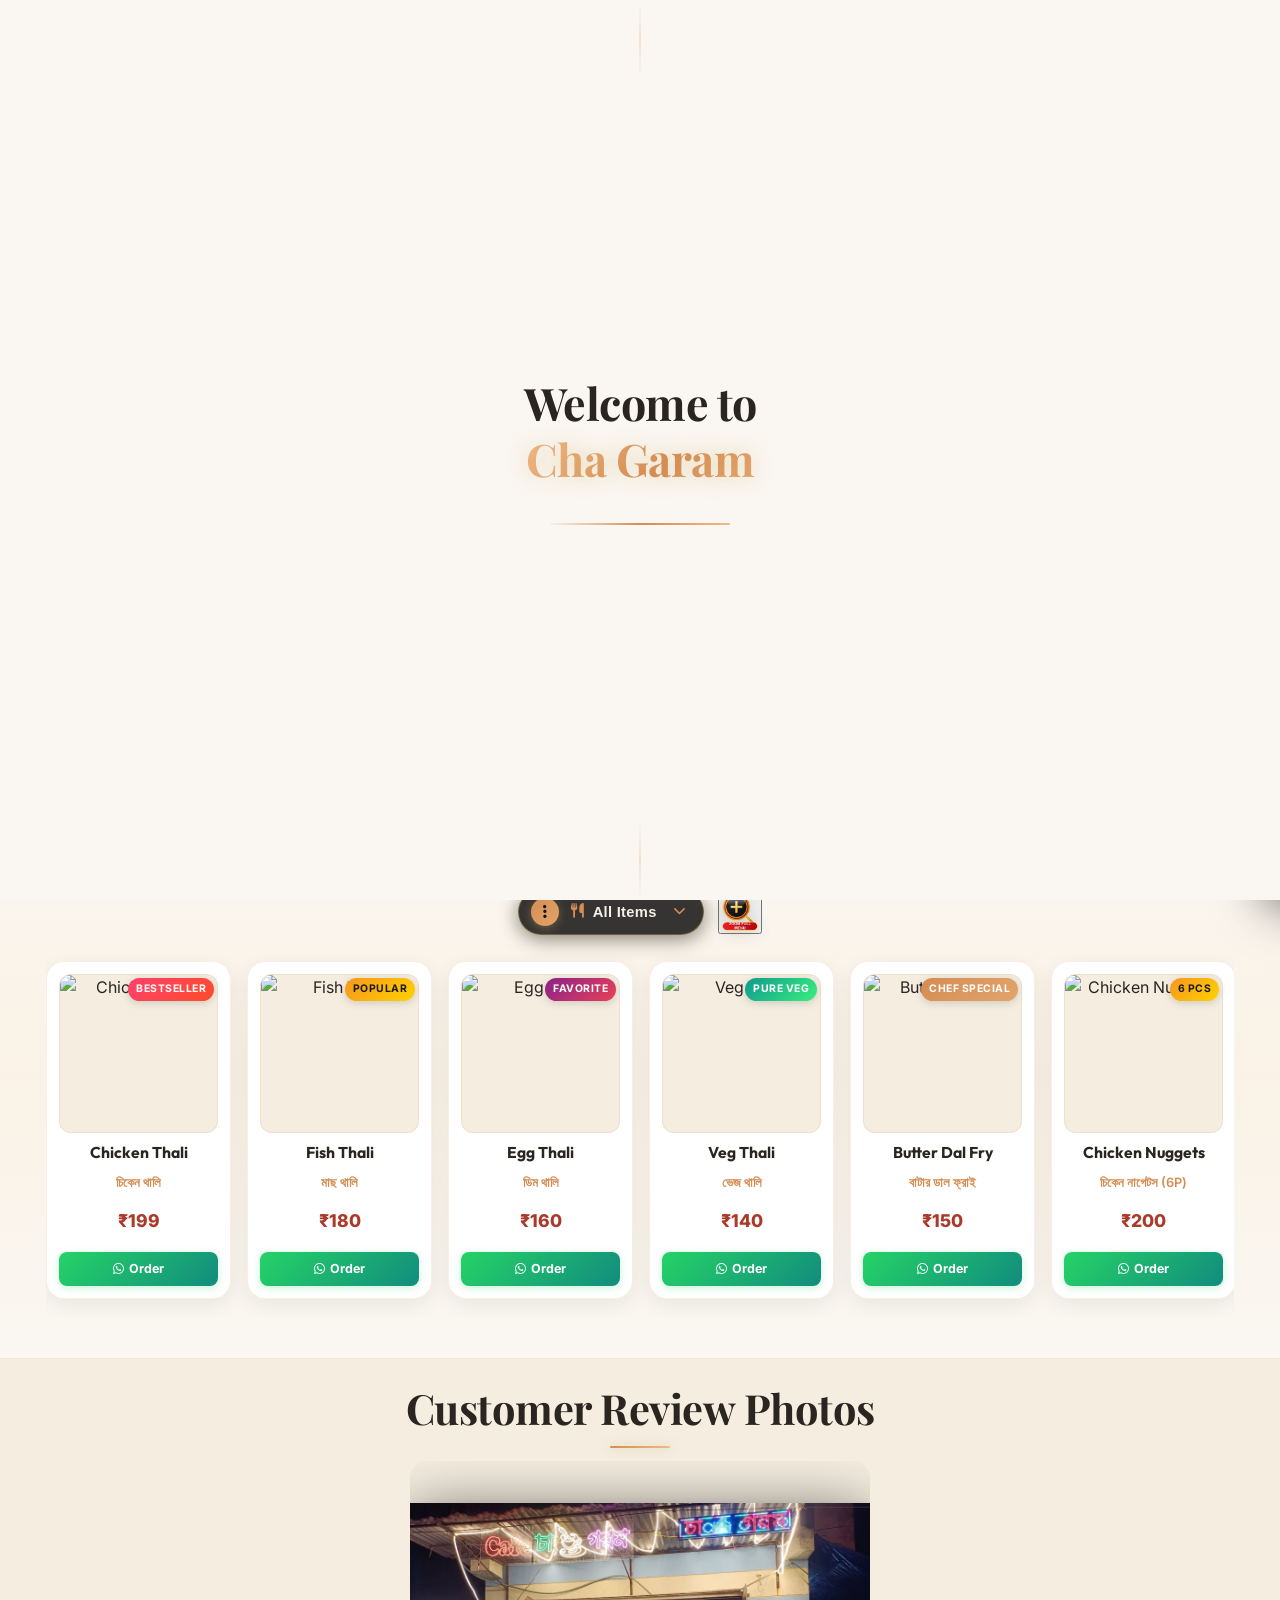
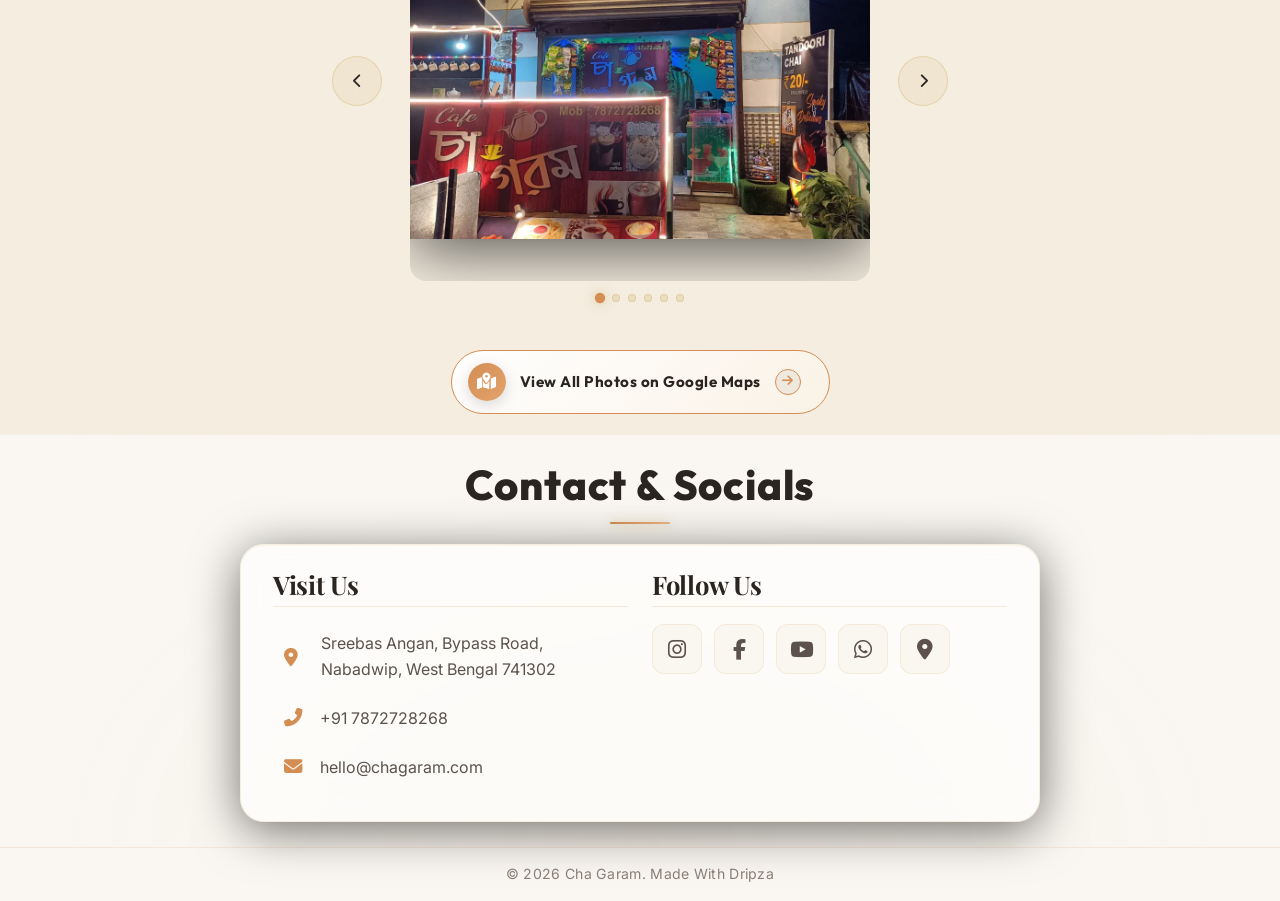
==== index.html @ e286705e "update: add Gandhi Jayanti assets and update header" ====
﻿<!DOCTYPE html>
<html lang="bn">
<head>
    <meta charset="UTF-8">
    <meta name="viewport" content="width=device-width, initial-scale=1.0">
    <title>Cha Garam</title>
    <link rel="icon" type="image/png" href="assets/cha_garam_logo.webp">
    <link href="https://fonts.googleapis.com/css2?family=Playfair+Display:wght@400;600;700;800&family=Outfit:wght@300;400;600;800&family=Inter:wght@300;400;500;600&display=swap" rel="stylesheet">
    <link rel="stylesheet" href="https://cdnjs.cloudflare.com/ajax/libs/font-awesome/6.4.0/css/all.min.css">
    <link rel="stylesheet" href="styles.css?v=1.3">
</head>
<body class="no-scroll">
    <!-- Preloader Screen -->
    <div id="preloader">
        <div class="preloader-content">
            <h1 class="preloader-title">Welcome to <br><span class="highlight">Cha Garam</span></h1>
            <div class="preloader-loader">
                <div class="loader-bar"></div>
            </div>
        </div>
    </div>
    <!-- Navbar -->
    <nav class="navbar">
        <div class="logo-container">
            <img src="assets/cha_garam_logo.webp" alt="Cha Garam Logo" class="logo-brand-img">
            <div class="logo-text-wrapper">
                <span class="animated-football-header" title="Gandhi Jayanti Special">
                    <img src="assets/gandhi_jayanti_run_icon.webp" alt="Gandhi Jayanti Run Icon" style="object-fit: contain; filter: drop-shadow(0 0 5px rgba(255, 215, 0, 0.6));">
                </span>
                <span class="logo-text">Cha Garam</span>
            </div>
        </div>
        <span class="rath-yatra-header-text">শুভ গান্ধী জয়ন্তী!</span>
        <ul class="nav-links">
            <li><a href="#home">Home</a></li>
            <li><a href="#menu">Menu</a></li>
            <li><a href="#reviews">Reviews</a></li>
            <li><a href="#contact">Contact</a></li>
        </ul>
        <div class="navbar-actions">
            <!-- Rakhi Purnima Button for Poster -->
            <button class="fifa-btn" id="open-promo-modal-direct-btn" title="Show Gandhi Jayanti Special Poster">
                <div class="fifa-container">
                    <div class="fifa-magic-ring"></div>
                    <img src="assets/gandhi_jayanti_icon.webp" alt="Gandhi Jayanti Special" class="fifa-svg" style="object-fit: contain;">
                </div>
            </button>
            
            <div class="hamburger">
                <i class="fas fa-bars"></i>
            </div>
        </div>
    </nav>

    <!-- Hero Section -->
    <section id="home" class="hero">
        <div class="hero-bg banner-box">
            <img src="assets/gandhi_jayanti_banner_1.webp" alt="Gandhi Jayanti Banner" class="active">
            <img src="assets/hero_banner.webp" alt="Cha Garam Banner">
            <div class="overlay"></div>
        </div>
        <!-- Click/Hover Zones for Banner Control -->
        <div class="hero-nav-zone left-zone" title="Previous Image"></div>
        <div class="hero-nav-zone right-zone" title="Next Image"></div>
    </section>

                <!-- Digital Restaurant Menu Section -->
    <section id="menu" class="main-menu-section">
        <div class="menu-header-wrapper">
            <div class="menu-eyebrow-container">
                <span class="menu-eyebrow">আমাদের স্পেশাল মেনু (Our Menu)</span>
            </div>
        </div>

        <!-- Menu Category Filter Tabs -->
                <!-- Menu Category Filter Dropdown (Three-Dot Filter Menu) -->
        <!-- Menu Filter and Zoom Controls Row -->
        <div class="menu-filter-controls-row">
            <div class="menu-filter-dropdown-wrapper" id="main-menu-filter-dropdown-wrapper">
            <button type="button" class="menu-filter-dots-btn" id="main-menu-filter-dots-btn" aria-expanded="false" aria-haspopup="true" title="Filter Menu">
                <span class="three-dots-icon-box">
                    <i class="fas fa-ellipsis-v"></i>
                </span>
                <span class="current-filter-label" id="main-current-filter-label">
                    <i class="fas fa-utensils"></i>
                    <span>All Items</span>
                </span>
                <i class="fas fa-chevron-down filter-dropdown-arrow"></i>
            </button>

            <!-- Dropdown List of Category Filter Options -->
            <div class="menu-filter-dropdown-menu" id="main-menu-filter-dropdown-menu">
                <div class="menu-filter-dropdown-header">
                    <span><i class="fas fa-filter"></i> Filter Category</span>
                </div>
                <div class="menu-filter-dropdown-list">
                    <button type="button" class="menu-tab-btn active" data-category="all">
                        <span class="tab-btn-content">
                            <i class="fas fa-utensils tab-icon"></i>
                            <span class="tab-title">All Items</span>
                        </span>
                        <i class="fas fa-check active-indicator-icon"></i>
                    </button>
                    <button type="button" class="menu-tab-btn" data-category="thali">
                        <span class="tab-btn-content">
                            <i class="fas fa-bowl-rice tab-icon"></i>
                            <span class="tab-title">Bengali Thali</span>
                        </span>
                        <i class="fas fa-check active-indicator-icon"></i>
                    </button>
                    <button type="button" class="menu-tab-btn" data-category="snacks">
                        <span class="tab-btn-content">
                            <i class="fas fa-burger tab-icon"></i>
                            <span class="tab-title">Breakfast & Snacks</span>
                        </span>
                        <i class="fas fa-check active-indicator-icon"></i>
                    </button>
                    <button type="button" class="menu-tab-btn" data-category="beverages">
                        <span class="tab-btn-content">
                            <i class="fas fa-mug-hot tab-icon"></i>
                            <span class="tab-title">Tea & Coffee</span>
                        </span>
                        <i class="fas fa-check active-indicator-icon"></i>
                    </button>
                    <button type="button" class="menu-tab-btn" data-category="extras">
                        <span class="tab-btn-content">
                            <i class="fas fa-plate-wheat tab-icon"></i>
                            <span class="tab-title">Sides & Extras</span>
                        </span>
                        <i class="fas fa-check active-indicator-icon"></i>
                    </button>
                </div>
            </div>
        </div>

            <!-- Zoom Full Menu Button on Right Side of Filter -->
            <button type="button" class="menu-zoom-img-btn" id="open-full-menu-modal-btn" title="Open Complete Menu Card (সম্পূর্ণ মেনু)">
                    <img src="assets/zoom_full_menu_icon.webp" alt="Zoom Full Menu" class="zoom-full-menu-img">
                </button>
        </div>
        

        <!-- Menu Cards Horizontal Side-Scroll Wrapper -->
        <div class="main-menu-scroll-wrapper">
            <div class="main-menu-scroll-track" id="main-restaurant-menu-scroll">
                
                <!-- 1. Chicken Thali -->
                <div class="food-menu-card" data-category="thali">
                    <div class="food-card-badge bestseller">Bestseller</div>
                    <div class="food-card-img-box">
                        <img src="assets/menu_chicken_thali.webp" alt="Chicken Thali" loading="lazy">
                    </div>
                    <div class="food-card-body">
                        <h3 class="food-title">Chicken Thali</h3>
                        <span class="bengali-title">চিকেন থালি</span>
                        <span class="food-price">₹199</span>
                        <a href="https://wa.me/917872728268?text=Hi%20Cha%20Garam,%20I%20want%20to%20order%20Chicken%20Thali%20(₹199)" target="_blank" class="food-order-btn">
                            <i class="fab fa-whatsapp"></i> Order
                        </a>
                    </div>
                </div>

                <!-- 2. Fish Thali -->
                <div class="food-menu-card" data-category="thali">
                    <div class="food-card-badge popular">Popular</div>
                    <div class="food-card-img-box">
                        <img src="assets/menu_fish_thali.webp" alt="Fish Thali" loading="lazy">
                    </div>
                    <div class="food-card-body">
                        <h3 class="food-title">Fish Thali</h3>
                        <span class="bengali-title">মাছ থালি</span>
                        <span class="food-price">₹180</span>
                        <a href="https://wa.me/917872728268?text=Hi%20Cha%20Garam,%20I%20want%20to%20order%20Fish%20Thali%20(₹180)" target="_blank" class="food-order-btn">
                            <i class="fab fa-whatsapp"></i> Order
                        </a>
                    </div>
                </div>

                <!-- 3. Egg Thali -->
                <div class="food-menu-card" data-category="thali">
                    <div class="food-card-badge special">Favorite</div>
                    <div class="food-card-img-box">
                        <img src="assets/menu_egg_thali.webp" alt="Egg Thali" loading="lazy">
                    </div>
                    <div class="food-card-body">
                        <h3 class="food-title">Egg Thali</h3>
                        <span class="bengali-title">ডিম থালি</span>
                        <span class="food-price">₹160</span>
                        <a href="https://wa.me/917872728268?text=Hi%20Cha%20Garam,%20I%20want%20to%20order%20Egg%20Thali%20(₹160)" target="_blank" class="food-order-btn">
                            <i class="fab fa-whatsapp"></i> Order
                        </a>
                    </div>
                </div>

                <!-- 4. Veg Thali -->
                <div class="food-menu-card" data-category="thali">
                    <div class="food-card-badge pure-veg">Pure Veg</div>
                    <div class="food-card-img-box">
                        <img src="assets/menu_veg_thali.webp" alt="Veg Thali" loading="lazy">
                    </div>
                    <div class="food-card-body">
                        <h3 class="food-title">Veg Thali</h3>
                        <span class="bengali-title">ভেজ থালি</span>
                        <span class="food-price">₹140</span>
                        <a href="https://wa.me/917872728268?text=Hi%20Cha%20Garam,%20I%20want%20to%20order%20Veg%20Thali%20(₹140)" target="_blank" class="food-order-btn">
                            <i class="fab fa-whatsapp"></i> Order
                        </a>
                    </div>
                </div>

                <!-- 5. Butter Dal Fry -->
                <div class="food-menu-card" data-category="extras">
                    <div class="food-card-badge chef">Chef Special</div>
                    <div class="food-card-img-box">
                        <img src="assets/menu_butter_dal_fry.webp" alt="Butter Dal Fry" loading="lazy">
                    </div>
                    <div class="food-card-body">
                        <h3 class="food-title">Butter Dal Fry</h3>
                        <span class="bengali-title">বাটার ডাল ফ্রাই</span>
                        <span class="food-price">₹150</span>
                        <a href="https://wa.me/917872728268?text=Hi%20Cha%20Garam,%20I%20want%20to%20order%20Butter%20Dal%20Fry%20(₹150)" target="_blank" class="food-order-btn">
                            <i class="fab fa-whatsapp"></i> Order
                        </a>
                    </div>
                </div>

                <!-- 6. Chicken Nuggets -->
                <div class="food-menu-card" data-category="snacks">
                    <div class="food-card-badge popular">6 Pcs</div>
                    <div class="food-card-img-box">
                        <img src="assets/menu_chicken_nuggets.webp" alt="Chicken Nuggets" loading="lazy">
                    </div>
                    <div class="food-card-body">
                        <h3 class="food-title">Chicken Nuggets</h3>
                        <span class="bengali-title">চিকেন নাগেটস (6P)</span>
                        <span class="food-price">₹200</span>
                        <a href="https://wa.me/917872728268?text=Hi%20Cha%20Garam,%20I%20want%20to%20order%20Chicken%20Nuggets%20(₹200)" target="_blank" class="food-order-btn">
                            <i class="fab fa-whatsapp"></i> Order
                        </a>
                    </div>
                </div>

                <!-- 7. Aloo Tikki -->
                <div class="food-menu-card" data-category="snacks">
                    <div class="food-card-badge pure-veg">Big Size</div>
                    <div class="food-card-img-box">
                        <img src="assets/menu_aloo_tikki.webp" alt="Aloo Tikki Big Size" loading="lazy">
                    </div>
                    <div class="food-card-body">
                        <h3 class="food-title">Aloo Tikki 6P</h3>
                        <span class="bengali-title">আলু টিক্কি (6P)</span>
                        <span class="food-price">₹180</span>
                        <a href="https://wa.me/917872728268?text=Hi%20Cha%20Garam,%20I%20want%20to%20order%20Aloo%20Tikki%20(₹180)" target="_blank" class="food-order-btn">
                            <i class="fab fa-whatsapp"></i> Order
                        </a>
                    </div>
                </div>

                <!-- 8. Egg Maggie -->
                <div class="food-menu-card" data-category="snacks">
                    <div class="food-card-badge popular">Hot</div>
                    <div class="food-card-img-box">
                        <img src="assets/menu_egg_maggie.webp" alt="Egg Maggie" loading="lazy">
                    </div>
                    <div class="food-card-body">
                        <h3 class="food-title">Egg Maggie</h3>
                        <span class="bengali-title">এগ ম্যাগি</span>
                        <span class="food-price">₹80</span>
                        <a href="https://wa.me/917872728268?text=Hi%20Cha%20Garam,%20I%20want%20to%20order%20Egg%20Maggie%20(₹80)" target="_blank" class="food-order-btn">
                            <i class="fab fa-whatsapp"></i> Order
                        </a>
                    </div>
                </div>

                <!-- 9. Veg Maggie -->
                <div class="food-menu-card" data-category="snacks">
                    <div class="food-card-badge pure-veg">Veg</div>
                    <div class="food-card-img-box">
                        <img src="assets/menu_egg_maggie.webp" alt="Veg Maggie" loading="lazy">
                    </div>
                    <div class="food-card-body">
                        <h3 class="food-title">Veg Maggie</h3>
                        <span class="bengali-title">ভেজ ম্যাগি</span>
                        <span class="food-price">₹60</span>
                        <a href="https://wa.me/917872728268?text=Hi%20Cha%20Garam,%20I%20want%20to%20order%20Veg%20Maggie%20(₹60)" target="_blank" class="food-order-btn">
                            <i class="fab fa-whatsapp"></i> Order
                        </a>
                    </div>
                </div>

                <!-- 10. Bread Omelette -->
                <div class="food-menu-card" data-category="snacks">
                    <div class="food-card-badge special">Breakfast</div>
                    <div class="food-card-img-box">
                        <img src="assets/menu6.webp" alt="Bread Omelette Jam Butter" loading="lazy">
                    </div>
                    <div class="food-card-body">
                        <h3 class="food-title">Bread Omelette</h3>
                        <span class="bengali-title">ব্রেড ওমলেট / জ্যাম</span>
                        <span class="food-price">₹60</span>
                        <a href="https://wa.me/917872728268?text=Hi%20Cha%20Garam,%20I%20want%20to%20order%20Bread%20Omelette%20(₹60)" target="_blank" class="food-order-btn">
                            <i class="fab fa-whatsapp"></i> Order
                        </a>
                    </div>
                </div>

                <!-- 11. Chai & Coffee -->
                <div class="food-menu-card" data-category="beverages">
                    <div class="food-card-badge special">Hot</div>
                    <div class="food-card-img-box">
                        <img src="assets/menu_tea_coffee.webp" alt="Coffee" loading="lazy">
                    </div>
                    <div class="food-card-body">
                        <h3 class="food-title">Milk / Black Coffee</h3>
                        <span class="bengali-title">কফি (Min 2 Cup)</span>
                        <span class="food-price">₹50</span>
                        <a href="https://wa.me/917872728268?text=Hi%20Cha%20Garam,%20I%20want%20to%20order%20Coffee" target="_blank" class="food-order-btn">
                            <i class="fab fa-whatsapp"></i> Order
                        </a>
                    </div>
                </div>

                <!-- 12. Milk / Black Tea -->
                <div class="food-menu-card" data-category="beverages">
                    <div class="food-card-badge bestseller">Chai</div>
                    <div class="food-card-img-box">
                        <img src="assets/menu_tea_coffee.webp" alt="Tea" loading="lazy">
                    </div>
                    <div class="food-card-body">
                        <h3 class="food-title">Black / Milk Tea</h3>
                        <span class="bengali-title">চা (Min 2 Cup)</span>
                        <span class="food-price">₹25</span>
                        <a href="https://wa.me/917872728268?text=Hi%20Cha%20Garam,%20I%20want%20to%20order%20Tea" target="_blank" class="food-order-btn">
                            <i class="fab fa-whatsapp"></i> Order
                        </a>
                    </div>
                </div>

                <!-- 13. Green Tea -->
                <div class="food-menu-card" data-category="beverages">
                    <div class="food-card-badge pure-veg">Healthy</div>
                    <div class="food-card-img-box">
                        <img src="assets/menu_tea_coffee.webp" alt="Green Tea" loading="lazy">
                    </div>
                    <div class="food-card-body">
                        <h3 class="food-title">Green Tea</h3>
                        <span class="bengali-title">গ্রিন টি (Min 2 Cup)</span>
                        <span class="food-price">₹40</span>
                        <a href="https://wa.me/917872728268?text=Hi%20Cha%20Garam,%20I%20want%20to%20order%20Green%20Tea" target="_blank" class="food-order-btn">
                            <i class="fab fa-whatsapp"></i> Order
                        </a>
                    </div>
                </div>

                <!-- 14. Extra Chicken 4P -->
                <div class="food-menu-card" data-category="extras">
                    <div class="food-card-badge popular">4 Pcs</div>
                    <div class="food-card-img-box">
                        <img src="assets/menu_chicken_thali.webp" alt="Extra Chicken" loading="lazy">
                    </div>
                    <div class="food-card-body">
                        <h3 class="food-title">Extra Chicken (4P)</h3>
                        <span class="bengali-title">চিকেন কারি (4P)</span>
                        <span class="food-price">₹180</span>
                        <a href="https://wa.me/917872728268?text=Hi%20Cha%20Garam,%20I%20want%20to%20order%20Extra%20Chicken%204P%20(₹180)" target="_blank" class="food-order-btn">
                            <i class="fab fa-whatsapp"></i> Order
                        </a>
                    </div>
                </div>

                <!-- 15. Extra Mutton 1P -->
                <div class="food-menu-card" data-category="extras">
                    <div class="food-card-badge special">Special</div>
                    <div class="food-card-img-box">
                        <img src="assets/menu3.webp" alt="Extra Mutton" loading="lazy">
                    </div>
                    <div class="food-card-body">
                        <h3 class="food-title">Extra Mutton (1P)</h3>
                        <span class="bengali-title">মটন (স্পেশাল অর্ডার)</span>
                        <span class="food-price">₹80</span>
                        <a href="https://wa.me/917872728268?text=Hi%20Cha%20Garam,%20I%20want%20to%20order%20Extra%20Mutton%20(₹80)" target="_blank" class="food-order-btn">
                            <i class="fab fa-whatsapp"></i> Order
                        </a>
                    </div>
                </div>

                <!-- 16. Extra Fish 1P -->
                <div class="food-menu-card" data-category="extras">
                    <div class="food-card-badge popular">1 Pc</div>
                    <div class="food-card-img-box">
                        <img src="assets/menu_fish_thali.webp" alt="Extra Fish" loading="lazy">
                    </div>
                    <div class="food-card-body">
                        <h3 class="food-title">Extra Fish (1P)</h3>
                        <span class="bengali-title">মাছ ১ পিস</span>
                        <span class="food-price">₹80</span>
                        <a href="https://wa.me/917872728268?text=Hi%20Cha%20Garam,%20I%20want%20to%20order%20Extra%20Fish%20(₹80)" target="_blank" class="food-order-btn">
                            <i class="fab fa-whatsapp"></i> Order
                        </a>
                    </div>
                </div>

                <!-- 17. Green Salad -->
                <div class="food-menu-card" data-category="extras">
                    <div class="food-card-badge pure-veg">Fresh</div>
                    <div class="food-card-img-box">
                        <img src="assets/menu_veg_thali.webp" alt="Green Salad" loading="lazy">
                    </div>
                    <div class="food-card-body">
                        <h3 class="food-title">Green Salad</h3>
                        <span class="bengali-title">গ্রিন স্যালাড</span>
                        <span class="food-price">₹100</span>
                        <a href="https://wa.me/917872728268?text=Hi%20Cha%20Garam,%20I%20want%20to%20order%20Green%20Salad%20(₹100)" target="_blank" class="food-order-btn">
                            <i class="fab fa-whatsapp"></i> Order
                        </a>
                    </div>
                </div>

                <!-- 18. Extra Egg (2P) -->
                <div class="food-menu-card" data-category="extras">
                    <div class="food-card-badge special">2 Pcs</div>
                    <div class="food-card-img-box">
                        <img src="assets/menu_egg_thali.webp" alt="Extra Egg 2P" loading="lazy">
                    </div>
                    <div class="food-card-body">
                        <h3 class="food-title">Extra Egg (2P)</h3>
                        <span class="bengali-title">ডিম (২ পিস)</span>
                        <span class="food-price">₹50</span>
                        <a href="https://wa.me/917872728268?text=Hi%20Cha%20Garam,%20I%20want%20to%20order%20Extra%20Egg%202P%20(₹50)" target="_blank" class="food-order-btn">
                            <i class="fab fa-whatsapp"></i> Order
                        </a>
                    </div>
                </div>

                <!-- 19. Extra Rice -->
                <div class="food-menu-card" data-category="extras">
                    <div class="food-card-badge popular">1 Plate</div>
                    <div class="food-card-img-box">
                        <img src="assets/menu_veg_thali.webp" alt="Extra Rice" loading="lazy">
                    </div>
                    <div class="food-card-body">
                        <h3 class="food-title">Extra Rice</h3>
                        <span class="bengali-title">এক্সট্রা ভাত</span>
                        <span class="food-price">₹50</span>
                        <a href="https://wa.me/917872728268?text=Hi%20Cha%20Garam,%20I%20want%20to%20order%20Extra%20Rice%20(₹50)" target="_blank" class="food-order-btn">
                            <i class="fab fa-whatsapp"></i> Order
                        </a>
                    </div>
                </div>

                <!-- 20. Extra Misti / Papad / Roti -->
                <div class="food-menu-card" data-category="extras">
                    <div class="food-card-badge pure-veg">Per Pc</div>
                    <div class="food-card-img-box">
                        <img src="assets/menu2.webp" alt="Extra Misti Papad Roti" loading="lazy">
                    </div>
                    <div class="food-card-body">
                        <h3 class="food-title">Extra Misti / Papad / Roti</h3>
                        <span class="bengali-title">মিষ্টি / পাঁপড় / রুটি</span>
                        <span class="food-price">₹10</span>
                        <a href="https://wa.me/917872728268?text=Hi%20Cha%20Garam,%20I%20want%20to%20order%20Extra%20Misti%20Papad%20Roti%20(₹10)" target="_blank" class="food-order-btn">
                            <i class="fab fa-whatsapp"></i> Order
                        </a>
                    </div>
                </div>

                <!-- 21. Extra Sabji / Dal / Vaji -->
                <div class="food-menu-card" data-category="extras">
                    <div class="food-card-badge pure-veg">Side Bowl</div>
                    <div class="food-card-img-box">
                        <img src="assets/menu_butter_dal_fry.webp" alt="Extra Sabji Dal Vaji" loading="lazy">
                    </div>
                    <div class="food-card-body">
                        <h3 class="food-title">Extra Sabji / Dal / Vaji</h3>
                        <span class="bengali-title">সবজি / ডাল / ভাজি</span>
                        <span class="food-price">₹30</span>
                        <a href="https://wa.me/917872728268?text=Hi%20Cha%20Garam,%20I%20want%20to%20order%20Extra%20Sabji%20Dal%20Vaji%20(₹30)" target="_blank" class="food-order-btn">
                            <i class="fab fa-whatsapp"></i> Order
                        </a>
                    </div>
                </div>

                <!-- 18. Water Bottle -->
                <div class="food-menu-card" data-category="beverages">
                    <div class="food-card-badge pure-veg">Mineral</div>
                    <div class="food-card-img-box">
                        <img src="assets/menu5.webp" alt="Water Bottle" loading="lazy">
                    </div>
                    <div class="food-card-body">
                        <h3 class="food-title">Water Bottle</h3>
                        <span class="bengali-title">জল 1L / 2L</span>
                        <span class="food-price">₹20 / ₹30</span>
                        <a href="https://wa.me/917872728268?text=Hi%20Cha%20Garam,%20I%20want%20to%20order%20Water%20Bottle" target="_blank" class="food-order-btn">
                            <i class="fab fa-whatsapp"></i> Order
                        </a>
                    </div>
                </div>

            </div>
        </div>
    </section>

    <!-- Reviews Section (Photo Gallery) -->
    <section id="reviews" class="reviews-section">
        <h2 class="section-title">Customer Review Photos</h2>
        <div class="reviews-slider-container">
            <div class="reviews-slider">
                <div class="review-slide active">
                    <img src="assets/review_1.webp" alt="Customer Review 1">
                </div>
                <div class="review-slide">
                    <img src="assets/review_2.webp" alt="Customer Review 2">
                </div>
                <div class="review-slide">
                    <img src="assets/review_3.webp" alt="Customer Review 3">
                </div>
                <div class="review-slide">
                    <img src="assets/review_4.webp" alt="Customer Review 4">
                </div>
                <div class="review-slide">
                    <img src="assets/review_5.webp" alt="Customer Review 5">
                </div>
                <div class="review-slide">
                    <img src="assets/review_6.webp" alt="Customer Review 6">
                </div>
            </div>
            
            <!-- Slider Controls -->
            <button class="slider-btn prev-btn"><i class="fas fa-chevron-left"></i></button>
            <button class="slider-btn next-btn"><i class="fas fa-chevron-right"></i></button>
            
            <!-- Slider Dots -->
            <div class="slider-dots">
                <span class="dot active" data-index="0"></span>
                <span class="dot" data-index="1"></span>
                <span class="dot" data-index="2"></span>
                <span class="dot" data-index="3"></span>
                <span class="dot" data-index="4"></span>
                <span class="dot" data-index="5"></span>
            </div>
        </div>
        <div style="text-align: center; margin-top: 3rem;">
            <div class="reviews-cta-wrapper">
            <a href="https://maps.app.goo.gl/rbLUKx6sqE3YGQdx6" target="_blank" class="modern-maps-btn" title="Open Google Maps Gallery">
                <span class="maps-icon-badge"><i class="fas fa-map-marked-alt"></i></span>
                <span class="maps-btn-text">View All Photos on Google Maps</span>
                <span class="maps-arrow-circle"><i class="fas fa-arrow-right"></i></span>
            </a>
        </div>
        </div>
    </section>

    <!-- Contact & Footer -->
    <section id="contact" class="contact-section">
        <h2 class="section-title">Contact & Socials</h2>
        <div class="contact-container glassmorphism">
            <div class="contact-info">
                <h2>Visit Us</h2>
                <div class="info-item">
                    <a href="https://maps.app.goo.gl/sazjHuExRztgkVXFA" target="_blank" style="color: inherit; text-decoration: none; display: flex; align-items: center; gap: 15px;">
                        <i class="fas fa-map-marker-alt"></i>
                        <p>Sreebas Angan, Bypass Road, Nabadwip, West Bengal 741302</p>
                    </a>
                </div>
                <div class="info-item">
                    <i class="fas fa-phone-alt"></i>
                    <p>+91 7872728268</p>
                </div>
                <div class="info-item">
                    <i class="fas fa-envelope"></i>
                    <p>hello@chagaram.com</p>
                </div>
            </div>
            <div class="social-links">
                <h2>Follow Us</h2>
                <div class="social-icons">
                    <a href="#" class="social-icon"><i class="fab fa-instagram"></i></a>
                    <a href="#" class="social-icon"><i class="fab fa-facebook-f"></i></a>
                    <a href="#" class="social-icon"><i class="fab fa-youtube"></i></a>
                    <a href="https://wa.me/917872728268" target="_blank" class="social-icon"><i class="fab fa-whatsapp"></i></a>
                    <a href="https://maps.app.goo.gl/sazjHuExRztgkVXFA" target="_blank" class="social-icon"><i class="fas fa-map-marker-alt"></i></a>
                </div>
            </div>
        </div>
    </section>

    <footer>
        <p>&copy; 2026 Cha Garam. Made With Dripza</p>
    </footer>



    <!-- Full Menu Interactive Modal -->
    <div class="full-menu-modal" id="full-menu-modal" aria-hidden="true">
        <div class="full-menu-modal-overlay" id="full-menu-modal-overlay"></div>
        <div class="full-menu-modal-container">
            <!-- Modal Sticky Top Header Container (Header + Hero Title + Search + Category Tabs) -->
            <div class="full-menu-modal-top-section">
                <!-- Modal Header -->
                <div class="full-menu-modal-header">
                    <div class="full-menu-modal-header-left">
                        <button class="menu-modal-close-btn" id="close-full-menu-modal-btn" aria-label="Close Full Menu">
                            <i class="fas fa-arrow-left"></i> <span>Back</span>
                        </button>
                        <div class="full-menu-modal-title">
                            Cha Garam
                        </div>
                    </div>
                    <div class="full-menu-modal-header-right">
                        <a href="#modal-order-timings" class="menu-modal-timing-btn" id="modal-timing-btn" title="Order Timings">
                            <i class="fas fa-clock"></i> <span>Timings</span>
                        </a>
                        <a href="tel:917872728268" class="menu-modal-call-btn">
                            <i class="fas fa-phone-alt"></i> <span>917872728268</span>
                        </a>
                        <button class="menu-modal-close-icon-btn" id="close-full-menu-icon-btn" aria-label="Close">
                            <i class="fas fa-times"></i>
                        </button>
                    </div>
                </div>

                <!-- Modal Hero Header -->
                <div class="full-menu-hero">
                    <h1>Complete Menu Card <span class="bengali-heading">আমাদের সম্পূর্ণ ডিজিটাল মেনু</span></h1>
                </div>

                <!-- Search Bar & Category Filter Tabs -->
                <div class="menu-control-bar">
                    

                    <!-- Modal Category Filter Dropdown (Three-Dot Filter Menu) -->
                    <div class="menu-filter-dropdown-wrapper" id="modal-menu-filter-dropdown-wrapper">
            <button type="button" class="menu-filter-dots-btn" id="modal-menu-filter-dots-btn" aria-expanded="false" aria-haspopup="true" title="Filter Menu">
                <span class="three-dots-icon-box">
                    <i class="fas fa-ellipsis-v"></i>
                </span>
                <span class="current-filter-label" id="modal-current-filter-label">
                    <i class="fas fa-utensils"></i>
                    <span>All Items</span>
                </span>
                <i class="fas fa-chevron-down filter-dropdown-arrow"></i>
            </button>

            <!-- Dropdown List of Category Filter Options -->
            <div class="menu-filter-dropdown-menu" id="modal-menu-filter-dropdown-menu">
                <div class="menu-filter-dropdown-header">
                    <span><i class="fas fa-filter"></i> Filter Category</span>
                </div>
                <div class="menu-filter-dropdown-list">
                    <button type="button" class="menu-tab-btn active" data-category="all">
                        <span class="tab-btn-content">
                            <i class="fas fa-utensils tab-icon"></i>
                            <span class="tab-title">All Items</span>
                        </span>
                        <i class="fas fa-check active-indicator-icon"></i>
                    </button>
                    <button type="button" class="menu-tab-btn" data-category="thali">
                        <span class="tab-btn-content">
                            <i class="fas fa-bowl-rice tab-icon"></i>
                            <span class="tab-title">Bengali Thali</span>
                        </span>
                        <i class="fas fa-check active-indicator-icon"></i>
                    </button>
                    <button type="button" class="menu-tab-btn" data-category="snacks">
                        <span class="tab-btn-content">
                            <i class="fas fa-burger tab-icon"></i>
                            <span class="tab-title">Breakfast & Snacks</span>
                        </span>
                        <i class="fas fa-check active-indicator-icon"></i>
                    </button>
                    <button type="button" class="menu-tab-btn" data-category="beverages">
                        <span class="tab-btn-content">
                            <i class="fas fa-mug-hot tab-icon"></i>
                            <span class="tab-title">Tea & Coffee</span>
                        </span>
                        <i class="fas fa-check active-indicator-icon"></i>
                    </button>
                    <button type="button" class="menu-tab-btn" data-category="extras">
                        <span class="tab-btn-content">
                            <i class="fas fa-plate-wheat tab-icon"></i>
                            <span class="tab-title">Sides & Extras</span>
                        </span>
                        <i class="fas fa-check active-indicator-icon"></i>
                    </button>
                </div>
            </div>
                </div>

                    <div class="search-box-wrapper">
                        <i class="fas fa-search"></i>
                        <input type="text" id="modal-menu-search-input" placeholder="খাবারের নাম লিখে খুঁজুন (Search dishes...)" autocomplete="off" enterkeyhint="search">
                        <button type="button" id="modal-menu-search-clear" class="search-clear-btn" aria-label="Clear search" title="à¦®à§à¦›à§‡ à¦«à§‡à¦²à§à¦¨ (Clear)">
                            <i class="fas fa-times"></i>
                        </button>
                    </div>
            </div>
            </div>

            <div class="full-menu-modal-body">
                <!-- Complete Menu Card Grid -->
                <div class="compact-menu-grid-container">
                    <div class="compact-grid" id="modal-full-menu-grid">

                        <!-- 1. Chicken Thali -->
                        <div class="food-menu-card" data-category="thali" data-keywords="chicken thali murgi murgir mangsho rice dal sabji thali">
                            <div class="food-card-badge bestseller">Bestseller</div>
                            <div class="food-card-img-box">
                                <img src="assets/menu_chicken_thali.webp" alt="Chicken Thali" loading="lazy">
                            </div>
                            <div class="food-card-body">
                                <h3 class="food-title">Chicken Thali</h3>
                                <span class="bengali-title">চিকেন থালি</span>
                                <span class="food-price">₹199</span>
                                <a href="https://wa.me/917872728268?text=Hi%20Cha%20Garam,%20I%20want%20to%20order%20Chicken%20Thali%20(₹199)" target="_blank" class="food-order-btn">
                                    <i class="fab fa-whatsapp"></i> Order
                                </a>
                            </div>
                        </div>

                        <!-- 2. Fish Thali -->
                        <div class="food-menu-card" data-category="thali" data-keywords="fish thali macher thali mach jhol rui katla rice dal thali">
                            <div class="food-card-badge popular">Popular</div>
                            <div class="food-card-img-box">
                                <img src="assets/menu_fish_thali.webp" alt="Fish Thali" loading="lazy">
                            </div>
                            <div class="food-card-body">
                                <h3 class="food-title">Fish Thali</h3>
                                <span class="bengali-title">মাছ থালি</span>
                                <span class="food-price">₹180</span>
                                <a href="https://wa.me/917872728268?text=Hi%20Cha%20Garam,%20I%20want%20to%20order%20Fish%20Thali%20(₹180)" target="_blank" class="food-order-btn">
                                    <i class="fab fa-whatsapp"></i> Order
                                </a>
                            </div>
                        </div>

                        <!-- 3. Egg Thali -->
                        <div class="food-menu-card" data-category="thali" data-keywords="egg thali dimer thali dim kosha rice dal thali">
                            <div class="food-card-badge special">Favorite</div>
                            <div class="food-card-img-box">
                                <img src="assets/menu_egg_thali.webp" alt="Egg Thali" loading="lazy">
                            </div>
                            <div class="food-card-body">
                                <h3 class="food-title">Egg Thali</h3>
                                <span class="bengali-title">ডিম থালি</span>
                                <span class="food-price">₹160</span>
                                <a href="https://wa.me/917872728268?text=Hi%20Cha%20Garam,%20I%20want%20to%20order%20Egg%20Thali%20(₹160)" target="_blank" class="food-order-btn">
                                    <i class="fab fa-whatsapp"></i> Order
                                </a>
                            </div>
                        </div>

                        <!-- 4. Veg Thali -->
                        <div class="food-menu-card" data-category="thali" data-keywords="veg thali niramish thali paneer dal sabji rice mishti doi">
                            <div class="food-card-badge pure-veg">Pure Veg</div>
                            <div class="food-card-img-box">
                                <img src="assets/menu_veg_thali.webp" alt="Veg Thali" loading="lazy">
                            </div>
                            <div class="food-card-body">
                                <h3 class="food-title">Veg Thali</h3>
                                <span class="bengali-title">ভেজ থালি</span>
                                <span class="food-price">₹140</span>
                                <a href="https://wa.me/917872728268?text=Hi%20Cha%20Garam,%20I%20want%20to%20order%20Veg%20Thali%20(₹140)" target="_blank" class="food-order-btn">
                                    <i class="fab fa-whatsapp"></i> Order
                                </a>
                            </div>
                        </div>

                        <!-- 5. Butter Dal Fry -->
                        <div class="food-menu-card" data-category="extras" data-keywords="butter dal fry yellow dal tadka veg">
                            <div class="food-card-badge chef">Chef Special</div>
                            <div class="food-card-img-box">
                                <img src="assets/menu_butter_dal_fry.webp" alt="Butter Dal Fry" loading="lazy">
                            </div>
                            <div class="food-card-body">
                                <h3 class="food-title">Butter Dal Fry</h3>
                                <span class="bengali-title">বাটার ডাল ফ্রাই</span>
                                <span class="food-price">₹150</span>
                                <a href="https://wa.me/917872728268?text=Hi%20Cha%20Garam,%20I%20want%20to%20order%20Butter%20Dal%20Fry%20(₹150)" target="_blank" class="food-order-btn">
                                    <i class="fab fa-whatsapp"></i> Order
                                </a>
                            </div>
                        </div>

                        <!-- 6. Chicken Nuggets (6P) -->
                        <div class="food-menu-card" data-category="snacks" data-keywords="chicken nuggets 6p fried snacks non-veg">
                            <div class="food-card-badge popular">6 Pcs</div>
                            <div class="food-card-img-box">
                                <img src="assets/menu_chicken_nuggets.webp" alt="Chicken Nuggets" loading="lazy">
                            </div>
                            <div class="food-card-body">
                                <h3 class="food-title">Chicken Nuggets</h3>
                                <span class="bengali-title">চিকেন নাগেটস (6P)</span>
                                <span class="food-price">₹200</span>
                                <a href="https://wa.me/917872728268?text=Hi%20Cha%20Garam,%20I%20want%20to%20order%20Chicken%20Nuggets%20(₹200)" target="_blank" class="food-order-btn">
                                    <i class="fab fa-whatsapp"></i> Order
                                </a>
                            </div>
                        </div>

                        <!-- 7. Aloo Tikki Big Size (6P) -->
                        <div class="food-menu-card" data-category="snacks" data-keywords="aloo tikki potato cutlet snacks big size veg">
                            <div class="food-card-badge pure-veg">Big Size</div>
                            <div class="food-card-img-box">
                                <img src="assets/menu_aloo_tikki.webp" alt="Aloo Tikki Big Size" loading="lazy">
                            </div>
                            <div class="food-card-body">
                                <h3 class="food-title">Aloo Tikki 6P</h3>
                                <span class="bengali-title">আলু টিক্কি (6P)</span>
                                <span class="food-price">₹180</span>
                                <a href="https://wa.me/917872728268?text=Hi%20Cha%20Garam,%20I%20want%20to%20order%20Aloo%20Tikki%20(₹180)" target="_blank" class="food-order-btn">
                                    <i class="fab fa-whatsapp"></i> Order
                                </a>
                            </div>
                        </div>

                        <!-- 8. Egg Maggie -->
                        <div class="food-menu-card" data-category="snacks" data-keywords="egg maggie noodles masala snacks">
                            <div class="food-card-badge popular">Hot</div>
                            <div class="food-card-img-box">
                                <img src="assets/menu_egg_maggie.webp" alt="Egg Maggie" loading="lazy">
                            </div>
                            <div class="food-card-body">
                                <h3 class="food-title">Egg Maggie</h3>
                                <span class="bengali-title">এগ ম্যাগি</span>
                                <span class="food-price">₹80</span>
                                <a href="https://wa.me/917872728268?text=Hi%20Cha%20Garam,%20I%20want%20to%20order%20Egg%20Maggie%20(₹80)" target="_blank" class="food-order-btn">
                                    <i class="fab fa-whatsapp"></i> Order
                                </a>
                            </div>
                        </div>

                        <!-- 9. Veg Maggie -->
                        <div class="food-menu-card" data-category="snacks" data-keywords="veg maggie masala noodles snacks vegetarian">
                            <div class="food-card-badge pure-veg">Veg</div>
                            <div class="food-card-img-box">
                                <img src="assets/menu_egg_maggie.webp" alt="Veg Maggie" loading="lazy">
                            </div>
                            <div class="food-card-body">
                                <h3 class="food-title">Veg Maggie</h3>
                                <span class="bengali-title">ভেজ ম্যাগি</span>
                                <span class="food-price">₹60</span>
                                <a href="https://wa.me/917872728268?text=Hi%20Cha%20Garam,%20I%20want%20to%20order%20Veg%20Maggie%20(₹60)" target="_blank" class="food-order-btn">
                                    <i class="fab fa-whatsapp"></i> Order
                                </a>
                            </div>
                        </div>

                        <!-- 10. Bread Omelette / Jam / Butter -->
                        <div class="food-menu-card" data-category="snacks" data-keywords="bread omelette jam butter breakfast toast egg">
                            <div class="food-card-badge special">Breakfast</div>
                            <div class="food-card-img-box">
                                <img src="assets/menu6.webp" alt="Bread Omelette Jam Butter" loading="lazy">
                            </div>
                            <div class="food-card-body">
                                <h3 class="food-title">Bread Omelette</h3>
                                <span class="bengali-title">ব্রেড ওমলেট / জ্যাম</span>
                                <span class="food-price">₹60</span>
                                <a href="https://wa.me/917872728268?text=Hi%20Cha%20Garam,%20I%20want%20to%20order%20Bread%20Omelette%20(₹60)" target="_blank" class="food-order-btn">
                                    <i class="fab fa-whatsapp"></i> Order
                                </a>
                            </div>
                        </div>

                        <!-- 11. Milk / Black Coffee -->
                        <div class="food-menu-card" data-category="beverages" data-keywords="coffee milk coffee black coffee hot drink beverages espresso">
                            <div class="food-card-badge special">Hot</div>
                            <div class="food-card-img-box">
                                <img src="assets/menu_tea_coffee.webp" alt="Milk and Black Coffee" loading="lazy">
                            </div>
                            <div class="food-card-body">
                                <h3 class="food-title">Milk / Black Coffee</h3>
                                <span class="bengali-title">কফি (Min 2 Cup)</span>
                                <span class="food-price">₹50</span>
                                <a href="https://wa.me/917872728268?text=Hi%20Cha%20Garam,%20I%20want%20to%20order%20Coffee" target="_blank" class="food-order-btn">
                                    <i class="fab fa-whatsapp"></i> Order
                                </a>
                            </div>
                        </div>

                        <!-- 12. Black / Milk Tea -->
                        <div class="food-menu-card" data-category="beverages" data-keywords="tea chai milk tea black tea masala chai beverage">
                            <div class="food-card-badge bestseller">Chai</div>
                            <div class="food-card-img-box">
                                <img src="assets/menu_tea_coffee.webp" alt="Black and Milk Tea" loading="lazy">
                            </div>
                            <div class="food-card-body">
                                <h3 class="food-title">Black / Milk Tea</h3>
                                <span class="bengali-title">চা (Min 2 Cup)</span>
                                <span class="food-price">₹25</span>
                                <a href="https://wa.me/917872728268?text=Hi%20Cha%20Garam,%20I%20want%20to%20order%20Tea" target="_blank" class="food-order-btn">
                                    <i class="fab fa-whatsapp"></i> Order
                                </a>
                            </div>
                        </div>

                        <!-- 13. Green Tea -->
                        <div class="food-menu-card" data-category="beverages" data-keywords="green tea healthy detox hot beverage">
                            <div class="food-card-badge pure-veg">Healthy</div>
                            <div class="food-card-img-box">
                                <img src="assets/menu_tea_coffee.webp" alt="Green Tea" loading="lazy">
                            </div>
                            <div class="food-card-body">
                                <h3 class="food-title">Green Tea</h3>
                                <span class="bengali-title">গ্রিন টি (Min 2 Cup)</span>
                                <span class="food-price">₹40</span>
                                <a href="https://wa.me/917872728268?text=Hi%20Cha%20Garam,%20I%20want%20to%20order%20Green%20Tea" target="_blank" class="food-order-btn">
                                    <i class="fab fa-whatsapp"></i> Order
                                </a>
                            </div>
                        </div>

                        <!-- 14. Extra Chicken (4P) -->
                        <div class="food-menu-card" data-category="extras" data-keywords="extra chicken 4p murgir mangsho chicken curry side non-veg">
                            <div class="food-card-badge popular">4 Pcs</div>
                            <div class="food-card-img-box">
                                <img src="assets/menu_chicken_thali.webp" alt="Extra Chicken 4P" loading="lazy">
                            </div>
                            <div class="food-card-body">
                                <h3 class="food-title">Extra Chicken (4P)</h3>
                                <span class="bengali-title">চিকেন কারি (4P)</span>
                                <span class="food-price">₹180</span>
                                <a href="https://wa.me/917872728268?text=Hi%20Cha%20Garam,%20I%20want%20to%20order%20Extra%20Chicken%204P%20(₹180)" target="_blank" class="food-order-btn">
                                    <i class="fab fa-whatsapp"></i> Order
                                </a>
                            </div>
                        </div>

                        <!-- 15. Extra Mutton (1P - Special Order) -->
                        <div class="food-menu-card" data-category="extras" data-keywords="extra mutton 1p khasi mangsho mutton kosha special non-veg">
                            <div class="food-card-badge special">Special</div>
                            <div class="food-card-img-box">
                                <img src="assets/menu3.webp" alt="Extra Mutton 1P" loading="lazy">
                            </div>
                            <div class="food-card-body">
                                <h3 class="food-title">Extra Mutton (1P)</h3>
                                <span class="bengali-title">মটন (স্পেশাল অর্ডার)</span>
                                <span class="food-price">₹80</span>
                                <a href="https://wa.me/917872728268?text=Hi%20Cha%20Garam,%20I%20want%20to%20order%20Extra%20Mutton%20(₹80)" target="_blank" class="food-order-btn">
                                    <i class="fab fa-whatsapp"></i> Order
                                </a>
                            </div>
                        </div>

                        <!-- 16. Extra Fish (1P) -->
                        <div class="food-menu-card" data-category="extras" data-keywords="extra fish 1p macher jhol rui katla side non-veg">
                            <div class="food-card-badge popular">1 Pc</div>
                            <div class="food-card-img-box">
                                <img src="assets/menu_fish_thali.webp" alt="Extra Fish 1P" loading="lazy">
                            </div>
                            <div class="food-card-body">
                                <h3 class="food-title">Extra Fish (1P)</h3>
                                <span class="bengali-title">মাছ ১ পিস</span>
                                <span class="food-price">₹80</span>
                                <a href="https://wa.me/917872728268?text=Hi%20Cha%20Garam,%20I%20want%20to%20order%20Extra%20Fish%20(₹80)" target="_blank" class="food-order-btn">
                                    <i class="fab fa-whatsapp"></i> Order
                                </a>
                            </div>
                        </div>

                        <!-- 17. Green Salad -->
                        <div class="food-menu-card" data-category="extras" data-keywords="green salad cucumber tomato onion lemon salad veg">
                            <div class="food-card-badge pure-veg">Fresh</div>
                            <div class="food-card-img-box">
                                <img src="assets/menu_veg_thali.webp" alt="Green Salad" loading="lazy">
                            </div>
                            <div class="food-card-body">
                                <h3 class="food-title">Green Salad</h3>
                                <span class="bengali-title">গ্রিন স্যালাড</span>
                                <span class="food-price">₹100</span>
                                <a href="https://wa.me/917872728268?text=Hi%20Cha%20Garam,%20I%20want%20to%20order%20Green%20Salad%20(₹100)" target="_blank" class="food-order-btn">
                                    <i class="fab fa-whatsapp"></i> Order
                                </a>
                            </div>
                        </div>

                        <!-- 18. Extra Egg (2P) -->
                        <div class="food-menu-card" data-category="extras" data-keywords="extra egg 2p dim egg curry side non-veg">
                            <div class="food-card-badge special">2 Pcs</div>
                            <div class="food-card-img-box">
                                <img src="assets/menu_egg_thali.webp" alt="Extra Egg 2P" loading="lazy">
                            </div>
                            <div class="food-card-body">
                                <h3 class="food-title">Extra Egg (2P)</h3>
                                <span class="bengali-title">ডিম (২ পিস)</span>
                                <span class="food-price">₹50</span>
                                <a href="https://wa.me/917872728268?text=Hi%20Cha%20Garam,%20I%20want%20to%20order%20Extra%20Egg%202P%20(₹50)" target="_blank" class="food-order-btn">
                                    <i class="fab fa-whatsapp"></i> Order
                                </a>
                            </div>
                        </div>

                        <!-- 19. Extra Rice -->
                        <div class="food-menu-card" data-category="extras" data-keywords="extra rice bhat rice portion veg side">
                            <div class="food-card-badge popular">1 Plate</div>
                            <div class="food-card-img-box">
                                <img src="assets/menu_veg_thali.webp" alt="Extra Rice" loading="lazy">
                            </div>
                            <div class="food-card-body">
                                <h3 class="food-title">Extra Rice</h3>
                                <span class="bengali-title">এক্সট্রা ভাত</span>
                                <span class="food-price">₹50</span>
                                <a href="https://wa.me/917872728268?text=Hi%20Cha%20Garam,%20I%20want%20to%20order%20Extra%20Rice%20(₹50)" target="_blank" class="food-order-btn">
                                    <i class="fab fa-whatsapp"></i> Order
                                </a>
                            </div>
                        </div>

                        <!-- 20. Extra Misti / Papad / Roti -->
                        <div class="food-menu-card" data-category="extras" data-keywords="extra misti papad roti sweet flatbread side">
                            <div class="food-card-badge pure-veg">Per Pc</div>
                            <div class="food-card-img-box">
                                <img src="assets/menu2.webp" alt="Extra Misti Papad Roti" loading="lazy">
                            </div>
                            <div class="food-card-body">
                                <h3 class="food-title">Extra Misti / Papad / Roti</h3>
                                <span class="bengali-title">মিষ্টি / পাঁপড় / রুটি</span>
                                <span class="food-price">₹10</span>
                                <a href="https://wa.me/917872728268?text=Hi%20Cha%20Garam,%20I%20want%20to%20order%20Extra%20Misti%20Papad%20Roti%20(₹10)" target="_blank" class="food-order-btn">
                                    <i class="fab fa-whatsapp"></i> Order
                                </a>
                            </div>
                        </div>

                        <!-- 21. Extra Sabji / Dal / Vaji -->
                        <div class="food-menu-card" data-category="extras" data-keywords="extra sabji dal vaji butter dal fry veg side">
                            <div class="food-card-badge pure-veg">Side Bowl</div>
                            <div class="food-card-img-box">
                                <img src="assets/menu_butter_dal_fry.webp" alt="Extra Sabji Dal Vaji" loading="lazy">
                            </div>
                            <div class="food-card-body">
                                <h3 class="food-title">Extra Sabji / Dal / Vaji</h3>
                                <span class="bengali-title">সবজি / ডাল / ভাজি</span>
                                <span class="food-price">₹30</span>
                                <a href="https://wa.me/917872728268?text=Hi%20Cha%20Garam,%20I%20want%20to%20order%20Extra%20Sabji%20Dal%20Vaji%20(₹30)" target="_blank" class="food-order-btn">
                                    <i class="fab fa-whatsapp"></i> Order
                                </a>
                            </div>
                        </div>

                        <!-- 22. Packaged Water Bottle (1L / 2L) -->
                        <div class="food-menu-card" data-category="beverages" data-keywords="water bottle 1l 2l mineral water drink">
                            <div class="food-card-badge pure-veg">Mineral</div>
                            <div class="food-card-img-box">
                                <img src="assets/menu5.webp" alt="Packaged Water Bottle" loading="lazy">
                            </div>
                            <div class="food-card-body">
                                <h3 class="food-title">Water Bottle</h3>
                                <span class="bengali-title">জল 1L / 2L</span>
                                <span class="food-price">₹20 / ₹30</span>
                                <a href="https://wa.me/917872728268?text=Hi%20Cha%20Garam,%20I%20want%20to%20order%20Water%20Bottle" target="_blank" class="food-order-btn">
                                    <i class="fab fa-whatsapp"></i> Order
                                </a>
                            </div>
                        </div>

                    </div>

                    <!-- No Results Fallback -->
                    <div id="modal-no-results-msg" style="display: none; text-align: center; padding: 40px 20px; color: #aaa;">
                        <i class="fas fa-search" style="font-size: 2.5rem; margin-bottom: 12px; display: block; color: var(--accent-gold);"></i>
                        <p>আপনার খোঁজা অনুযায়ী কোনো খাবার পাওয়া যায়নি। অন্য কিছু লিখে খুঁজুন।</p>
                    </div>
                </div>

                <!-- Order Timings Banner -->
                <div id="modal-order-timings" style="max-width: 1200px; margin: 35px auto 40px; padding: 0 15px;">
                    <div class="order-info-banner glassmorphism">
                        <div class="order-timing-card">
                            <div class="timing-icon"><i class="fas fa-clock"></i></div>
                            <div class="timing-details">
                                <h4>⏰ Order Timings (অর্ডার সময়সূচী)</h4>
                                <ul>
                                    <li><strong>☀️ Lunch:</strong> Any Time You're Hungry!</li>
                                    <li><strong>🌙 Dinner:</strong> Order 05:00 PM – 06:30 PM <span class="serve-time">(Serve: 9:30 PM – 10:00 PM)</span></li>
                                    <li><strong>🌅 Breakfast:</strong> Pre-order 09:00 PM – 10:00 PM <span class="serve-time">(Serve Next Morning: 8:30 AM)</span></li>
                                </ul>
                            </div>
                        </div>
                        
                        <div class="order-call-box">
                            <div class="call-badge">Direct Hotline</div>
                            <h3>Call or WhatsApp to Place Order</h3>
                            <a href="tel:917872728268" class="order-phone-link">
                                <i class="fas fa-phone-volume"></i> 917872728268
                            </a>
                            <div class="quick-action-btns">
                                <a href="tel:917872728268" class="direct-call-btn">
                                    <i class="fas fa-phone"></i> Call Now
                                </a>
                                <a href="https://wa.me/917872728268?text=Hello%20Cha%20Garam,%20I%20want%20to%20place%20an%20order!" target="_blank" class="direct-wp-btn">
                                    <i class="fab fa-whatsapp"></i> WhatsApp Order
                                </a>
                            </div>
                        </div>
                    </div>
                </div>
            </div>
        </div>
    </div>

    

    <!-- Message Panel Overlay -->
    <div class="msg-panel-overlay" id="msg-panel-overlay"></div>

    <!-- Slide-out Message Panel -->
    <div class="msg-panel" id="msg-panel">
        <button class="close-msg-panel-btn" id="close-msg-panel-btn">&times;</button>
        <div class="msg-panel-header">
            <h2>Send a Message</h2>
            <p>We'd love to hear from you! Write to us and we'll save it to our sheet.</p>
        </div>
        <form id="msg-panel-form">
            <div class="form-group">
                <label for="msg-name">Your Name</label>
                <input type="text" id="msg-name" required placeholder="Enter your full name">
            </div>
            <div class="form-group">
                <label for="msg-email">Email or Phone</label>
                <input type="text" id="msg-email" required placeholder="Enter email or phone number">
            </div>
            <div class="form-group">
                <label for="msg-content">Message</label>
                <textarea id="msg-content" rows="5" required placeholder="Type your message here..."></textarea>
            </div>
            <button type="submit" class="submit-msg-btn" id="submit-msg-btn">
                <span>Send Message</span> <i class="fas fa-paper-plane"></i>
            </button>
        </form>
        <div class="msg-status-container" id="msg-status-container"></div>
    </div>



    <!-- Promo Poster Modal -->
    <div class="promo-modal" id="promo-modal">
        <div class="promo-modal-overlay"></div>
        <div class="promo-modal-content">
            <button class="promo-modal-close" id="close-promo-modal-btn" aria-label="Close Promo Modal"><i class="fas fa-times"></i></button>
            <img src="assets/promo_poster.webp" alt="Rakhi Purnima Celebration" class="promo-poster-img">
        </div>
    </div>

    <script src="script.js?v=1.4"></script>
</body>
</html>
---- styles.css ----
﻿/* ============================================================
   CHA GARAM - Premium Modern Theme (Warm Clay & Chai Milk Cream Light Theme) — Premium Modern Theme
   ============================================================ */

@import url('https://fonts.googleapis.com/css2?family=Playfair+Display:wght@400;600;700;800&family=Outfit:wght@300;400;600;800&family=Inter:wght@300;400;500;600&display=swap');

/* ---- CSS Variables ---- */
:root {
    --bg-deep:              #FAF7F2; /* Soft warm clay off-white (main bg) */ /* Rich Black (main bg) */
    --bg-dark:              #F4EDE0; /* Tea Cream (section bg alt) */ /* Charcoal (section bg alt) */
    --bg-card:              #FFFFFF; /* Pure white cards */ /* Dark charcoal for cards */
    --bg-card2:             #FAF2E6; /* Light tea beige for hover cards */ /* Lighter charcoal for hover cards */
    --bg-cream:             #FAF7F2; /* Warm Off-White/Cream */ /* Warm Off-White/Cream */
    --accent-gold:          #D48D53; /* Warm Terracotta / Clay Amber */ /* Antique Gold (headings, headings, buttons, borders) */
    --accent-amber:         #E2A46C; /* Light Clay Amber */ /* Medium Gold */
    --accent-light:         #F0B986; /* Soft Clay Peach (hover states) */ /* Light Gold (hover states) */
    --accent-red:           #AB3A2A; /* Deep Terracotta Red (highlights) */ /* Deep Maroon/Wine (highlights) */
    --accent-warm:          #BD4B3A; /* Warm Brick Red */ /* Warm Wine/Maroon */
    --text-primary:         #2B2521; /* Rich Dark Roast / Charcoal Brown */ /* Primary text */
    --text-secondary:       #5C524B; /* Muted Warm Clay Brown */ /* Secondary text/muted */
    --text-muted:           #8C8178; /* Muted Cocoa Sand */ /* Muted text */
    --text-light-section:   #2B2521; /* Text on light sections */ /* Text on light sections */
    --glass-bg:             rgba(212, 141, 83, 0.04); /* Clay based glass */ /* Antique Gold based glass */
    --glass-border:         rgba(212, 141, 83, 0.15);
    --glass-shadow:         0 8px 30px rgba(43, 37, 33, 0.06); /* Soft dark shadow */
    --glow-gold:            0 0 20px rgba(212, 141, 83, 0.15);
    --radius-sm:            8px;
    --radius-md:            16px;
    --radius-lg:            24px;
    --transition:           all 0.4s cubic-bezier(0.4, 0, 0.2, 1);
}

/* ---- Reset ---- */
*, *::before, *::after {
    margin: 0;
    padding: 0;
    box-sizing: border-box;
}

html {
    scroll-behavior: smooth;
}

body {
    font-family: 'Inter', sans-serif;
    background-color: var(--bg-deep);
    color: var(--text-primary);
    overflow-x: hidden;
    line-height: 1.6;
}

body.no-scroll {
    overflow-y: hidden !important;
}

h1, h2, h3, h4 {
    font-family: 'Playfair Display', 'Tiro Bangla', serif;
    line-height: 1.2;
}

/* ---- Custom Scrollbar ---- */
::-webkit-scrollbar          { width: 6px; }
::-webkit-scrollbar-track    { background: var(--bg-deep); }
::-webkit-scrollbar-thumb    { background: var(--accent-gold); border-radius: 3px; }
::-webkit-scrollbar-thumb:hover { background: var(--accent-amber); }

/* ============================================================
   NAVBAR
   ============================================================ */
.navbar {
    position: sticky;
    top: 0;
    margin: 0;
    width: 100%;
    padding: 0 5%;
    height: 72px;
    border-radius: 0;
    display: flex;
    justify-content: space-between;
    align-items: center;
    background: rgba(250, 247, 242, 0.92);
    backdrop-filter: blur(20px);
    -webkit-backdrop-filter: blur(20px);
    z-index: 1000;
    border-bottom: 1px solid rgba(201, 162, 75, 0.2);
    box-shadow: 0 4px 30px rgba(0, 0, 0, 0.5);
    transition: var(--transition);
}

.navbar-scrolled {
    height: 62px;
    background: rgba(250, 247, 242, 0.97);
    border-bottom-color: rgba(201, 162, 75, 0.35);
    box-shadow: 0 8px 40px rgba(0, 0, 0, 0.7), var(--glow-gold);
}

.logo-container {
    display: flex;
    align-items: center;
    gap: 2px; /* Set gap to almost zero to align right next to logo image */
}

.logo-brand-img {
    height: 52px;
    width: auto;
    object-fit: contain;
    transition: var(--transition);
}

.logo-brand-img:hover {
    transform: scale(1.04);
}

.logo-text-wrapper {
    display: flex;
    align-items: center;
    position: relative;
    padding-left: 0px; /* Removed padding entirely to start text immediately */
    /* no overflow: hidden so football can roll across the whole screen */
}

.animated-football-header {
    position: absolute;
    left: -52px;
    width: 48px;
    height: 48px;
    top: 50%;
    margin-top: -24px;
    display: inline-block;
    z-index: 10;
    animation: footballRollAcross 14s linear infinite;
    will-change: left, transform, opacity;
    pointer-events: none;
}

.animated-football-header svg,
.animated-football-header img {
    width: 100%;
    height: 100%;
}

.logo-text {
    font-size: 1.5rem;
    font-weight: 800;
    letter-spacing: 1px;
    background: linear-gradient(90deg, var(--accent-gold), var(--accent-red));
    -webkit-background-clip: text;
    -webkit-text-fill-color: transparent;
    font-family: 'Outfit', sans-serif;
    display: inline-block;
    white-space: nowrap;
    overflow: hidden;
    clip-path: inset(0 100% 0 0);
    opacity: 0;
    animation: revealTextWipe 14s linear infinite;
    will-change: clip-path, opacity;
}

.nav-links {
    display: flex;
    flex-direction: column;
    position: absolute;
    top: 100%;
    right: 5%; /* Align with padding of navbar actions */
    width: 210px;
    height: auto;
    background: rgba(250, 247, 242, 0.97);
    backdrop-filter: blur(20px);
    -webkit-backdrop-filter: blur(20px);
    border: 1px solid rgba(201, 162, 75, 0.2);
    border-radius: 0 0 var(--radius-md) var(--radius-md);
    padding: 1.5rem 0;
    gap: 0.25rem;
    box-shadow: 0 15px 40px rgba(0, 0, 0, 0.6);
    opacity: 0;
    transform: translateY(-8px);
    pointer-events: none;
    transition: all 0.3s cubic-bezier(0.165, 0.84, 0.44, 1);
    align-items: center;
    list-style: none;
    z-index: 1000;
}

.nav-links.nav-active {
    opacity: 1;
    transform: translateY(0);
    pointer-events: auto;
}

.nav-links a {
    text-decoration: none;
    color: var(--text-secondary);
    font-weight: 500;
    font-size: 0.95rem;
    letter-spacing: 0.5px;
    text-transform: uppercase;
    padding: 0.65rem 1.4rem;
    border-radius: var(--radius-sm);
    transition: var(--transition);
    position: relative;
    display: block;
    width: 100%;
    text-align: center;
}

.nav-links a::after {
    content: '';
    position: absolute;
    bottom: 2px;
    left: 50%;
    transform: translateX(-50%);
    width: 0;
    height: 1.5px;
    background: var(--accent-gold);
    border-radius: 2px;
    transition: width 0.3s ease;
}

.nav-links a:hover {
    color: var(--accent-light);
}

.nav-links a:hover::after {
    width: 60%;
}

.navbar-actions {
    display: flex;
    align-items: center;
    gap: 0.35rem;
}
.dripza-btn-nav {
    background: transparent !important;
    border: none !important;
    width: 38px;
    height: 38px;
    cursor: pointer;
    display: flex;
    align-items: center;
    justify-content: center;
    padding: 0;
    overflow: visible;
    position: relative;
    box-shadow: none !important;
    transition: transform 0.3s ease;
}

.dripza-btn-nav:hover {
    background: transparent !important;
    box-shadow: none !important;
    transform: translateY(-2px);
}

.dripza-nav-icon {
    width: 100%;
    height: 100%;
    object-fit: contain;
    animation: dripzaBreathing 3.5s infinite ease-in-out;
    transition: filter 0.4s ease, transform 0.8s cubic-bezier(0.34, 1.56, 0.64, 1);
}

.dripza-btn-nav:hover .dripza-nav-icon {
    transform: scale(1.15) rotate(360deg);
    filter: drop-shadow(0 0 10px rgba(201, 162, 75, 0.9));
}

@keyframes dripzaBreathing {
    0%, 100% {
        transform: scale(1);
        filter: drop-shadow(0 0 2px rgba(201, 162, 75, 0.25));
    }
    50% {
        transform: scale(1.06);
        filter: drop-shadow(0 0 7px rgba(201, 162, 75, 0.65));
    }
}

.hamburger {
    display: block; /* Show hamburger globally on PC and Mobile */
    cursor: pointer;
    font-size: 1.4rem;
    color: var(--text-primary);
    padding: 0.4rem;
    border-radius: var(--radius-sm);
    transition: var(--transition);
}

.hamburger:hover {
    color: var(--accent-gold);
    background: rgba(201, 162, 75, 0.08);
}

/* ============================================================
   HERO / BANNER SECTION
   ============================================================ */
.hero {
    position: relative;
    width: 100%;
    aspect-ratio: 16 / 9;
    height: 56.25vw; /* Explicit 16:9 height to prevent collapse */
    min-height: 400px; /* Safe minimum height for PC banner */
    display: flex;
    align-items: center;
    justify-content: center;
    text-align: center;
    overflow: hidden;
    margin-top: 0;
}

.hero-bg {
    position: absolute;
    inset: 0;
    z-index: 0;
    overflow: hidden;
    background: var(--bg-deep);
}

.hero-bg::before {
    content: '';
    position: absolute;
    top: -30px;
    left: -30px;
    right: -30px;
    bottom: -30px;
    background-image: var(--bg-image);
    background-size: cover;
    background-position: center;
    filter: blur(28px) brightness(0.28) saturate(1.2);
    transition: background-image 1.2s ease-in-out;
    z-index: 0;
}

.hero-bg img {
    position: absolute;
    inset: 0;
    width: 100%;
    height: 100%;
    object-fit: cover;
    display: block;
    opacity: 0;
    transition: opacity 1.5s ease-in-out;
    z-index: 1;
}

.hero-video {
    position: absolute;
    inset: 0;
    width: 100%;
    height: 100%;
    object-fit: cover;
    z-index: 1;
}

.hero-bg img.active {
    opacity: 1;
    z-index: 2;
}

.hero-bg img.prev {
    opacity: 0;
    z-index: 1;
}

.hero-nav-zone {
    position: absolute;
    top: 0;
    bottom: 0;
    width: 15%;
    z-index: 5;
    cursor: pointer;
    background: transparent;
    transition: background 0.3s ease;
}

.hero-nav-zone.left-zone {
    left: 0;
}

.hero-nav-zone.right-zone {
    right: 0;
}

/* Subtle feedback on hover (no arrow icons) */
.hero-nav-zone:hover {
    background: rgba(255, 255, 255, 0.03);
}

.overlay {
    position: absolute;
    inset: 0;
    background: transparent;
    z-index: 3;
    pointer-events: none;
}

.hero-content {
    max-width: 800px;
    padding: 0 24px;
    z-index: 4;
    transform: translateY(30px);
    opacity: 0;
    animation: fadeUp 1.2s cubic-bezier(0.165, 0.84, 0.44, 1) forwards 0.4s;
}

.hero-content h1 {
    font-size: 3.6rem;
    font-weight: 800;
    margin-bottom: 1.2rem;
    color: var(--text-primary);
    text-shadow: 0 4px 15px rgba(0, 0, 0, 0.5);
    letter-spacing: -1px;
}

.hero-content p {
    font-size: 1.15rem;
    color: var(--text-secondary);
    margin-bottom: 2.8rem;
    line-height: 1.7;
    text-shadow: 0 2px 8px rgba(0, 0, 0, 0.5);
}

/* ============================================================
   SECTION SHARED
   ============================================================ */
section {
    padding: 15px 6%;
}

.section-title {
    font-family: 'Playfair Display', 'Tiro Bangla', serif;
    font-size: 2.6rem;
    font-weight: 700;
    text-align: center;
    margin-bottom: 1.2rem;
    color: var(--text-primary);
    position: relative;
    display: inline-block;
    width: 100%;
    letter-spacing: -0.5px;
}

.section-title::after {
    content: '';
    display: block;
    width: 60px;
    height: 2px;
    background: linear-gradient(90deg, var(--accent-gold), var(--accent-light));
    margin: 0.8rem auto 0;
    border-radius: 2px;
    box-shadow: 0 0 10px rgba(201, 162, 75, 0.5);
}

/* ============================================================
   VIBE SECTION
   ============================================================ */
.vibe-section {
    background: radial-gradient(ellipse at center top, rgba(201, 162, 75,0.05) 0%, transparent 65%);
    border-top: 1px solid rgba(201, 162, 75, 0.08);
    border-bottom: 1px solid rgba(201, 162, 75, 0.08);
    padding-top: 15px;
    padding-bottom: 15px;
}

.vibe-container {
    display: flex;
    align-items: center;
    justify-content: center;
    flex-wrap: wrap;
    gap: 1.2rem;
    padding: 0;
    max-width: 1100px;
    margin: 0 auto;
}

.vibe-text {
    max-width: 520px;
}

.vibe-text h3 {
    font-family: 'Playfair Display', 'Tiro Bangla', serif;
    font-size: 2rem;
    margin-bottom: 1.2rem;
    font-weight: 700;
    color: var(--text-primary);
    position: relative;
    padding-left: 1.2rem;
}

.vibe-text h3::before {
    content: '';
    position: absolute;
    left: 0;
    top: 10%;
    height: 80%;
    width: 3px;
    background: linear-gradient(to bottom, var(--accent-gold), var(--accent-amber));
    border-radius: 3px;
}

.vibe-text p {
    color: var(--text-secondary);
    line-height: 1.9;
    font-size: 1.05rem;
    font-weight: 400;
}

/* ============================================================
   INTERACTIVE RAKHI PURNIMA SPECIAL ALTAR
   ============================================================ */
.rath-feast-container {
    position: relative;
    width: 190px;
    height: 190px;
    background: radial-gradient(circle at center, #260A13 0%, #120408 100%);
    border-radius: var(--radius-md);
    border: 2px solid rgba(255, 193, 7, 0.55);
    box-shadow: 0 8px 24px rgba(0, 0, 0, 0.85), 
                inset 0 0 25px rgba(233, 30, 99, 0.25),
                0 0 14px rgba(255, 193, 7, 0.35);
    overflow: hidden;
    cursor: pointer;
    perspective: 500px;
    flex-shrink: 0;
    margin: 20px;
    transition: border-color 0.4s ease, box-shadow 0.4s ease;
}

.rath-feast-container:hover {
    border-color: #FFD54F;
    box-shadow: 0 8px 24px rgba(0, 0, 0, 0.95), 
                inset 0 0 25px rgba(255, 215, 0, 0.3),
                0 0 22px rgba(233, 30, 99, 0.5);
}

.temple-arch {
    position: absolute;
    top: 5px;
    left: 5px;
    right: 5px;
    bottom: 5px;
    border: 1px dashed rgba(255, 215, 0, 0.4);
    border-radius: var(--radius-md);
    pointer-events: none;
    z-index: 1;
}

.rath-altar-chariot {
    position: absolute;
    top: 15px;
    left: 50%;
    transform: translateX(-50%);
    width: 72px;
    height: 72px;
    z-index: 3;
    filter: drop-shadow(0 2px 6px rgba(0,0,0,0.7));
    transition: transform 0.4s cubic-bezier(0.175, 0.885, 0.32, 1.275), filter 0.4s ease;
    animation: trophyFloat 3.5s infinite ease-in-out;
}

.rath-altar-chariot svg {
    width: 100%;
    height: 100%;
}

.rath-feast-container.activated .rath-altar-chariot {
    filter: drop-shadow(0 0 10px #FFD700) drop-shadow(0 0 18px #E91E63);
    animation: trophyVibrate 0.12s infinite linear;
}

@keyframes trophyFloat {
    0%, 100% { transform: translateX(-50%) translateY(0); }
    50% { transform: translateX(-50%) translateY(-3px); }
}

@keyframes trophyVibrate {
    0%, 100% { transform: translateX(-50%) translate(0, 0) scale(1.04); }
    25% { transform: translateX(-50%) translate(-0.6px, 0.6px) scale(1.04); }
    50% { transform: translateX(-50%) translate(0.6px, -0.6px) scale(1.04); }
    75% { transform: translateX(-50%) translate(-0.6px, -0.6px) scale(1.04); }
}

.temple-bell {
    position: absolute;
    bottom: 12px;
    left: 50%;
    width: 58px;
    height: 58px;
    transform: translateX(-50%);
    z-index: 5;
    cursor: pointer;
    filter: drop-shadow(0 3px 6px rgba(0,0,0,0.7));
    transition: transform 0.6s cubic-bezier(0.19, 1, 0.22, 1), opacity 0.5s ease;
}

.temple-bell:hover {
    transform: translateX(-50%) scale(1.1);
}

.temple-bell svg {
    width: 100%;
    height: 100%;
}

.rath-feast-container.activated .temple-bell {
    transform: translateX(-50%) translateY(-55px) rotate(-22deg) scale(0.9);
    opacity: 0;
    pointer-events: none;
}

.rath-fusion-burger {
    position: absolute;
    bottom: 10px;
    left: 50%;
    width: 68px;
    height: 68px;
    transform: translate(-50%, 15px) scale(0.6);
    opacity: 0;
    z-index: 2;
    pointer-events: none;
    transition: all 0.6s cubic-bezier(0.175, 0.885, 0.32, 1.275);
    filter: drop-shadow(0 0 4px rgba(0, 0, 0, 0.4));
}

.rath-fusion-burger svg {
    width: 100%;
    height: 100%;
}

.rath-feast-container.activated .rath-fusion-burger {
    opacity: 1;
    transform: translate(-50%, 0) scale(1.2);
    filter: drop-shadow(0 0 10px #FFD700) drop-shadow(0 0 18px #E91E63);
}

.rath-celebration {
    position: absolute;
    top: 36%;
    left: 50%;
    transform: translate(-50%, -50%) scale(0.7);
    font-family: 'Outfit', sans-serif;
    font-size: 0.82rem;
    font-weight: 900;
    color: #ffffff;
    letter-spacing: 1px;
    text-shadow: 0 0 10px #FFD700, 
                 0 0 18px #E91E63, 
                 0 0 26px #880E4F;
    opacity: 0;
    pointer-events: none;
    z-index: 6;
    transition: all 0.4s cubic-bezier(0.175, 0.885, 0.32, 1.275);
    white-space: nowrap;
}

.rath-feast-container.activated .rath-celebration {
    opacity: 1;
    transform: translate(-50%, -50%) scale(1);
    animation: pulseGoal 0.4s ease-in-out infinite alternate;
}

.feast-item {
    position: absolute;
    font-size: 11px;
    opacity: 0;
    z-index: 4;
    pointer-events: none;
}

.feast-item.p1 { left: 45%; top: 35px; }
.feast-item.p2 { left: 35%; top: 40px; }
.feast-item.p3 { left: 55%; top: 40px; }
.feast-item.p4 { left: 40%; top: 30px; }
.feast-item.p5 { left: 50%; top: 30px; }
.feast-item.p6 { left: 48%; top: 25px; }

.rath-feast-container.activated .feast-item {
    animation: rainConfetti 1.5s cubic-bezier(0.1, 0.8, 0.3, 1) forwards;
}

@keyframes rainConfetti {
    0% {
        transform: translate(0, 0) rotate(0deg) scale(0.5);
        opacity: 1;
    }
    100% {
        opacity: 0;
    }
}

.rath-feast-container.activated .feast-item.p1 { transform: translate(-50px, 85px) rotate(360deg) scale(1.3); }
.rath-feast-container.activated .feast-item.p2 { transform: translate(-70px, 65px) rotate(180deg) scale(1.1); }
.rath-feast-container.activated .feast-item.p3 { transform: translate(60px, 80px) rotate(-360deg) scale(1.4); }
.rath-feast-container.activated .feast-item.p4 { transform: translate(-30px, 95px) rotate(-180deg) scale(1.2); }
.rath-feast-container.activated .feast-item.p5 { transform: translate(40px, 90px) rotate(540deg) scale(1.5); }
.rath-feast-container.activated .feast-item.p6 { transform: translate(5px, 100px) rotate(-540deg) scale(1.3); }

/* ============================================================
   REVIEWS GALLERY SLIDER
   ============================================================ */
.reviews-section {
    background: var(--bg-dark);
}

.reviews-slider-container {
    position: relative;
    max-width: 500px;
    margin: 0 auto;
    padding: 0 10px;
}

.reviews-slider {
    position: relative;
    height: 500px;
    width: 100%;
    border-radius: var(--radius-md);
    overflow: hidden;
}

.gallery-item {
    transition: transform 0.3s ease;
    padding: 15px;
    border-radius: var(--radius-md);
}

.reviews-slider .review-slide {
    position: absolute;
    inset: 0;
    width: 100%;
    height: 100%;
    opacity: 0;
    z-index: 1;
    transition: opacity 1s ease-in-out;
    pointer-events: none;
    padding: 0;
}

.reviews-slider .review-slide.active {
    opacity: 1;
    z-index: 2;
    pointer-events: auto;
}

.reviews-slider .review-slide img {
    width: 100%;
    height: 100%;
    object-fit: contain;
    border: none;
    background: none;
    filter: drop-shadow(0 12px 32px rgba(0, 0, 0, 0.65));
}

/* ---- Slider Buttons ---- */
.slider-btn {
    position: absolute;
    top: 50%;
    transform: translateY(-50%);
    background: rgba(201, 162, 75, 0.1);
    border: 1px solid rgba(201, 162, 75, 0.3);
    color: var(--text-primary);
    width: 50px;
    height: 50px;
    border-radius: 50%;
    display: flex;
    align-items: center;
    justify-content: center;
    cursor: pointer;
    z-index: 10;
    backdrop-filter: blur(10px);
    -webkit-backdrop-filter: blur(10px);
    transition: var(--transition);
    font-size: 0.9rem;
}

.slider-btn:hover {
    background: var(--accent-gold);
    border-color: var(--accent-gold);
    color: #fff;
    box-shadow: 0 0 20px rgba(201, 162, 75, 0.55);
    transform: translateY(-50%) scale(1.12);
}

.prev-btn { left:  -68px; }
.next-btn { right: -68px; }

/* ---- Slider Dots ---- */
.slider-dots {
    display: flex;
    justify-content: center;
    gap: 8px;
    margin-top: 2rem;
}

.dot {
    width: 8px;
    height: 8px;
    border-radius: 50%;
    background: rgba(201, 162, 75, 0.2);
    border: 1px solid rgba(201, 162, 75, 0.3);
    cursor: pointer;
    transition: var(--transition);
}

.dot.active,
.dot:hover {
    background: var(--accent-gold);
    border-color: var(--accent-gold);
    box-shadow: 0 0 8px rgba(201, 162, 75, 0.5);
    transform: scale(1.3);
}

/* ---- CTA Button ---- */
.cta-button {
    display: inline-flex;
    align-items: center;
    gap: 0.7rem;
    padding: 14px 34px;
    background: transparent;
    color: var(--accent-light);
    border: 1.5px solid var(--accent-gold);
    border-radius: 4px;
    font-weight: 500;
    font-size: 0.95rem;
    letter-spacing: 0.8px;
    text-transform: uppercase;
    text-decoration: none;
    transition: var(--transition);
    box-shadow: 0 0 0 rgba(201, 162, 75, 0);
    position: relative;
    overflow: hidden;
}

.cta-button::before {
    content: '';
    position: absolute;
    inset: 0;
    background: linear-gradient(135deg, var(--accent-gold), var(--accent-amber));
    opacity: 0;
    transition: opacity 0.35s ease;
    z-index: -1;
}

.cta-button:hover {
    color: #fff;
    border-color: var(--accent-amber);
    box-shadow: 0 4px 25px rgba(201, 162, 75, 0.45);
    transform: translateY(-2px);
}

.cta-button:hover::before {
    opacity: 1;
}

/* ============================================================
   GLASSMORPHISM CARD
   ============================================================ */
.glassmorphism {
    background: rgba(255, 255, 255, 0.65);
    backdrop-filter: blur(16px);
    -webkit-backdrop-filter: blur(16px);
    border: 1px solid rgba(201, 162, 75, 0.15);
    border-radius: var(--radius-lg);
    padding: 24px 32px;
    box-shadow: 0 8px 48px rgba(0, 0, 0, 0.55), inset 0 1px 0 rgba(201, 162, 75, 0.08);
}

#contact {
    background: radial-gradient(ellipse at bottom, rgba(201, 162, 75,0.06) 0%, transparent 65%);
    border-top: 1px solid rgba(201, 162, 75, 0.08);
    padding-top: 25px;
    padding-bottom: 25px;
}
#contact .section-title,
.contact-section .section-title {
    font-family: 'Outfit', sans-serif;
    font-weight: 800;
    letter-spacing: 0.8px;
}


.contact-container {
    display: flex;
    justify-content: space-around;
    flex-wrap: wrap;
    gap: 1.5rem;
    max-width: 800px;
    margin: 0 auto;
}

.contact-info, .social-links {
    flex: 1;
    min-width: 270px;
}

.contact-info h2, .social-links h2 {
    font-family: 'Playfair Display', 'Tiro Bangla', serif;
    font-size: 1.6rem;
    margin-bottom: 1.1rem;
    font-weight: 700;
    color: var(--text-primary);
    letter-spacing: -0.3px;
    padding-bottom: 0.4rem;
    border-bottom: 1px solid rgba(201, 162, 75, 0.2);
}

.info-item {
    display: flex;
    align-items: flex-start;
    gap: 14px;
    margin-bottom: 0.6rem;
    color: var(--text-secondary);
    font-size: 1rem;
    transition: var(--transition);
    padding: 6px 10px;
    border-radius: var(--radius-sm);
    border: 1px solid transparent;
}

.info-item:hover {
    transform: translateX(4px);
    color: var(--text-primary);
    background: rgba(201, 162, 75, 0.05);
    border-color: rgba(201, 162, 75, 0.12);
}

.info-item i {
    color: var(--accent-gold);
    font-size: 1.15rem;
    width: 22px;
    margin-top: 3px;
    flex-shrink: 0;
    transition: transform 0.3s ease;
}

.info-item:hover i {
    transform: scale(1.2);
    color: var(--accent-amber);
}

/* ---- Social Icons ---- */
.social-icons {
    display: flex;
    gap: 12px;
    flex-wrap: wrap;
    margin-top: 0.5rem;
}

.social-icon {
    display: flex;
    align-items: center;
    justify-content: center;
    width: 50px;
    height: 50px;
    border-radius: 12px;
    background: rgba(201, 162, 75, 0.05);
    color: var(--text-secondary);
    font-size: 1.3rem;
    text-decoration: none;
    transition: var(--transition);
    border: 1px solid rgba(201, 162, 75, 0.15);
}

.social-icon:hover {
    background: var(--accent-gold);
    border-color: var(--accent-gold);
    color: var(--bg-deep);
    transform: translateY(-5px) scale(1.06);
    box-shadow: 0 8px 24px rgba(201, 162, 75, 0.45);
}

/* ============================================================
   FOOTER
   ============================================================ */
footer {
    text-align: center;
    padding: 15px 5%;
    background: var(--bg-deep);
    color: var(--text-muted);
    border-top: 1px solid var(--glass-border);
    font-size: 0.88rem;
    letter-spacing: 0.3px;
}

footer p {
    margin: 0;
}

/* ============================================================
   ANIMATIONS
   ============================================================ */
@keyframes footballRollAcross {
    0% {
        left: -52px;
        transform: scaleX(1);
        opacity: 0;
    }
    1.5% {
        opacity: 1;
    }
    14.3% {
        left: calc(100% - 52px);
        transform: scaleX(1);
        opacity: 1;
    }
    21.4% {
        left: calc(100vw - 10% - 220px);
        transform: scaleX(1);
        opacity: 0;
    }
    50% {
        left: calc(100vw - 10% - 220px);
        transform: scaleX(1);
        opacity: 0;
    }
    51.5% {
        left: calc(100vw - 10% - 220px);
        transform: scaleX(-1);
        opacity: 1;
    }
    57.1% {
        left: calc(100% - 52px);
        transform: scaleX(-1);
        opacity: 1;
    }
    71.4% {
        left: -52px;
        transform: scaleX(-1);
        opacity: 1;
    }
    78.6% {
        left: -140px;
        transform: scaleX(-1);
        opacity: 0;
    }
    100% {
        left: -52px;
        transform: scaleX(1);
        opacity: 0;
    }
}

@keyframes footballRollAcrossMobile {
    0% {
        left: -38px;
        transform: scaleX(1);
        opacity: 0;
    }
    1.5% {
        opacity: 1;
    }
    14.3% {
        left: calc(100% - 38px);
        transform: scaleX(1);
        opacity: 1;
    }
    21.4% {
        left: calc(100vw - 10% - 160px);
        transform: scaleX(1);
        opacity: 0;
    }
    50% {
        left: calc(100vw - 10% - 160px);
        transform: scaleX(1);
        opacity: 0;
    }
    51.5% {
        left: calc(100vw - 10% - 160px);
        transform: scaleX(-1);
        opacity: 1;
    }
    57.1% {
        left: calc(100% - 38px);
        transform: scaleX(-1);
        opacity: 1;
    }
    71.4% {
        left: -38px;
        transform: scaleX(-1);
        opacity: 1;
    }
    78.6% {
        left: -100px;
        transform: scaleX(-1);
        opacity: 0;
    }
    100% {
        left: -38px;
        transform: scaleX(1);
        opacity: 0;
    }
}

@keyframes revealTextWipe {
    0%, 3.3% {
        clip-path: inset(0 100% 0 0);
        opacity: 0;
    }
    3.4% {
        opacity: 1;
    }
    18%, 55% {
        clip-path: inset(0 0% 0 0);
        opacity: 1;
    }
    57.1% {
        clip-path: inset(0 22% 0 0);
        opacity: 1;
    }
    64.3%, 100% {
        clip-path: inset(0 100% 0 0);
        opacity: 0;
    }
}

.rath-yatra-header-text {
    position: absolute;
    left: 50%;
    top: 50%;
    transform: translate(-50%, -50%);
    font-family: 'Playfair Display', 'Tiro Bangla', serif;
    font-size: 1.35rem;
    font-weight: 800;
    letter-spacing: 0.5px;
    color: #8B1A1A;
    white-space: nowrap;
    opacity: 0;
    pointer-events: none;
    animation: revealRathText 14s linear infinite;
    z-index: 5;
}

@keyframes revealRathText {
    0%, 3.3% {
        opacity: 1;
        transform: translate(-50%, -50%) translateY(0);
    }
    18% {
        opacity: 0;
        transform: translate(-50%, -50%) translateY(-10px);
    }
    55% {
        opacity: 0;
        transform: translate(-50%, -50%) translateY(10px);
    }
    64.3%, 100% {
        opacity: 1;
        transform: translate(-50%, -50%) translateY(0);
    }
}

@keyframes fadeUp {
    from { opacity: 0; transform: translateY(30px); }
    to   { opacity: 1; transform: translateY(0); }
}

@keyframes steamUp {
    0%   { transform: translateY(0) scaleX(1); opacity: 0; }
    40%  { opacity: 0.85; }
    100% { transform: translateY(-55px) scaleX(2.5); opacity: 0; }
}

@keyframes shimmer {
    0%   { background-position: -200% 0; }
    100% { background-position: 200% 0; }
}

/* ============================================================
   RESPONSIVE — MOBILE
   ============================================================ */
@media (max-width: 768px) {
    .hero {
        aspect-ratio: 16 / 9;
        height: auto;
        min-height: auto;
        max-height: none;
        margin-top: 0;
    }

    .navbar {
        top: 0;
        margin: 0;
        width: 100%;
        padding: 0 5%;
        height: 60px;
        border-radius: 0;
    }

    .navbar-scrolled {
        top: 0;
        height: 54px;
    }

        /* Nav links and hamburger are inherited from global desktop view styles */

    .logo-brand-img { height: 44px; width: auto; }
    .logo-text-wrapper { padding-left: 0px; }
    .logo-text { font-size: 0.95rem; }
    .animated-football-header {
        width: 35px;
        height: 35px;
        top: 50%;
        margin-top: -17.5px;
        left: -38px;
        animation-name: footballRollAcrossMobile;
    }
        .rath-yatra-header-text {
        font-size: 0.95rem;
    }


    section { padding: 22px 5%; }

    .section-title {
        font-size: 1.55rem;
        margin-bottom: 0.8rem;
    }
    .cta-button {
        padding: 10px 22px;
        font-size: 0.82rem;
        letter-spacing: 0.5px;
    }

    .vibe-container {
        flex-direction: row;
        align-items: center;
        text-align: left;
        gap: 1rem;
        flex-wrap: nowrap;
    }

    .hot-bowl-container {
        transform: scale(0.65);
        transform-origin: bottom center;
        margin: 0;
        flex-shrink: 0;
    }

    .vibe-text {
        flex: 1;
        min-width: 0;
    }

    .vibe-text h3::before { display: none; }
    .vibe-text h3 {
        padding-left: 0;
        font-size: 1.25rem;
        margin-bottom: 0.5rem;
    }

    .vibe-text p {
        font-size: 0.85rem;
        line-height: 1.5;
    }

    .contact-container { flex-direction: column; gap: 1.5rem; }

    .glassmorphism { padding: 20px 16px; }

    /* Mobile review slider */
    .reviews-slider-container { max-width: 95%; }
    .reviews-slider { height: 380px; }

    .prev-btn {
        left: -6px;
        background: rgba(250, 247, 242, 0.85);
        border-color: rgba(201, 162, 75, 0.5);
        width: 40px;
        height: 40px;
    }
    .next-btn {
        right: -6px;
        background: rgba(250, 247, 242, 0.85);
        border-color: rgba(201, 162, 75, 0.5);
        width: 40px;
        height: 40px;
    }
}

/* ============================================================
   PRELOADER
   ============================================================ */
#preloader {
    position: fixed;
    inset: 0;
    width: 100vw;
    height: 100vh;
    background: var(--bg-deep);
    display: flex;
    justify-content: center;
    align-items: center;
    z-index: 9999;
    transition: opacity 0.9s cubic-bezier(0.77, 0, 0.175, 1), visibility 0.9s;
}

#preloader::before,
#preloader::after {
    content: '';
    position: absolute;
    left: 50%;
    transform: translateX(-50%);
    width: 1px;
    height: 80px;
    background: linear-gradient(to bottom, transparent, var(--accent-gold), transparent);
    opacity: 0.4;
}

#preloader::before { top: 0; }
#preloader::after  { bottom: 0; }

.preloader-content {
    text-align: center;
    display: flex;
    flex-direction: column;
    align-items: center;
    gap: 2.2rem;
    padding: 20px;
}

.preloader-title {
    font-family: 'Playfair Display', 'Tiro Bangla', serif;
    font-size: 2.8rem;
    font-weight: 700;
    color: var(--text-primary);
    opacity: 0;
    transform: translateY(25px);
    animation: preloaderTextReveal 1.2s cubic-bezier(0.165, 0.84, 0.44, 1) forwards 0.3s;
    line-height: 1.25;
    letter-spacing: -0.5px;
}

.preloader-title .highlight {
    color: var(--accent-gold);
    display: inline-block;
    background: linear-gradient(135deg, var(--accent-light) 0%, var(--accent-gold) 60%, var(--accent-amber) 100%);
    -webkit-background-clip: text;
    -webkit-text-fill-color: transparent;
    filter: drop-shadow(0 0 12px rgba(201, 162, 75, 0.45));
}

.preloader-loader {
    width: 180px;
    height: 2px;
    background: rgba(201, 162, 75, 0.08);
    border-radius: 2px;
    overflow: hidden;
    opacity: 0;
    animation: fadeIn 0.8s ease forwards 0.8s;
    position: relative;
}

.loader-bar {
    width: 0;
    height: 100%;
    background: linear-gradient(90deg, transparent, var(--accent-gold), var(--accent-light), var(--accent-gold), transparent);
    background-size: 200% 100%;
    box-shadow: 0 0 12px var(--accent-gold);
    animation: fillProgress 1.1s cubic-bezier(0.1, 0.85, 0.25, 1) forwards,
               shimmer 1.5s linear infinite 0.5s;
}

/* ---- Preloader Animations ---- */
@keyframes preloaderTextReveal {
    to { opacity: 1; transform: translateY(0); }
}

@keyframes fillProgress {
    to { width: 100%; }
}

@keyframes fadeIn {
    to { opacity: 1; }
}

.preloader-fade-out {
    opacity: 0;
    visibility: hidden;
}

/* ============================================================
   SLIDE-OUT MESSAGE PANEL
   ============================================================ */
.msg-panel-overlay, .quick-panel-overlay {
    position: fixed;
    inset: 0;
    background: rgba(243, 238, 228, 0.6);
    backdrop-filter: blur(8px);
    -webkit-backdrop-filter: blur(8px);
    z-index: 9990;
    opacity: 0;
    visibility: hidden;
    transition: opacity 0.5s ease, visibility 0.5s ease;
}

.msg-panel-overlay.active, .quick-panel-overlay.active {
    opacity: 1;
    visibility: visible;
}

.msg-panel, .quick-panel {
    position: fixed;
    top: 0;
    right: -450px; /* Hide off-screen by default */
    width: 100%;
    max-width: 450px;
    height: 100%;
    background: rgba(255, 255, 255, 0.85);
    backdrop-filter: blur(30px);
    -webkit-backdrop-filter: blur(30px);
    border-left: 1px solid rgba(201, 162, 75, 0.15);
    box-shadow: -10px 0 50px rgba(0, 0, 0, 0.8);
    z-index: 9995;
    display: flex;
    flex-direction: column;
    transition: right 0.5s cubic-bezier(0.165, 0.84, 0.44, 1);
    overflow-y: auto;
}

.msg-panel {
    padding: 3rem 2.2rem;
    gap: 2rem;
}

.quick-panel {
    padding: 0;
    gap: 0;
}

.msg-panel.active, .quick-panel.active {
    right: 0;
}

.close-msg-panel-btn, .close-quick-panel-btn {
    position: absolute;
    top: 1.5rem;
    right: 1.5rem;
    background: transparent;
    border: none;
    color: var(--text-secondary);
    font-size: 2.2rem;
    line-height: 1;
    cursor: pointer;
    z-index: 10;
    transition: var(--transition);
}

.close-msg-panel-btn:hover, .close-quick-panel-btn:hover {
    color: var(--accent-gold);
    transform: rotate(90deg);
}

/* Quick Panel Banner Styles */
.quick-panel-banner {
    position: relative;
    width: 100%;
    height: 200px;
    overflow: hidden;
    display: flex;
    align-items: center;
    justify-content: center;
    border-bottom: 1px solid rgba(201, 162, 75, 0.15);
}

.quick-panel-banner-img {
    width: 100%;
    height: 100%;
    object-fit: cover;
    position: absolute;
    inset: 0;
    z-index: 0;
    opacity: 0.35;
}

.quick-panel-banner-overlay {
    position: absolute;
    inset: 0;
    background: linear-gradient(to bottom, rgba(250, 247, 242, 0.5) 0%, rgba(255, 255, 255, 0.98) 100%);
    z-index: 1;
}

.quick-panel-banner-content {
    position: relative;
    z-index: 2;
    text-align: center;
    margin-top: 1.5rem;
}

.quick-panel-banner-logo {
    height: 52px;
    width: auto;
    object-fit: contain;
    margin-bottom: 0.4rem;
    filter: drop-shadow(0 0 10px rgba(201, 162, 75, 0.4));
}

.quick-panel-banner-content h3 {
    font-family: 'Playfair Display', 'Tiro Bangla', serif;
    font-size: 1.5rem;
    font-weight: 700;
    color: var(--text-primary);
    margin-bottom: 0.1rem;
    letter-spacing: -0.5px;
}

.quick-panel-banner-content p {
    font-size: 0.75rem;
    color: var(--accent-light);
    text-transform: uppercase;
    letter-spacing: 1.5px;
    font-weight: 600;
}

/* Quick Panel Content & Button Styles */
.quick-panel-content {
    padding: 2.2rem 2.2rem;
    display: flex;
    flex-direction: column;
    gap: 1.2rem;
}

.quick-panel-btn {
    background: rgba(250, 247, 242, 0.6);
    border: 1px solid rgba(201, 162, 75, 0.15);
    color: var(--text-primary);
    padding: 1.2rem;
    border-radius: var(--radius-md);
    font-family: 'Outfit', sans-serif;
    font-size: 1.1rem;
    font-weight: 600;
    cursor: pointer;
    display: flex;
    align-items: center;
    gap: 1rem;
    transition: var(--transition);
    text-align: left;
    width: 100%;
}

.quick-panel-btn i {
    color: var(--accent-gold);
    font-size: 1.3rem;
    transition: var(--transition);
}

.quick-panel-btn:hover {
    border-color: var(--accent-gold);
    background: rgba(201, 162, 75, 0.05);
    box-shadow: 0 0 15px rgba(201, 162, 75, 0.15);
    transform: translateY(-2px);
}

.quick-panel-btn:hover i {
    transform: scale(1.15);
}

.msg-panel-header h2 {
    font-size: 2.2rem;
    font-weight: 800;
    margin-bottom: 0.5rem;
    background: linear-gradient(90deg, var(--accent-gold), var(--accent-light));
    -webkit-background-clip: text;
    -webkit-text-fill-color: transparent;
    font-family: 'Outfit', sans-serif;
}

.msg-panel-header p {
    color: var(--text-secondary);
    font-size: 0.95rem;
    line-height: 1.5;
}

#msg-panel-form {
    display: flex;
    flex-direction: column;
    gap: 1.5rem;
}

.form-group {
    display: flex;
    flex-direction: column;
    gap: 0.5rem;
}

.form-group label {
    font-family: 'Outfit', sans-serif;
    font-size: 0.85rem;
    text-transform: uppercase;
    letter-spacing: 1px;
    color: var(--text-secondary);
    font-weight: 600;
}

.form-group input,
.form-group textarea {
    background: rgba(250, 247, 242, 0.6);
    border: 1px solid rgba(201, 162, 75, 0.15);
    border-radius: var(--radius-sm);
    color: var(--text-primary);
    padding: 0.8rem 1rem;
    font-family: 'Inter', sans-serif;
    font-size: 0.95rem;
    transition: var(--transition);
}

.form-group input:focus,
.form-group textarea:focus {
    outline: none;
    border-color: var(--accent-gold);
    box-shadow: 0 0 10px rgba(201, 162, 75, 0.2);
    background: rgba(250, 247, 242, 0.9);
}

.submit-msg-btn {
    background: transparent;
    border: 1.5px solid var(--accent-gold);
    color: var(--accent-light);
    padding: 1rem;
    border-radius: var(--radius-sm);
    font-family: 'Outfit', sans-serif;
    font-size: 1rem;
    font-weight: 700;
    text-transform: uppercase;
    letter-spacing: 1px;
    cursor: pointer;
    display: flex;
    align-items: center;
    justify-content: center;
    gap: 0.75rem;
    transition: var(--transition);
    position: relative;
    overflow: hidden;
    z-index: 1;
}

.submit-msg-btn:hover {
    color: var(--bg-deep);
    border-color: var(--accent-amber);
    box-shadow: 0 0 20px rgba(201, 162, 75, 0.4);
    transform: translateY(-1px);
}

.submit-msg-btn::before {
    content: '';
    position: absolute;
    inset: 0;
    background: linear-gradient(135deg, var(--accent-gold), var(--accent-amber));
    opacity: 0;
    transition: opacity 0.35s ease;
    z-index: -1;
}

.submit-msg-btn:hover::before {
    opacity: 1;
}

.submit-msg-btn:disabled {
    border-color: var(--text-muted);
    color: var(--text-muted);
    cursor: not-allowed;
    box-shadow: none;
    transform: none;
}

.submit-msg-btn:disabled::before {
    display: none;
}

.msg-status-container {
    font-size: 0.95rem;
    text-align: center;
    padding: 0.8rem;
    border-radius: var(--radius-sm);
    display: none;
    animation: fadeIn 0.4s ease forwards;
}

.msg-status-container.success {
    display: block;
    background: rgba(201, 162, 75, 0.08);
    border: 1px solid rgba(201, 162, 75, 0.3);
    color: var(--accent-light);
}

.msg-status-container.error {
    display: block;
    background: rgba(255, 107, 107, 0.08);
    border: 1px solid rgba(255, 107, 107, 0.3);
    color: var(--accent-red);
}

.submit-msg-btn .btn-loader {
    width: 20px;
    height: 20px;
    border: 2.5px solid rgba(201, 162, 75, 0.2);
    border-top-color: var(--accent-gold);
    border-radius: 50%;
    animation: spin 0.8s linear infinite;
}

@keyframes spin {
    to { transform: rotate(360deg); }
}

/* ============================================================
   SLIDE-OUT REDEEM PANEL (Two-Column Layout)
   ============================================================ */
.redeem-panel-overlay {
    position: fixed;
    inset: 0;
    background: rgba(243, 238, 228, 0.6);
    backdrop-filter: blur(8px);
    -webkit-backdrop-filter: blur(8px);
    z-index: 9990;
    opacity: 0;
    visibility: hidden;
    transition: opacity 0.5s ease, visibility 0.5s ease;
}

.redeem-panel-overlay.active {
    opacity: 1;
    visibility: visible;
}

.redeem-panel {
    position: fixed;
    top: 0;
    right: -750px; /* Hide off-screen by default (desktop size) */
    width: 100%;
    max-width: 750px;
    height: 100%;
    background: rgba(255, 255, 255, 0.95);
    backdrop-filter: blur(30px);
    -webkit-backdrop-filter: blur(30px);
    border-left: 1px solid rgba(201, 162, 75, 0.15);
    box-shadow: -10px 0 50px rgba(0, 0, 0, 0.8);
    z-index: 9995;
    display: flex;
    flex-direction: column;
    transition: right 0.5s cubic-bezier(0.165, 0.84, 0.44, 1);
    overflow: hidden;
}

.redeem-panel.active {
    right: 0;
}

.close-redeem-panel-btn {
    position: absolute;
    top: 1.5rem;
    right: 1.5rem;
    background: transparent;
    border: none;
    color: var(--text-secondary);
    font-size: 2.2rem;
    line-height: 1;
    cursor: pointer;
    z-index: 10000;
    transition: var(--transition);
}

.close-redeem-panel-btn:hover {
    color: var(--accent-gold);
    transform: rotate(90deg);
}

.redeem-panel-wrapper {
    display: flex;
    width: 100%;
    height: 100%;
}

/* Left Column: Coral Red Sidebar */
.redeem-left-col {
    flex: 1;
    background: linear-gradient(135deg, #ff3333 0%, #ff6b6b 100%);
    padding: 3rem 2.2rem;
    color: #ffffff;
    display: flex;
    flex-direction: column;
    justify-content: space-between;
    position: relative;
    overflow: hidden;
    border-right: 1px solid rgba(255, 255, 255, 0.1);
}

.redeem-left-col::before {
    content: '';
    position: absolute;
    width: 200px;
    height: 200px;
    background: radial-gradient(circle, rgba(255,255,255,0.15) 0%, transparent 70%);
    top: -50px;
    left: -50px;
    border-radius: 50%;
}

.redeem-brand-header {
    position: relative;
    z-index: 2;
}

.redeem-brand-header h2 {
    font-family: 'Outfit', sans-serif;
    font-size: 2rem;
    font-weight: 800;
    line-height: 1.2;
    text-shadow: 0 2px 10px rgba(0, 0, 0, 0.15);
    letter-spacing: -0.5px;
}

.redeem-features {
    display: flex;
    flex-direction: column;
    gap: 2rem;
    margin: auto 0;
    position: relative;
    z-index: 2;
}

.redeem-feature-item {
    display: flex;
    align-items: flex-start;
    gap: 1.1rem;
}

.redeem-feature-item i {
    font-size: 1.6rem;
    color: #ffffff;
    background: rgba(255, 255, 255, 0.15);
    width: 44px;
    height: 44px;
    border-radius: 12px;
    display: flex;
    align-items: center;
    justify-content: center;
    flex-shrink: 0;
    box-shadow: 0 4px 15px rgba(0,0,0,0.1);
}

.redeem-feature-item h4 {
    font-family: 'Outfit', sans-serif;
    font-size: 1.1rem;
    font-weight: 700;
    margin-bottom: 0.2rem;
    color: #ffffff;
}

.redeem-feature-item p {
    font-size: 0.85rem;
    color: rgba(255, 255, 255, 0.85);
    line-height: 1.4;
}

.redeem-left-
        param($match)
        $m = $match.Value
        return $m
    

/* Right Column: Form, Inputs & States */
.redeem-right-col {
    flex: 1.25;
    padding: 4.5rem 2.5rem 3rem 2.5rem;
    display: flex;
    flex-direction: column;
    justify-content: flex-start;
    overflow-y: auto;
    background: rgba(250, 247, 242, 0.4);
}

#redeem-panel-form {
    display: flex;
    flex-direction: column;
    gap: 1.6rem;
    width: 100%;
}

.icon-input-group label {
    font-family: 'Outfit', sans-serif;
    font-size: 0.8rem;
    text-transform: uppercase;
    letter-spacing: 1.5px;
    color: var(--text-secondary);
    font-weight: 700;
    margin-bottom: 0.5rem;
    display: block;
}

.input-with-icon {
    position: relative;
    display: flex;
    align-items: center;
}

.input-with-icon i {
    position: absolute;
    left: 1.1rem;
    color: var(--text-muted);
    font-size: 1.1rem;
    pointer-events: none;
    transition: var(--transition);
}

.input-with-icon input {
    width: 100%;
    background: rgba(243, 238, 228, 0.6);
    border: 1px solid rgba(201, 162, 75, 0.15);
    border-radius: var(--radius-md);
    color: var(--text-primary);
    padding: 1.1rem 1.1rem 1.1rem 2.8rem;
    font-family: 'Inter', sans-serif;
    font-size: 1rem;
    transition: var(--transition);
}

.input-with-icon input:focus {
    outline: none;
    border-color: var(--accent-gold);
    box-shadow: 0 0 15px rgba(201, 162, 75, 0.25);
    background: rgba(243, 238, 228, 0.9);
}

.input-with-icon input:focus + i {
    color: var(--accent-gold);
}

.submit-redeem-btn {
    background: #13151b;
    border: 1.5px solid rgba(255, 255, 255, 0.1);
    color: var(--text-primary);
    padding: 1.2rem;
    border-radius: var(--radius-md);
    font-family: 'Outfit', sans-serif;
    font-size: 1.1rem;
    font-weight: 700;
    text-transform: uppercase;
    letter-spacing: 1.5px;
    cursor: pointer;
    transition: var(--transition);
    box-shadow: 0 8px 24px rgba(0, 0, 0, 0.3);
    margin-top: 0.8rem;
}

.submit-redeem-btn:hover:not(:disabled) {
    background: #ff4d4d;
    border-color: #ff4d4d;
    box-shadow: 0 8px 30px rgba(255, 77, 77, 0.4);
    transform: translateY(-2px);
}

.submit-redeem-btn:disabled {
    opacity: 0.5;
    cursor: not-allowed;
}

.redeem-subtext-link {
    text-align: center;
    font-size: 0.9rem;
    color: var(--text-secondary);
    margin-top: 0.5rem;
}

.redeem-subtext-link a {
    color: #ff6b6b;
    text-decoration: none;
    font-weight: 600;
    transition: var(--transition);
}

.redeem-subtext-link a:hover {
    color: #ff4d4d;
    text-decoration: underline;
}

/* Status Notifications */
.redeem-status-container {
    margin-top: 1.5rem;
    font-size: 0.95rem;
    text-align: center;
    padding: 1rem;
    border-radius: var(--radius-md);
    display: none;
    animation: fadeIn 0.4s ease forwards;
}

.redeem-status-container.success {
    display: block;
    background: rgba(201, 162, 75, 0.08);
    border: 1px solid rgba(201, 162, 75, 0.3);
    color: var(--accent-light);
}

.redeem-status-container.error {
    display: block;
    background: rgba(255, 107, 107, 0.08);
    border: 1px solid rgba(255, 107, 107, 0.3);
    color: var(--accent-red);
}

/* Digital Ticket styling */
.ticket-container {
    display: flex;
    flex-direction: column;
    align-items: center;
    gap: 1.5rem;
    animation: fadeIn 0.5s ease-out forwards;
    width: 100%;
}

.ticket {
    background: rgba(255, 255, 255, 0.9);
    border: 1px solid rgba(201, 162, 75, 0.2);
    border-radius: var(--radius-md);
    width: 100%;
    box-shadow: 0 15px 35px rgba(0, 0, 0, 0.5);
    overflow: hidden;
    position: relative;
}

.ticket-header {
    background: linear-gradient(90deg, rgba(201, 162, 75, 0.1), transparent);
    padding: 1.5rem;
    text-align: center;
}

.ticket-header h3 {
    font-family: 'Playfair Display', 'Tiro Bangla', serif;
    font-size: 1.4rem;
    color: var(--text-primary);
    margin-bottom: 0.2rem;
}

.ticket-header p {
    font-size: 0.75rem;
    color: var(--accent-gold);
    letter-spacing: 2px;
    font-weight: 700;
}

.ticket-divider {
    position: relative;
    height: 1px;
    border-top: 1.5px dashed rgba(201, 162, 75, 0.25);
    margin: 0 1rem;
}

.left-notch, .right-notch {
    position: absolute;
    width: 20px;
    height: 20px;
    background: rgba(250, 247, 242, 0.98); /* Match panel background to cut out */
    border-radius: 50%;
    top: -10px;
    z-index: 10;
}

.left-notch {
    left: -22px;
    border-right: 1px solid rgba(201, 162, 75, 0.2);
}

.right-notch {
    right: -22px;
    border-left: 1px solid rgba(201, 162, 75, 0.2);
}

.ticket-body {
    padding: 2rem 1.5rem;
    text-align: center;
    display: flex;
    flex-direction: column;
    align-items: center;
    gap: 1rem;
}

.ticket-label {
    font-size: 0.8rem;
    text-transform: uppercase;
    color: var(--text-secondary);
    letter-spacing: 1px;
}

.ticket-token {
    font-family: 'Outfit', sans-serif;
    font-size: 2.2rem;
    color: var(--accent-gold);
    background: rgba(201, 162, 75, 0.05);
    padding: 0.6rem 2rem;
    border-radius: var(--radius-sm);
    border: 1px dashed var(--accent-gold);
    letter-spacing: 1px;
    box-shadow: 0 0 15px rgba(201, 162, 75, 0.1);
    font-weight: 800;
}

.ticket-subtext {
    font-size: 0.85rem;
    color: var(--text-secondary);
    line-height: 1.5;
    max-width: 280px;
}

.copy-token-btn {
    background: transparent;
    border: 1.5px solid var(--accent-gold);
    color: var(--accent-light);
    padding: 0.75rem 1.8rem;
    border-radius: var(--radius-sm);
    font-family: 'Outfit', sans-serif;
    font-weight: 600;
    cursor: pointer;
    display: flex;
    align-items: center;
    gap: 0.5rem;
    transition: var(--transition);
}

.copy-token-btn:hover {
    background: var(--accent-gold);
    color: var(--bg-deep);
    box-shadow: 0 0 15px rgba(201, 162, 75, 0.4);
}

.redeem-again-btn, .back-to-form-btn {
    background: transparent;
    border: 1.5px solid rgba(255, 255, 255, 0.15);
    color: var(--text-secondary);
    padding: 0.9rem;
    border-radius: var(--radius-md);
    width: 100%;
    cursor: pointer;
    font-family: 'Outfit', sans-serif;
    font-weight: 600;
    transition: var(--transition);
    text-transform: uppercase;
    font-size: 0.9rem;
    letter-spacing: 1px;
}

.redeem-again-btn:hover, .back-to-form-btn:hover {
    border-color: var(--text-primary);
    color: var(--text-primary);
    background: rgba(255, 255, 255, 0.05);
}

/* History container styling */
.redeem-history-container {
    width: 100%;
    display: flex;
    flex-direction: column;
    gap: 1.5rem;
    animation: fadeIn 0.4s ease forwards;
}

.redeem-history-container h3 {
    font-family: 'Outfit', sans-serif;
    font-size: 1.4rem;
    color: var(--text-primary);
    display: flex;
    align-items: center;
    gap: 0.75rem;
}

.history-badge {
    background: #ff4d4d;
    color: white;
    font-size: 0.8rem;
    padding: 2px 8px;
    border-radius: 10px;
    font-family: 'Inter', sans-serif;
}

.history-list {
    display: flex;
    flex-direction: column;
    gap: 1rem;
    max-height: 380px;
    overflow-y: auto;
    padding-right: 0.5rem;
}

.history-list::-webkit-scrollbar {
    width: 4px;
}

.history-card {
    background: rgba(255, 255, 255, 0.6);
    border: 1px solid rgba(255, 255, 255, 0.08);
    border-radius: var(--radius-md);
    padding: 1.2rem;
    display: flex;
    justify-content: space-between;
    align-items: center;
    transition: var(--transition);
}

.history-card:hover {
    border-color: var(--accent-gold);
    background: rgba(255, 255, 255, 0.9);
}

.history-details {
    display: flex;
    flex-direction: column;
    gap: 0.3rem;
}

.history-code-tag {
    font-size: 0.75rem;
    color: #ff6b6b;
    text-transform: uppercase;
    font-weight: 700;
    letter-spacing: 0.5px;
}

.history-token {
    font-family: 'Outfit', sans-serif;
    font-size: 1.25rem;
    color: var(--text-primary);
    font-weight: 700;
}

.history-date {
    font-size: 0.7rem;
    color: var(--text-muted);
}

.history-copy-btn {
    background: transparent;
    border: 1px solid rgba(201, 162, 75, 0.3);
    color: var(--accent-light);
    width: 38px;
    height: 38px;
    border-radius: 50%;
    display: flex;
    align-items: center;
    justify-content: center;
    cursor: pointer;
    transition: var(--transition);
}

.history-copy-btn:hover {
    background: var(--accent-gold);
    color: var(--bg-deep);
    border-color: var(--accent-gold);
    box-shadow: 0 0 10px rgba(201, 162, 75, 0.3);
}

/* ============================================================
   RESPONSIVE REDEEM PANEL
   ============================================================ */
@media (max-width: 768px) {
    .redeem-panel {
        max-width: 100%;
        right: -100%;
    }
    
    .redeem-panel-wrapper {
        flex-direction: column;
        overflow-y: auto;
    }
    
    .redeem-left-col {
        padding: 2.2rem 1.8rem 1.8rem 1.8rem;
        flex: none;
        min-height: auto;
        border-right: none;
        border-bottom: 1px solid rgba(255, 255, 255, 0.1);
    }
    
    .redeem-features {
        margin-top: 1.5rem;
        gap: 1.2rem;
    }
    
    .redeem-left-col::before {
        display: none;
    }
    
    .redeem-brand-header h2 {
        font-size: 1.6rem;
    }
    
    .redeem-right-col {
        flex: none;
        padding: 2.2rem 1.8rem 3rem 1.8rem;
        background: transparent;
        overflow-y: visible;
    }
    
    .left-notch {
        left: -12px;
    }
    
    .right-notch {
        right: -12px;
    }
}

/* ============================================================
   ANIME FIFA WORLD CUP 2026 BUTTON STYLES
   ============================================================ */
.fifa-btn {
    background: transparent !important;
    border: none !important;
    cursor: pointer;
    padding: 0;
    margin: 0;
    display: flex;
    align-items: center;
    justify-content: center;
    overflow: visible;
    width: 38px;
    height: 38px;
    position: relative;
    transition: transform 0.3s cubic-bezier(0.34, 1.56, 0.64, 1);
}

.fifa-container {
    width: 34px;
    height: 34px;
    position: relative;
    display: flex;
    align-items: center;
    justify-content: center;
}

/* Magic Ring: Anime Spell Circle behind Trophy (Stadium Green) */
.fifa-magic-ring {
    position: absolute;
    width: 32px;
    height: 32px;
    border-radius: 50%;
    border: 1.5px dashed #00ff66;
    animation: spinRing 6s linear infinite;
    opacity: 0.85;
}

.fifa-btn:hover .fifa-magic-ring {
    border-color: #ffe066;
    border-style: dotted;
    animation-duration: 1.2s; /* spins super fast on hover like power charging! */
}

/* FIFA Trophy SVG styling */
.fifa-svg {
    width: 100%;
    height: 100%;
    z-index: 2;
    animation: fifaFloat 3s infinite ease-in-out;
}

.fifa-btn:hover .fifa-svg {
    animation: fifaVibrate 0.12s infinite linear; /* vibrates like charging raw energy! */
}

.fifa-btn:hover {
    transform: scale(1.18);
}

/* Animations */
@keyframes spinRing {
    from { transform: rotate(0deg); }
    to { transform: rotate(360deg); }
}

@keyframes fifaFloat {
    0%, 100% {
        transform: translateY(0) scale(1);
    }
    50% {
        transform: translateY(-2px) scale(1.04);
    }
}

@keyframes fifaVibrate {
    0%, 100% { transform: translate(0, 0) scale(1.08); }
    25% { transform: translate(-0.8px, 0.8px) scale(1.08); }
    50% { transform: translate(0.8px, -0.8px) scale(1.08); }
    75% { transform: translate(-0.8px, -0.8px) scale(1.08); }
}

/* ============================================================
   PROMOTIONAL POSTER MODAL
   ============================================================ */
.promo-modal {
    position: fixed;
    inset: 0;
    z-index: 10000; /* Above header, quick panel, etc. */
    display: flex;
    align-items: center;
    justify-content: center;
    opacity: 0;
    pointer-events: none;
}

.promo-modal.active {
    opacity: 1;
    pointer-events: auto;
    transition: opacity 0.5s cubic-bezier(0.4, 0, 0.2, 1);
}

.promo-modal-overlay {
    position: absolute;
    inset: 0;
    background: rgba(15, 12, 8, 0.85);
    backdrop-filter: blur(8px);
    -webkit-backdrop-filter: blur(8px);
    transition: opacity 0.5s ease;
}

.promo-modal-content {
    position: relative;
    max-width: 480px;
    width: 88%;
    z-index: 10001;
    transform: scale(0.9);
    transition: transform 0.5s cubic-bezier(0.34, 1.56, 0.64, 1), opacity 0.5s ease;
    display: flex;
    align-items: center;
    justify-content: center;
    border-radius: var(--radius-md);
    overflow: visible;
    box-shadow: 0 25px 60px rgba(0, 0, 0, 0.85), 0 0 40px rgba(201, 162, 75, 0.2);
    border: 1.5px solid rgba(201, 162, 75, 0.2);
}

.promo-modal.active .promo-modal-content {
    transform: scale(1);
}

.promo-modal.closing {
    pointer-events: none;
}

.promo-modal.closing .promo-modal-overlay {
    opacity: 0;
}

.promo-modal.closing .promo-modal-content {
    animation: flyToButton 0.65s cubic-bezier(0.55, 0.055, 0.675, 0.19) forwards;
}

@keyframes flyToButton {
    0% {
        transform: translate(0, 0) scale(1);
        opacity: 1;
    }
    100% {
        transform: translate(var(--fly-x, 0), var(--fly-y, 0)) scale(0.02);
        opacity: 0;
    }
}

.promo-poster-img {
    width: 100%;
    height: auto;
    max-height: 80vh;
    object-fit: contain;
    border-radius: var(--radius-md);
    display: block;
}

.promo-modal-close {
    position: absolute;
    top: -16px;
    right: -16px;
    width: 38px;
    height: 38px;
    border-radius: 50%;
    background: #111111;
    border: 2px solid var(--accent-gold, #C9A24B);
    color: #ffffff;
    font-size: 1.1rem; /* font size scaled for icon size */
    font-weight: 700;
    line-height: 1;
    display: flex;
    align-items: center;
    justify-content: center;
    cursor: pointer;
    z-index: 10005;
    box-shadow: 0 4px 15px rgba(0, 0, 0, 0.5), 0 0 10px rgba(201, 162, 75, 0.4);
    transition: all 0.3s ease;
}

.promo-modal-close:hover {
    transform: scale(1.15) rotate(90deg);
    background: var(--accent-gold, #C9A24B);
    color: #111111;
    box-shadow: 0 4px 22px rgba(201, 162, 75, 0.85);
}

@media (max-width: 480px) {
    .promo-modal-content {
        width: 90%;
        max-width: 350px;
    }
    .promo-modal-close {
        top: -12px;
        right: -12px;
        width: 34px;
        height: 34px;
        font-size: 1rem;
        background: #111111;
        border: 2px solid var(--accent-gold, #C9A24B);
        color: #ffffff;
        box-shadow: 0 4px 12px rgba(0, 0, 0, 0.6);
    }
    .promo-modal-close:hover {
        transform: scale(1.1) rotate(90deg);
        background: var(--accent-gold, #C9A24B);
        color: #111111;
        box-shadow: 0 4px 15px rgba(201, 162, 75, 0.8);
    }
}

/* ============================================================
   ANIME DURGA PUJA TRISHUL BUTTON STYLES
   ============================================================ */
.puja-btn {
    background: transparent !important;
    border: none !important;
    cursor: pointer;
    padding: 0;
    margin: 0;
    display: flex;
    align-items: center;
    justify-content: center;
    overflow: visible;
    width: 38px;
    height: 38px;
    position: relative;
    transition: transform 0.3s cubic-bezier(0.34, 1.56, 0.64, 1);
}

.puja-container {
    width: 34px;
    height: 34px;
    position: relative;
    display: flex;
    align-items: center;
    justify-content: center;
}

/* Magic Ring: Anime Spell Circle behind Trishul */
.puja-magic-ring {
    position: absolute;
    width: 32px;
    height: 32px;
    border-radius: 50%;
    border: 1.5px dashed #ff2200;
    box-shadow: 0 0 8px rgba(255, 34, 0, 0.45), inset 0 0 8px rgba(255, 34, 0, 0.45);
    animation: spinRing 6s linear infinite;
    opacity: 0.85;
}

.puja-btn:hover .puja-magic-ring {
    border-color: var(--accent-gold);
    border-style: dotted;
    box-shadow: 0 0 12px rgba(201, 162, 75, 0.85), inset 0 0 12px rgba(201, 162, 75, 0.85);
    animation-duration: 1.2s; /* spins super fast on hover like power charging! */
}

/* Durga Face SVG styling */
.puja-svg {
    width: 100%;
    height: 100%;
    z-index: 2;
    filter: drop-shadow(0 0 2px rgba(255, 224, 102, 0.6));
    animation: durgaFloat 3s infinite ease-in-out;
}

.puja-btn:hover .puja-svg {
    filter: drop-shadow(0 0 6px #ff2200) drop-shadow(0 0 10px #ffe066);
    animation: durgaVibrate 0.12s infinite linear; /* vibrates like charging raw energy! */
}

.puja-btn:hover {
    transform: scale(1.18);
}

@keyframes durgaFloat {
    0%, 100% {
        transform: translateY(0) scale(1);
    }
    50% {
        transform: translateY(-2px) scale(1.04);
    }
}

@keyframes durgaVibrate {
    0%, 100% { transform: translate(0, 0) scale(1.08); }
    25% { transform: translate(-0.8px, 0.8px) scale(1.08); }
    50% { transform: translate(0.8px, -0.8px) scale(1.08); }
    75% { transform: translate(-0.8px, -0.8px) scale(1.08); }
}

/* ============================================================
   MAIN DIGITAL RESTAURANT MENU SECTION (PERFECT LIGHT THEME)
   ============================================================ */
.main-menu-section {
    padding: 42px 20px 30px;
    background: linear-gradient(180deg, var(--bg-deep) 0%, var(--bg-card2, var(--bg-dark)) 50%, var(--bg-deep) 100%) !important;
    position: relative;
    border-top: 1px solid var(--glass-border);
    border-bottom: 1px solid var(--glass-border);
}

.menu-header-wrapper {
    text-align: center;
    max-width: 750px;
    margin: 0 auto 16px;
}

.menu-eyebrow-container {
    display: inline-flex;
    align-items: center;
    justify-content: center;
    gap: 14px;
    margin-bottom: 0;
    flex-wrap: wrap;
}

.menu-eyebrow {
    display: inline-block;
    font-size: 1.85rem;
    font-weight: 800;
    letter-spacing: 0.5px;
    color: var(--text-primary) !important;
    background: none;
    padding: 0;
    border: none;
    font-family: 'Playfair Display', 'Tiro Bangla', serif;
    line-height: 1.2;
    text-shadow: none !important;
}

.menu-zoom-img-btn {
    display: inline-flex;
    align-items: center;
    justify-content: center;
    text-decoration: none;
    transition: transform 0.3s ease;
    vertical-align: middle;
}

.zoom-full-menu-img {
    height: 40px;
    width: auto;
    object-fit: contain;
    filter: drop-shadow(0 3px 8px rgba(0, 0, 0, 0.12));
    transition: transform 0.3s ease, filter 0.3s ease;
    cursor: pointer;
}

.menu-zoom-img-btn:hover .zoom-full-menu-img {
    transform: scale(1.08) translateY(-2px);
    filter: drop-shadow(0 6px 16px rgba(0, 0, 0, 0.2));
}

.menu-subtitle {
    display: none;
}

/* ============================================================
   MAIN PAGE THREE-DOT CATEGORY FILTER DROPDOWN
   ============================================================ */
/* ============================================================
   MAIN PAGE THREE-DOT CATEGORY FILTER & ZOOM CONTROLS ROW
   ============================================================ */
.menu-filter-controls-row {
    display: flex;
    align-items: center;
    justify-content: center;
    gap: 14px;
    margin: 6px auto 18px auto;
    width: fit-content;
    max-width: 100%;
    z-index: 60;
    position: relative;
}

.menu-filter-controls-row .menu-filter-dropdown-wrapper {
    margin: 0;
}

.menu-filter-controls-row .menu-zoom-img-btn {
    flex-shrink: 0;
}

.menu-filter-dropdown-wrapper {
    position: relative;
    display: flex;
    justify-content: center;
    margin: 6px auto 18px auto;
    width: fit-content;
    max-width: 100%;
    z-index: 60;
}

.menu-filter-dots-btn {
    display: inline-flex;
    align-items: center;
    justify-content: center;
    gap: 12px;
    background: rgba(26, 26, 26, 0.88);
    border: 1.5px solid rgba(201, 162, 75, 0.4);
    color: #ffffff;
    padding: 8px 18px 8px 12px;
    border-radius: 30px;
    font-size: 0.92rem;
    font-weight: 600;
    cursor: pointer;
    box-shadow: 0 4px 20px rgba(0, 0, 0, 0.45), 0 0 15px rgba(201, 162, 75, 0.15);
    transition: all 0.3s cubic-bezier(0.25, 0.8, 0.25, 1);
    user-select: none;
}

.menu-filter-dots-btn:hover {
    border-color: var(--accent-gold, #c9a24b);
    background: rgba(35, 35, 35, 0.95);
    transform: translateY(-2px);
    box-shadow: 0 6px 25px rgba(0, 0, 0, 0.55), 0 0 20px rgba(201, 162, 75, 0.3);
}

.menu-filter-dots-btn .three-dots-icon-box {
    display: inline-flex;
    align-items: center;
    justify-content: center;
    width: 28px;
    height: 28px;
    background: linear-gradient(135deg, var(--accent-gold, #c9a24b), var(--accent-amber, #dab65e));
    color: #121212;
    border-radius: 50%;
    font-size: 0.95rem;
    box-shadow: 0 2px 8px rgba(201, 162, 75, 0.4);
    transition: transform 0.35s cubic-bezier(0.34, 1.56, 0.64, 1);
}

.menu-filter-dots-btn:hover .three-dots-icon-box {
    transform: rotate(90deg) scale(1.08);
}

.menu-filter-dots-btn .current-filter-label {
    display: inline-flex;
    align-items: center;
    gap: 8px;
    color: #f5f1e8;
    font-size: 0.92rem;
    font-weight: 600;
    letter-spacing: 0.3px;
}

.menu-filter-dots-btn .current-filter-label i {
    color: var(--accent-gold, #c9a24b);
}

.menu-filter-dots-btn .filter-dropdown-arrow {
    font-size: 0.78rem;
    color: var(--accent-gold, #c9a24b);
    margin-left: 4px;
    transition: transform 0.3s cubic-bezier(0.34, 1.56, 0.64, 1);
}

.menu-filter-dropdown-wrapper.open .menu-filter-dots-btn .filter-dropdown-arrow {
    transform: rotate(180deg);
}

.menu-filter-dropdown-wrapper.open .menu-filter-dots-btn {
    border-color: #ffd700;
    box-shadow: 0 0 25px rgba(201, 162, 75, 0.4);
    background: rgba(30, 30, 30, 0.98);
}

.menu-filter-dropdown-wrapper.open .menu-filter-dots-btn .three-dots-icon-box {
    transform: rotate(90deg);
}

/* Dropdown Menu Popup List */
.menu-filter-dropdown-menu {
    position: absolute;
    top: calc(100% + 10px);
    left: 50%;
    transform: translateX(-50%) translateY(-10px) scale(0.96);
    min-width: 250px;
    max-width: 320px;
    width: max-content;
    background: rgba(18, 18, 18, 0.97);
    border: 1.5px solid rgba(201, 162, 75, 0.45);
    border-radius: 18px;
    padding: 10px;
    box-shadow: 0 16px 45px rgba(0, 0, 0, 0.85), 0 0 25px rgba(201, 162, 75, 0.2);
    backdrop-filter: blur(20px);
    -webkit-backdrop-filter: blur(20px);
    opacity: 0;
    visibility: hidden;
    pointer-events: none;
    transition: opacity 0.25s cubic-bezier(0.25, 0.8, 0.25, 1),
                transform 0.25s cubic-bezier(0.34, 1.56, 0.64, 1),
                visibility 0.25s;
    z-index: 100;
}

.menu-filter-dropdown-wrapper.open .menu-filter-dropdown-menu {
    opacity: 1;
    visibility: visible;
    pointer-events: auto;
    transform: translateX(-50%) translateY(0) scale(1);
}

.menu-filter-dropdown-header {
    display: flex;
    align-items: center;
    justify-content: space-between;
    padding: 6px 12px 10px 12px;
    margin-bottom: 6px;
    border-bottom: 1px solid rgba(201, 162, 75, 0.2);
    color: var(--accent-gold, #c9a24b);
    font-size: 0.78rem;
    font-weight: 700;
    text-transform: uppercase;
    letter-spacing: 0.8px;
}

.menu-filter-dropdown-list {
    display: flex;
    flex-direction: column;
    gap: 6px;
    max-height: 140px;
    overflow-y: auto;
    overflow-x: hidden;
    padding-right: 4px;
    scrollbar-width: thin;
    scrollbar-color: rgba(201, 162, 75, 0.6) rgba(255, 255, 255, 0.05);
    will-change: scroll-position;
    transform: translateZ(0);
    -webkit-transform: translateZ(0);
}

.menu-filter-dropdown-list::-webkit-scrollbar {
    width: 5px;
}

.menu-filter-dropdown-list::-webkit-scrollbar-track {
    background: rgba(255, 255, 255, 0.05);
    border-radius: 4px;
}

.menu-filter-dropdown-list::-webkit-scrollbar-thumb {
    background: rgba(201, 162, 75, 0.6);
    border-radius: 4px;
}

.menu-filter-dropdown-list::-webkit-scrollbar-thumb:hover {
    background: var(--accent-gold, #c9a24b);
}

/* Individual Category Item in Dropdown List */
.menu-filter-dropdown-list .menu-tab-btn {
    display: flex;
    align-items: center;
    justify-content: space-between;
    width: 100%;
    padding: 9px 14px;
    border-radius: 12px;
    background: rgba(30, 30, 30, 0.65);
    border: 1px solid rgba(201, 162, 75, 0.15);
    color: #e8e8e8;
    font-size: 0.9rem;
    font-weight: 500;
    text-align: left;
    cursor: pointer;
    transition: all 0.22s cubic-bezier(0.25, 0.8, 0.25, 1);
}

.menu-filter-dropdown-list .menu-tab-btn .tab-btn-content {
    display: inline-flex;
    align-items: center;
    gap: 10px;
}

.menu-filter-dropdown-list .menu-tab-btn i.tab-icon {
    font-size: 0.95rem;
    color: var(--accent-gold, #c9a24b);
    width: 20px;
    text-align: center;
    transition: transform 0.25s ease;
}

.menu-filter-dropdown-list .menu-tab-btn .active-indicator-icon {
    font-size: 0.85rem;
    color: #121212;
    opacity: 0;
    transform: scale(0.5);
    transition: all 0.22s cubic-bezier(0.34, 1.56, 0.64, 1);
}

.menu-filter-dropdown-list .menu-tab-btn:hover {
    background: rgba(201, 162, 75, 0.2);
    border-color: rgba(201, 162, 75, 0.5);
    color: #ffffff;
    transform: translateX(4px);
    box-shadow: 0 4px 15px rgba(0, 0, 0, 0.3);
}

.menu-filter-dropdown-list .menu-tab-btn:hover i.tab-icon {
    transform: scale(1.15);
}

.menu-filter-dropdown-list .menu-tab-btn.active {
    background: linear-gradient(135deg, var(--accent-gold, #c9a24b), var(--accent-amber, #dab65e));
    border-color: #ffd700;
    color: #121212;
    font-weight: 700;
    box-shadow: 0 4px 16px rgba(201, 162, 75, 0.4);
    transform: none;
}

.menu-filter-dropdown-list .menu-tab-btn.active i.tab-icon {
    color: #121212;
}

.menu-filter-dropdown-list .menu-tab-btn.active .active-indicator-icon {
    opacity: 1;
    transform: scale(1);
}

/* Category Filter Tabs */
.menu-category-tabs {
    display: flex;
    justify-content: center;
    flex-wrap: wrap;
    gap: 10px;
    margin-bottom: 22px;
    max-width: 900px;
    margin-left: auto;
    margin-right: auto;
}

.menu-tab-btn {
    background: var(--bg-card) !important;
    border: 1.5px solid var(--glass-border) !important;
    color: var(--text-primary) !important;
    padding: 8px 18px;
    border-radius: 30px;
    font-size: 0.9rem;
    font-weight: 600;
    cursor: pointer;
    backdrop-filter: blur(8px);
    transition: all 0.3s cubic-bezier(0.25, 0.8, 0.25, 1);
    display: inline-flex;
    align-items: center;
    gap: 8px;
    box-shadow: 0 2px 10px rgba(0, 0, 0, 0.05);
}

.menu-tab-btn i {
    color: var(--accent-gold) !important;
    transition: transform 0.3s ease;
}

.menu-tab-btn:hover {
    border-color: var(--accent-gold) !important;
    color: var(--accent-gold) !important;
    background: var(--bg-card) !important;
    transform: translateY(-2px);
    box-shadow: 0 4px 16px rgba(0, 0, 0, 0.1);
}

.menu-tab-btn.active {
    background: linear-gradient(135deg, var(--accent-gold), var(--accent-amber)) !important;
    border-color: var(--accent-gold) !important;
    color: #ffffff !important;
    box-shadow: 0 4px 16px rgba(0, 0, 0, 0.18);
    transform: translateY(-2px);
}

.menu-tab-btn.active i {
    color: #ffffff !important;
}

/* Menu Cards Horizontal Side-Scroll Wrapper */
.main-menu-scroll-wrapper {
    position: relative;
    width: 100%;
    max-width: 1200px;
    margin: 0 auto 12px;
    padding: 0 6px;
}

.main-menu-scroll-track {
    display: flex;
    gap: 16px;
    overflow-x: auto;
    overflow-y: hidden;
    scroll-behavior: smooth;
    scroll-snap-type: x proximity;
    -webkit-overflow-scrolling: touch;
    touch-action: pan-x pan-y;
    padding: 8px 6px 18px;
    width: 100%;
    cursor: grab;
    scrollbar-width: thin;
    scrollbar-color: var(--accent-gold) var(--bg-dark);
}

.main-menu-scroll-track:active {
    cursor: grabbing;
}

/* Custom WebKit Scrollbar */
.main-menu-scroll-track::-webkit-scrollbar {
    height: 7px;
}

.main-menu-scroll-track::-webkit-scrollbar-track {
    background: var(--bg-dark);
    border-radius: 6px;
}

.main-menu-scroll-track::-webkit-scrollbar-thumb {
    background: linear-gradient(90deg, var(--accent-gold), var(--accent-amber));
    border-radius: 6px;
}

/* Compact Floating Food Menu Card (Pure Light Theme) */
.food-menu-card {
    flex: 0 0 185px;
    scroll-snap-align: start;
    background: var(--bg-card) !important;
    border: 1.5px solid var(--glass-border) !important;
    border-radius: 18px;
    overflow: hidden;
    display: flex;
    flex-direction: column;
    padding: 12px;
    text-align: center;
    box-shadow: 0 6px 22px rgba(0, 0, 0, 0.07) !important;
    transition: transform 0.35s cubic-bezier(0.2, 0.8, 0.2, 1), border-color 0.35s ease, box-shadow 0.35s ease;
    animation: floatMenuItem 4.5s ease-in-out infinite alternate;
    user-select: none;
    position: relative;
    will-change: transform;
    contain: layout style;
}

.food-menu-card:nth-child(even) { animation-delay: 0.8s; }
.food-menu-card:nth-child(3n) { animation-delay: 1.6s; }
.food-menu-card:nth-child(4n) { animation-delay: 2.4s; }

.food-menu-card.hidden {
    display: none !important;
}

.food-menu-card:hover {
    animation-play-state: paused;
    transform: translateY(-8px) scale(1.03);
    border-color: var(--accent-gold) !important;
    box-shadow: 0 14px 32px rgba(0, 0, 0, 0.12), var(--glow-gold) !important;
}

.food-card-badge {
    position: absolute;
    top: 16px;
    right: 16px;
    z-index: 5;
    font-size: 0.65rem;
    font-weight: 700;
    text-transform: uppercase;
    letter-spacing: 0.5px;
    padding: 3px 8px;
    border-radius: 12px;
    box-shadow: 0 2px 8px rgba(0, 0, 0, 0.15);
}

.food-card-badge.bestseller {
    background: linear-gradient(135deg, #ff416c, #ff4b2b);
    color: #fff;
}

.food-card-badge.popular {
    background: linear-gradient(135deg, #f7971e, #ffd200);
    color: #1a1a1a;
}

.food-card-badge.pure-veg {
    background: linear-gradient(135deg, #11998e, #38ef7d);
    color: #fff;
}

.food-card-badge.special {
    background: linear-gradient(135deg, #8a2387, #e94057);
    color: #fff;
}

.food-card-badge.chef {
    background: linear-gradient(135deg, var(--accent-gold), var(--accent-amber));
    color: #ffffff;
}

.food-card-img-box {
    width: 100%;
    aspect-ratio: 1 / 1;
    border-radius: 12px;
    overflow: hidden;
    margin-bottom: 10px;
    border: 1px solid var(--glass-border) !important;
    background: var(--bg-dark) !important;
    position: relative;
}

.food-card-img-box img {
    width: 100%;
    height: 100%;
    object-fit: cover;
    display: block;
    transition: transform 0.5s ease;
    pointer-events: none;
}

.food-menu-card:hover .food-card-img-box img {
    transform: scale(1.08);
}

.food-card-body {
    display: flex;
    flex-direction: column;
    align-items: center;
    justify-content: space-between;
    flex: 1;
    gap: 4px;
}

.food-title {
    font-size: 0.98rem;
    font-weight: 700;
    color: var(--text-primary) !important;
    line-height: 1.25;
    font-family: 'Outfit', 'Inter', sans-serif;
}

.bengali-title {
    font-size: 0.8rem;
    color: var(--accent-gold) !important;
    font-weight: 600;
    margin-bottom: 3px;
    display: block;
}

.food-price {
    font-size: 1.1rem;
    font-weight: 800;
    color: var(--accent-red, #c0392b) !important;
    margin-bottom: 6px;
}

.food-order-btn {
    display: inline-flex;
    align-items: center;
    justify-content: center;
    gap: 5px;
    background: linear-gradient(135deg, #25D366, #128C7E) !important;
    color: #ffffff !important;
    text-decoration: none;
    font-size: 0.78rem;
    font-weight: 700;
    padding: 7px 12px;
    border-radius: 8px;
    width: 100%;
    transition: all 0.3s ease;
    box-shadow: 0 2px 8px rgba(37, 211, 102, 0.25);
}

.food-order-btn:hover {
    background: linear-gradient(135deg, #2bf075, #15a897) !important;
    color: #ffffff !important;
    transform: translateY(-1px);
    box-shadow: 0 4px 14px rgba(37, 211, 102, 0.4);
}

@keyframes floatMenuItem {
    0% { transform: translateY(0px); }
    100% { transform: translateY(-4px); }
}

@media (max-width: 600px) {
    .menu-filter-controls-row {
        gap: 10px;
        margin: 4px auto 14px auto;
    }
    .main-menu-section {
        padding: 28px 10px 18px;
    }
    .menu-eyebrow {
        font-size: 1.35rem;
    }
    .zoom-full-menu-img {
        height: 34px;
    }
    .menu-category-tabs {
        gap: 6px;
        margin-bottom: 14px;
    }
    .menu-tab-btn {
        padding: 6px 13px;
        font-size: 0.8rem;
    }
    .food-menu-card {
        flex: 0 0 148px;
        padding: 9px;
        border-radius: 14px;
    }
    .food-title {
        font-size: 0.88rem;
    }
    .bengali-title {
        font-size: 0.74rem;
    }
    .food-price {
        font-size: 0.98rem;
    }
    .food-order-btn {
        padding: 6px 8px;
        font-size: 0.74rem;
    }
}

/* Shimmer ray sweep across button */
}

@media (max-width: 600px) {
    }

/* ---- Optimized Compact Gap for Customer Reviews Photo Gallery ---- */
.reviews-section {
    padding: 24px 5% 20px !important;
}

.reviews-section .section-title {
    margin-bottom: 0.8rem !important;
}

.reviews-slider-container {
    max-width: 480px !important;
    margin: 0 auto !important;
    padding: 0 10px !important;
}

.reviews-slider {
    height: 420px !important;
}

.slider-dots {
    margin-top: 0.8rem !important;
    gap: 8px !important;
}

/* Shimmer ray sweep across button */
}

@media (max-width: 600px) {
    }

/* ============================================================
   IN-PAGE FULL MENU POPUP MODAL STYLES (Adaptive Theme)
   ============================================================ */
.full-menu-modal {
    position: fixed;
    inset: 0;
    z-index: 10000;
    display: flex;
    align-items: center;
    justify-content: center;
    visibility: hidden;
    opacity: 0;
    transition: visibility 0.35s ease, opacity 0.35s ease;
}

.full-menu-modal.active {
    visibility: visible;
    opacity: 1;
}

.full-menu-modal-overlay {
    position: absolute;
    inset: 0;
    background: rgba(0, 0, 0, 0.72);
}

.full-menu-modal-container {
    position: relative;
    z-index: 2;
    width: 100%;
    height: 100%;
    height: 100dvh;
    max-width: 100vw;
    max-height: 100dvh;
    background: var(--bg-deep, #0d0d0d);
    color: var(--text-primary, #ffffff);
    display: flex;
    flex-direction: column;
    overflow: hidden;
    transform: scale(0.96) translateY(20px);
    transition: transform 0.35s cubic-bezier(0.16, 1, 0.3, 1);
}

.full-menu-modal.active .full-menu-modal-container {
    transform: scale(1) translateY(0);
}

.full-menu-modal-top-section {
    position: sticky;
    top: 0;
    z-index: 100;
    background: var(--bg-dark, var(--bg-deep, #0f0f0f));
    backdrop-filter: blur(20px);
    -webkit-backdrop-filter: blur(20px);
    border-bottom: 1.5px solid var(--glass-border, rgba(201, 162, 75, 0.3));
    box-shadow: 0 8px 25px rgba(0, 0, 0, 0.35);
    flex-shrink: 0;
}

.full-menu-modal-header {
    padding: 9px 20px;
    display: flex;
    align-items: center;
    justify-content: space-between;
    border-bottom: 1px solid rgba(255, 255, 255, 0.08);
}

.full-menu-modal-header-left {
    display: flex;
    align-items: center;
    gap: 12px;
}

.menu-modal-close-btn {
    display: inline-flex;
    align-items: center;
    gap: 6px;
    background: rgba(201, 162, 75, 0.15);
    border: 1px solid var(--accent-gold);
    color: var(--accent-gold);
    padding: 6px 14px;
    border-radius: 20px;
    font-weight: 700;
    font-size: 0.86rem;
    cursor: pointer;
    transition: all 0.3s ease;
}

.menu-modal-close-btn:hover {
    background: var(--accent-gold);
    color: #ffffff;
    transform: translateX(-3px);
    box-shadow: 0 0 15px rgba(201, 162, 75, 0.4);
}

.full-menu-modal-title {
    font-family: 'Playfair Display', 'Tiro Bangla', serif;
    font-size: 1.22rem;
    font-weight: 700;
    color: var(--text-primary, #ffffff);
}

.full-menu-modal-title span {
    color: var(--accent-gold);
}

.full-menu-modal-header-right {
    display: flex;
    align-items: center;
    gap: 10px;
}

.menu-modal-timing-btn {
    display: inline-flex;
    align-items: center;
    gap: 6px;
    background: rgba(201, 162, 75, 0.15);
    border: 1px solid var(--accent-gold);
    color: var(--accent-gold);
    padding: 6px 13px;
    border-radius: 20px;
    text-decoration: none;
    font-weight: 700;
    font-size: 0.84rem;
    transition: all 0.3s ease;
}

.menu-modal-timing-btn:hover {
    background: var(--accent-gold);
    color: #ffffff;
}

.menu-modal-call-btn {
    display: inline-flex;
    align-items: center;
    gap: 6px;
    background: linear-gradient(135deg, var(--accent-gold), var(--accent-amber));
    color: #ffffff !important;
    padding: 6px 15px;
    border-radius: 20px;
    text-decoration: none;
    font-weight: 700;
    font-size: 0.85rem;
    transition: all 0.3s ease;
}

.menu-modal-call-btn:hover {
    transform: translateY(-2px);
    box-shadow: 0 4px 15px rgba(201, 162, 75, 0.5);
}

.menu-modal-close-icon-btn {
    display: inline-flex;
    align-items: center;
    justify-content: center;
    width: 34px;
    height: 34px;
    border-radius: 50%;
    background: var(--bg-card, rgba(255, 255, 255, 0.1));
    border: 1px solid var(--glass-border, rgba(255, 255, 255, 0.2));
    color: var(--text-primary, #ffffff);
    font-size: 0.95rem;
    cursor: pointer;
    transition: all 0.3s ease;
}

.menu-modal-close-icon-btn:hover {
    background: #ff4757;
    border-color: #ff4757;
    color: #ffffff;
    transform: rotate(90deg);
}

.full-menu-modal-body {
    flex: 1;
    min-height: 0;
    overscroll-behavior: contain;
    overflow-y: auto;
    -webkit-overflow-scrolling: touch;
    padding: 4px 0 50px;
    background: var(--bg-deep, #0d0d0d);
}

/* Modal Hero */
.full-menu-modal-top-section .full-menu-hero {
    text-align: center;
    padding: 12px 18px 6px;
}

.full-menu-modal-top-section .full-menu-hero h1 {
    font-family: 'Playfair Display', 'Tiro Bangla', serif;
    font-size: 1.45rem;
    font-weight: 700;
    color: var(--text-primary, #ffffff);
    margin-bottom: 0;
    line-height: 1.25;
}

.full-menu-modal-top-section .full-menu-hero h1 .bengali-heading {
    color: var(--accent-gold);
    display: inline-block;
    font-size: 1.2rem;
    margin-left: 10px;
    font-family: 'Tiro Bangla', serif;
    font-weight: 600;
}

/* Modal Controls inside Top Section */
.full-menu-modal-top-section .menu-control-bar {
    max-width: 950px;
    margin: 0 auto;
    padding: 8px 20px 10px;
    display: flex;
    align-items: center;
    justify-content: space-between;
    gap: 12px;
}

.full-menu-modal-top-section .menu-filter-dropdown-wrapper {
    margin: 0 !important;
    flex-shrink: 0;
}

.full-menu-modal-top-section .menu-filter-dropdown-menu {
    left: 0;
    transform: translateX(0) translateY(-10px) scale(0.96);
}

.full-menu-modal-top-section .menu-filter-dropdown-wrapper.open .menu-filter-dropdown-menu {
    transform: translateX(0) translateY(0) scale(1);
}

.full-menu-modal-top-section .search-box-wrapper {
    position: relative;
    margin-bottom: 0 !important;
    flex: 1;
    min-width: 0;
}
.full-menu-modal-top-section .search-box-wrapper input {
    width: 100%;
    background: var(--bg-card, rgba(24, 24, 24, 0.96));
    border: 1.5px solid var(--glass-border, rgba(201, 162, 75, 0.35));
    padding: 12px 42px 12px 48px;
    border-radius: 30px;
    color: var(--text-primary, #ffffff);
    font-size: 0.98rem;
    outline: none;
    transition: all 0.3s ease;
    box-shadow: 0 4px 18px rgba(0, 0, 0, 0.06);
}

.full-menu-modal-top-section .search-box-wrapper input::placeholder {
    color: var(--text-secondary, var(--text-muted, #888888));
    opacity: 0.8;
}

.full-menu-modal-top-section .search-box-wrapper input:focus {
    border-color: var(--accent-gold);
    box-shadow: 0 0 20px rgba(201, 162, 75, 0.35);
    background: var(--bg-card);
}

.full-menu-modal-top-section .search-box-wrapper > i.fa-search,
.full-menu-modal-top-section .search-box-wrapper > i.search-icon {
    position: absolute;
    left: 18px;
    top: 50%;
    transform: translateY(-50%);
    color: var(--accent-gold);
    font-size: 1.1rem;
    pointer-events: none;
}

.full-menu-modal-top-section .search-box-wrapper .search-clear-btn {
    position: absolute;
    right: 12px;
    top: 50%;
    transform: translateY(-50%);
    width: 26px;
    height: 26px;
    border-radius: 50%;
    background: rgba(255, 255, 255, 0.12);
    border: 1px solid rgba(201, 162, 75, 0.3);
    color: var(--accent-gold, #c9a24b);
    cursor: pointer;
    display: none;
    align-items: center;
    justify-content: center;
    padding: 0;
    transition: all 0.25s ease;
    z-index: 3;
}

.full-menu-modal-top-section .search-box-wrapper .search-clear-btn.visible {
    display: flex;
}

.full-menu-modal-top-section .search-box-wrapper .search-clear-btn:hover {
    background: var(--accent-gold, #c9a24b);
    color: #000000;
    border-color: var(--accent-gold, #c9a24b);
    transform: translateY(-50%) scale(1.1);
    box-shadow: 0 0 10px rgba(201, 162, 75, 0.4);
}

.full-menu-modal-top-section .search-box-wrapper .search-clear-btn i {
    position: static;
    transform: none;
    font-size: 0.78rem;
    color: inherit;
    pointer-events: none;
    line-height: 1;
}

/* Compact Grid inside Modal */
.compact-menu-grid-container {
    max-width: 1280px;
    margin: 0 auto;
    padding: 0 18px;
}

.compact-grid {
    display: grid;
    grid-template-columns: repeat(auto-fill, minmax(210px, 1fr));
    gap: 18px;
}

.compact-grid .food-menu-card {
    background: var(--bg-card, rgba(22, 22, 22, 0.85)) !important;
    border: 1.5px solid var(--glass-border, rgba(201, 162, 75, 0.22)) !important;
    border-radius: 18px;
    padding: 12px;
    display: flex;
    flex-direction: column;
    position: relative;
    transition: transform 0.3s ease, border-color 0.3s ease, box-shadow 0.3s ease;
    box-shadow: 0 4px 15px rgba(0, 0, 0, 0.06) !important;
}

.compact-grid .food-menu-card:hover {
    transform: translateY(-5px);
    border-color: var(--accent-gold) !important;
    box-shadow: 0 8px 25px rgba(201, 162, 75, 0.25) !important;
}

.compact-grid .food-menu-card.hidden {
    display: none !important;
}

.compact-grid .food-title {
    color: var(--text-primary) !important;
}

.compact-grid .bengali-title {
    color: var(--accent-gold) !important;
}

.compact-grid .food-price {
    color: var(--accent-red, #c0392b) !important;
}

/* Modal Responsive */
@media (max-width: 768px) {
    .full-menu-modal-header {
        padding: 7px 12px;
    }
    .menu-modal-close-btn span {
        display: none;
    }
    .full-menu-modal-title {
        font-size: 1.08rem;
    }
    .menu-modal-timing-btn span {
        display: none;
    }
    .menu-modal-call-btn span {
        display: none;
    }
    .full-menu-modal-top-section .full-menu-hero {
        padding: 6px 10px 4px;
    }
    .full-menu-modal-top-section .menu-control-bar {
        padding: 6px 12px 8px;
        gap: 8px;
    }
    .full-menu-modal-top-section .menu-filter-dots-btn {
        padding: 6px 11px 6px 8px;
        font-size: 0.8rem;
        gap: 6px;
    }
    .full-menu-modal-top-section .menu-filter-dots-btn .three-dots-icon-box {
        width: 22px;
        height: 22px;
        font-size: 0.75rem;
    }
    .full-menu-modal-top-section .search-box-wrapper {
        margin-bottom: 0 !important;
    }
    .full-menu-modal-top-section .search-box-wrapper input {
        padding: 8px 32px 8px 34px;
        font-size: 0.84rem;
    }
    .full-menu-modal-top-section .search-box-wrapper > i.fa-search,
    .full-menu-modal-top-section .search-box-wrapper > i.search-icon {
        left: 11px;
        font-size: 0.85rem;
    }
    .full-menu-modal-top-section .search-box-wrapper .search-clear-btn {
        right: 8px;
        width: 22px;
        height: 22px;
    }
    .full-menu-modal-top-section .search-box-wrapper .search-clear-btn i {
        font-size: 0.68rem;
    }
    .full-menu-modal-top-section .menu-category-tabs {
        margin-bottom: 0 !important;
        padding-bottom: 2px !important;
    }
    .full-menu-modal-body {
        padding: 2px 0 60px;
    }
    .compact-grid {
        grid-template-columns: repeat(2, 1fr);
        gap: 10px;
    }
    .compact-grid .food-menu-card {
        padding: 8px;
        border-radius: 14px;
    }
}


/* ============================================================
   ORDER TIMINGS SECTION (Adaptive Light & Dark Theme)
   ============================================================ */
.order-info-banner {
    display: flex;
    align-items: stretch;
    justify-content: space-between;
    gap: 25px;
    padding: 28px 36px;
    border-radius: 20px;
    background: var(--bg-card, #ffffff) !important;
    border: 1.5px solid var(--glass-border, rgba(201, 162, 75, 0.22)) !important;
    box-shadow: 0 10px 30px rgba(0, 0, 0, 0.08) !important;
}

.order-timing-card {
    display: flex;
    gap: 20px;
    flex: 1.3;
}

.timing-icon {
    width: 52px;
    height: 52px;
    border-radius: 14px;
    background: var(--bg-dark, var(--bg-deep, #f0f0f0)) !important;
    border: 1px solid var(--glass-border, rgba(201, 162, 75, 0.2)) !important;
    display: flex;
    align-items: center;
    justify-content: center;
    color: var(--accent-gold, #c9a24b) !important;
    font-size: 1.5rem;
    flex-shrink: 0;
}

.timing-details h4 {
    color: var(--text-primary, #111111) !important;
    font-size: 1.15rem;
    margin-bottom: 10px;
    font-weight: 700;
}

.timing-details ul {
    list-style: none;
    padding: 0;
    margin: 0;
    display: flex;
    flex-direction: column;
    gap: 7px;
}

.timing-details li {
    font-size: 0.92rem;
    color: var(--text-secondary, #555555) !important;
}

.timing-details li strong {
    color: var(--text-primary, #111111) !important;
}

.timing-details .serve-time {
    color: var(--text-muted, #777777) !important;
    font-size: 0.85rem;
}

.order-call-box {
    flex: 1;
    display: flex;
    flex-direction: column;
    align-items: center;
    justify-content: center;
    text-align: center;
    background: var(--bg-dark, var(--bg-deep, #f7f7f7)) !important;
    padding: 20px 24px;
    border-radius: 14px;
    border: 1px dashed var(--glass-border, rgba(201, 162, 75, 0.3)) !important;
}

.call-badge {
    background: var(--bg-card, #ffffff) !important;
    color: var(--accent-gold, #c9a24b) !important;
    font-size: 0.75rem;
    font-weight: 700;
    text-transform: uppercase;
    letter-spacing: 1px;
    padding: 3px 10px;
    border-radius: 12px;
    margin-bottom: 6px;
    border: 1px solid var(--glass-border, rgba(201, 162, 75, 0.2)) !important;
}

.order-call-box h3 {
    font-size: 1.05rem;
    color: var(--text-primary, #111111) !important;
    margin-bottom: 8px;
    font-weight: 600;
}

.order-phone-link {
    font-size: 1.45rem;
    font-weight: 800;
    color: var(--accent-gold, #c9a24b) !important;
    text-decoration: none;
    letter-spacing: 1px;
    display: inline-flex;
    align-items: center;
    gap: 8px;
    margin-bottom: 14px;
    transition: transform 0.3s ease;
}

.order-phone-link:hover {
    transform: scale(1.05);
}

.quick-action-btns {
    display: flex;
    gap: 10px;
    width: 100%;
}

.direct-call-btn, .direct-wp-btn {
    flex: 1;
    padding: 9px 12px;
    border-radius: 8px;
    font-size: 0.85rem;
    font-weight: 700;
    text-decoration: none;
    display: inline-flex;
    align-items: center;
    justify-content: center;
    gap: 6px;
    transition: all 0.3s ease;
}

.direct-call-btn {
    background: linear-gradient(135deg, var(--accent-gold), var(--accent-amber)) !important;
    color: #ffffff !important;
}

.direct-call-btn:hover {
    transform: translateY(-2px);
    box-shadow: 0 4px 15px rgba(0, 0, 0, 0.2);
}

.direct-wp-btn {
    background: #25D366 !important;
    color: #ffffff !important;
}

.direct-wp-btn:hover {
    background: #1ebc59 !important;
    transform: translateY(-2px);
    box-shadow: 0 4px 15px rgba(37, 211, 102, 0.4);
}

@media (max-width: 900px) {
    .order-info-banner {
        flex-direction: column;
        padding: 20px;
    }
    .order-timing-card {
        flex-direction: column;
        gap: 12px;
    }
}


/* Preloader Safety Override */
#preloader.preloader-fade-out {
    opacity: 0 !important;
    visibility: hidden !important;
    pointer-events: none !important;
}

/* ============================================================
   SINGLE LINE MENU CATEGORY FILTER TABS
   ============================================================ */
.menu-category-tabs {
    display: flex !important;
    justify-content: flex-start !important;
    flex-wrap: nowrap !important;
    overflow-x: auto !important;
    overflow-y: hidden !important;
    -webkit-overflow-scrolling: touch !important;
    touch-action: pan-x pan-y !important;
    overscroll-behavior-x: contain !important;
    gap: 8px !important;
    margin-bottom: 20px !important;
    max-width: 900px !important;
    margin-left: auto !important;
    margin-right: auto !important;
    padding: 6px 12px 10px !important;
    scrollbar-width: none !important;
    -ms-overflow-style: none !important;
}

@media (min-width: 768px) {
    .menu-category-tabs {
        justify-content: center !important;
    }
}

.menu-category-tabs::-webkit-scrollbar {
    display: none !important;
}

.menu-tab-btn {
    flex-shrink: 0 !important;
    white-space: nowrap !important;
}

/* ============================================================
   SINGLE LINE MENU CATEGORY FILTER TABS (MATCHING POPUP MODAL)
   ============================================================ */
.menu-category-tabs {
    display: flex !important;
    justify-content: flex-start !important;
    flex-wrap: nowrap !important;
    overflow-x: auto !important;
    overflow-y: hidden !important;
    -webkit-overflow-scrolling: touch !important;
    touch-action: pan-x pan-y !important;
    overscroll-behavior-x: contain !important;
    gap: 8px !important;
    margin-bottom: 20px !important;
    max-width: 900px !important;
    margin-left: auto !important;
    margin-right: auto !important;
    padding: 6px 12px 10px !important;
    scrollbar-width: none !important;
    -ms-overflow-style: none !important;
}

@media (min-width: 768px) {
    .menu-category-tabs {
        justify-content: center !important;
    }
}

.menu-category-tabs::-webkit-scrollbar {
    display: none !important;
}

.menu-tab-btn {
    flex-shrink: 0 !important;
    white-space: nowrap !important;
}

/* ---- Modern Maps CTA Button & Wrapper (Light Theme) ---- */
.reviews-cta-wrapper {
    text-align: center;
    margin-top: 1.6rem;
    position: relative;
    z-index: 5;
}

.modern-maps-btn {
    display: inline-flex;
    align-items: center;
    gap: 14px;
    padding: 12px 28px 12px 16px;
    background: linear-gradient(135deg, #ffffff 0%, var(--bg-card2, #f4f0e6) 100%);
    color: var(--text-primary, #1c1917);
    border: 1.5px solid var(--accent-gold, #c5a02b);
    border-radius: 50px;
    font-family: 'Outfit', sans-serif;
    font-weight: 600;
    font-size: 0.96rem;
    letter-spacing: 0.5px;
    text-decoration: none;
    transition: all 0.4s cubic-bezier(0.175, 0.885, 0.32, 1.275);
    box-shadow: 0 8px 25px rgba(0, 0, 0, 0.08), 0 0 15px var(--glow-gold, rgba(201, 162, 75, 0.15)), inset 0 1px 0 #ffffff;
    position: relative;
    overflow: hidden;
    backdrop-filter: blur(16px);
    -webkit-backdrop-filter: blur(16px);
    cursor: pointer;
}

.modern-maps-btn::after {
    content: '';
    position: absolute;
    top: -50%;
    left: -60%;
    width: 40%;
    height: 200%;
    background: linear-gradient(
        60deg,
        rgba(255, 255, 255, 0) 0%,
        rgba(255, 255, 255, 0.4) 30%,
        var(--accent-light, rgba(255, 215, 0, 0.6)) 50%,
        rgba(255, 255, 255, 0.4) 70%,
        rgba(255, 255, 255, 0) 100%
    );
    transform: rotate(25deg);
    animation: mapsBtnShimmer 4.5s infinite ease-in-out;
    pointer-events: none;
}

@keyframes mapsBtnShimmer {
    0%, 20% {
        left: -60%;
    }
    60%, 100% {
        left: 140%;
    }
}

.modern-maps-btn:hover {
    transform: translateY(-3px) scale(1.03);
    border-color: var(--accent-gold, #c5a02b);
    background: linear-gradient(135deg, var(--bg-card, #ffffff), var(--accent-light, #fff8e7));
    box-shadow: 0 12px 30px rgba(0, 0, 0, 0.12), 0 0 25px var(--glow-gold, rgba(201, 162, 75, 0.25));
    color: var(--text-primary, #1c1917);
}

.modern-maps-btn .maps-icon-badge {
    display: inline-flex;
    align-items: center;
    justify-content: center;
    width: 38px;
    height: 38px;
    background: linear-gradient(135deg, var(--accent-gold, #c5a02b), var(--accent-amber, #d9961b));
    border-radius: 50%;
    color: #ffffff;
    font-size: 1.05rem;
    box-shadow: 0 4px 15px rgba(0, 0, 0, 0.15);
    transition: all 0.35s ease;
    flex-shrink: 0;
    position: relative;
    z-index: 2;
}

.modern-maps-btn:hover .maps-icon-badge {
    transform: rotate(-10deg) scale(1.1);
    box-shadow: 0 6px 20px rgba(0, 0, 0, 0.22);
}

.modern-maps-btn .maps-btn-text {
    font-size: 0.95rem;
    font-weight: 700;
    color: var(--text-primary, #1c1917);
    transition: color 0.3s ease;
    position: relative;
    z-index: 2;
}

.modern-maps-btn:hover .maps-btn-text {
    color: var(--accent-gold, #c5a02b);
}

.modern-maps-btn .maps-arrow-circle {
    display: inline-flex;
    align-items: center;
    justify-content: center;
    width: 26px;
    height: 26px;
    background: rgba(0, 0, 0, 0.05);
    border: 1.5px solid var(--accent-gold, #c5a02b);
    border-radius: 50%;
    color: var(--accent-gold, #c5a02b);
    font-size: 0.78rem;
    transition: all 0.35s ease;
    flex-shrink: 0;
    position: relative;
    z-index: 2;
}

.modern-maps-btn:hover .maps-arrow-circle {
    background: var(--accent-gold, #c5a02b);
    color: #ffffff;
    border-color: var(--accent-gold, #c5a02b);
    transform: translateX(4px);
    box-shadow: 0 0 12px rgba(0, 0, 0, 0.15);
}

@media (max-width: 600px) {
    .modern-maps-btn {
        padding: 10px 20px 10px 14px;
        font-size: 0.85rem;
        gap: 10px;
    }
    .modern-maps-btn .maps-icon-badge {
        width: 32px;
        height: 32px;
        font-size: 0.9rem;
    }
    .modern-maps-btn .maps-btn-text {
        font-size: 0.85rem;
    }
    .modern-maps-btn .maps-arrow-circle {
        width: 22px;
        height: 22px;
        font-size: 0.7rem;
    }
}

/* Mobile touch vertical page scroll compatibility */
.main-menu-scroll-wrapper,
.main-menu-scroll-track,
.main-menu-scroll-track .food-menu-card {
    touch-action: pan-x pan-y !important;
}
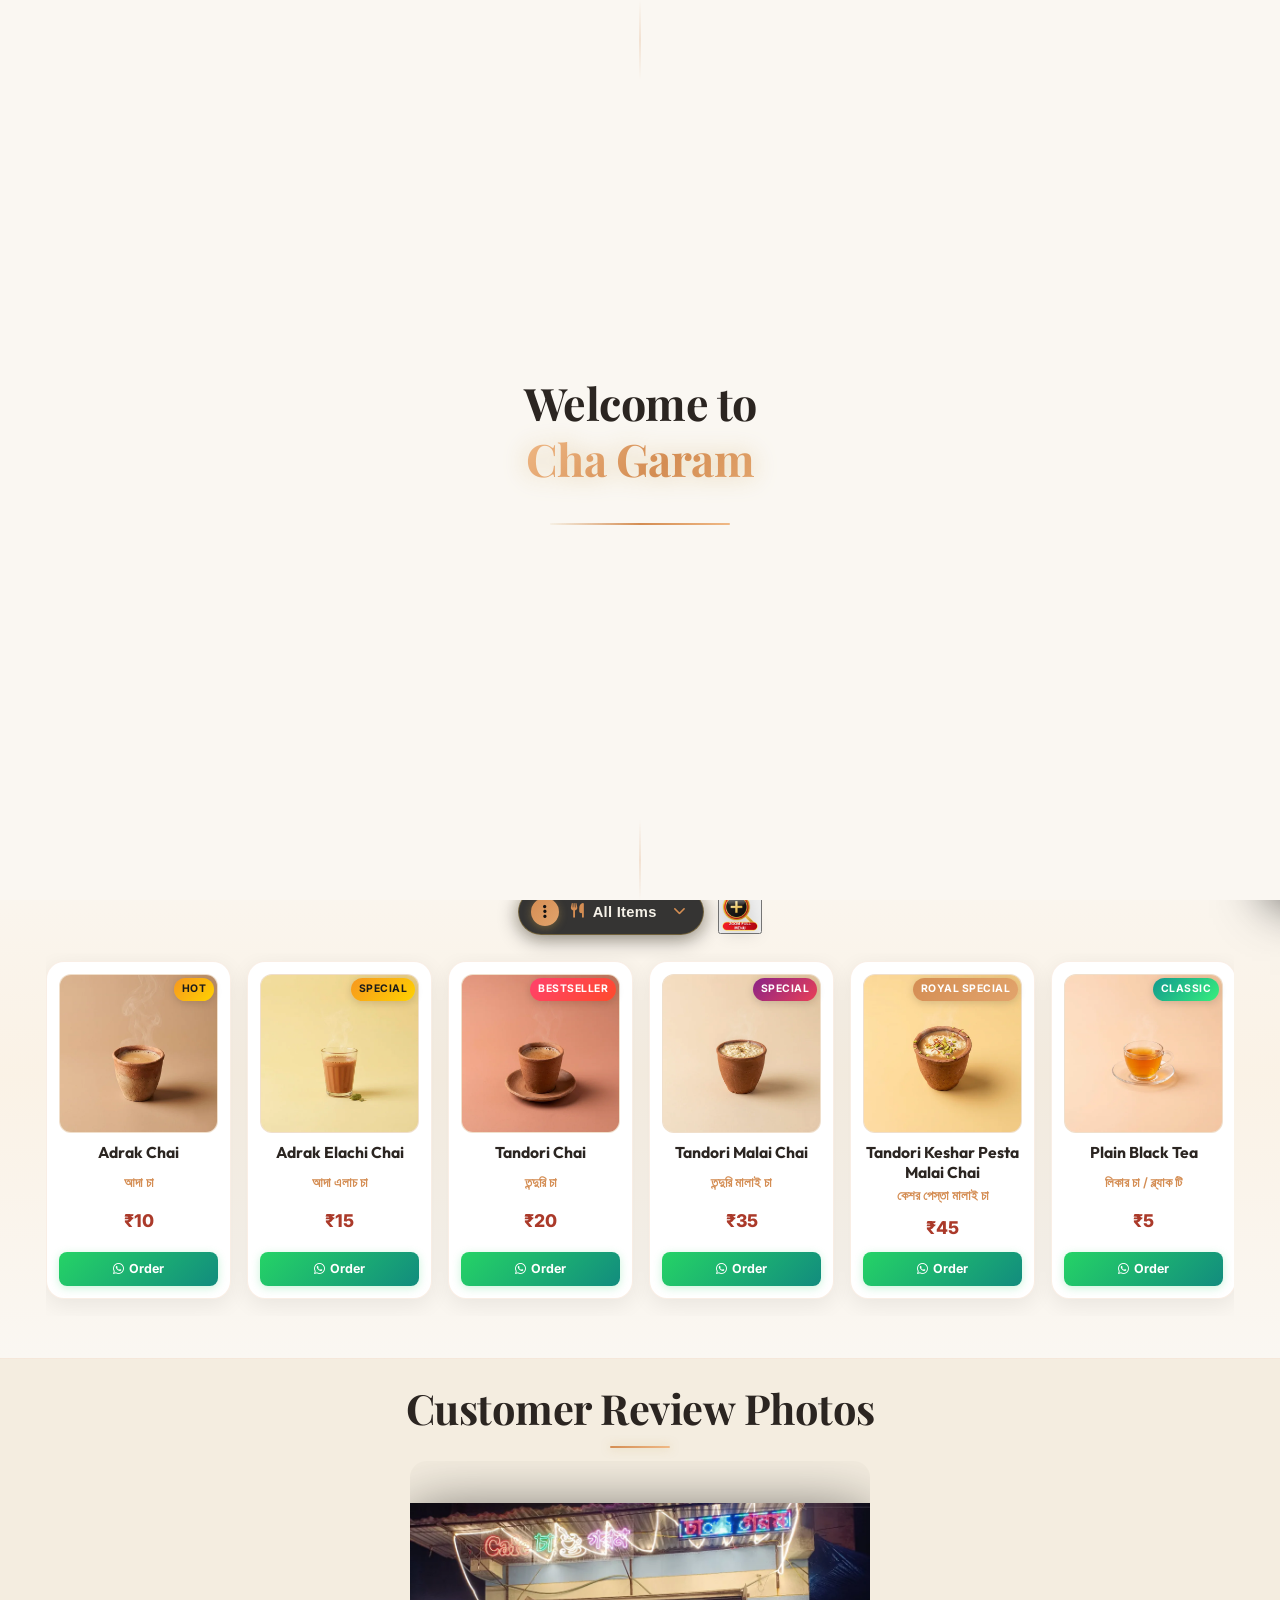
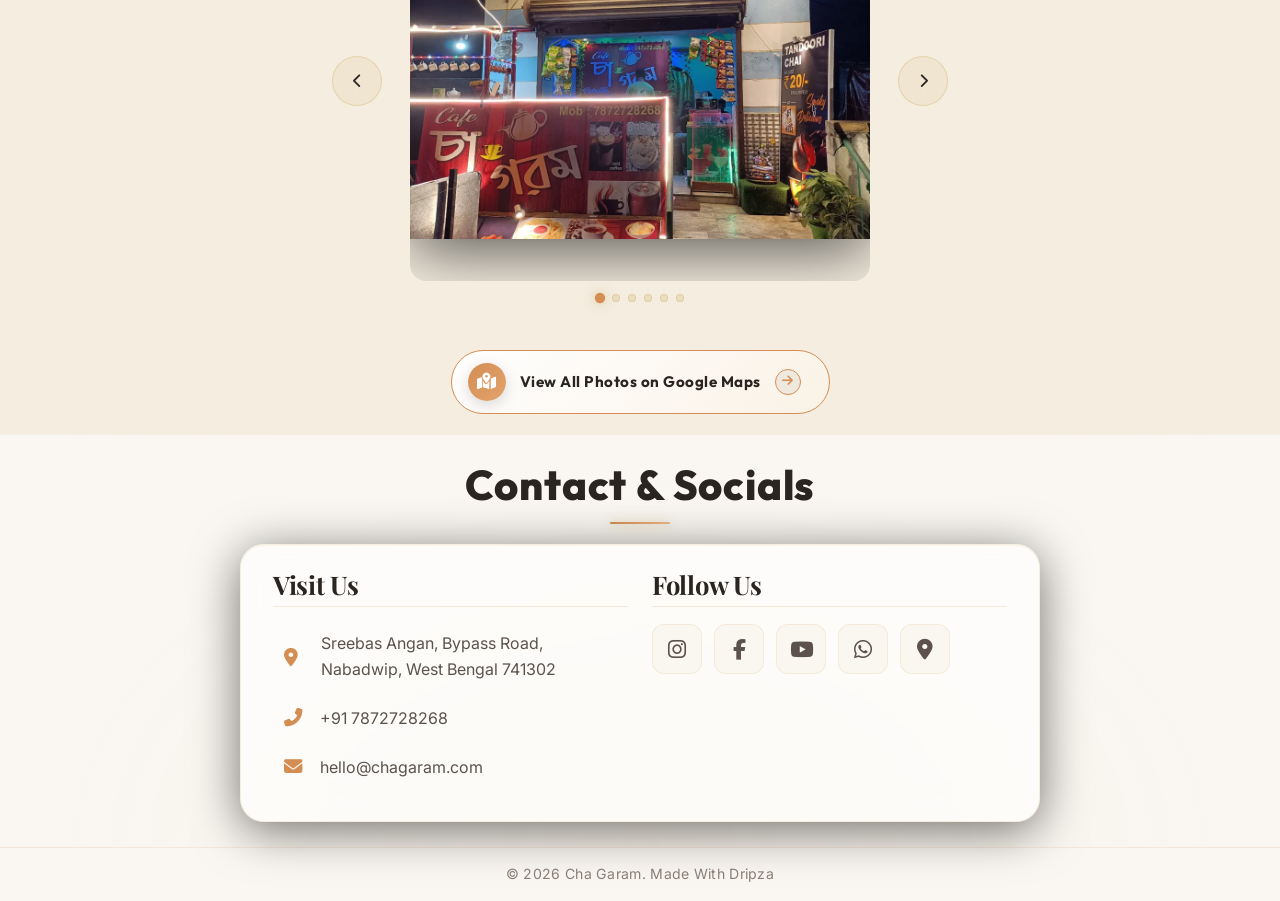
==== commit 6cced5fd: "Update: 01-11-2026 12:54:25.92" ====
--- a/index.html
+++ b/index.html
@@ -1,4 +1,4 @@
-﻿<!DOCTYPE html>
+<!DOCTYPE html>
 <html lang="bn">
 <head>
     <meta charset="UTF-8">
@@ -8,6 +8,12 @@
     <link href="https://fonts.googleapis.com/css2?family=Playfair+Display:wght@400;600;700;800&family=Outfit:wght@300;400;600;800&family=Inter:wght@300;400;500;600&display=swap" rel="stylesheet">
     <link rel="stylesheet" href="https://cdnjs.cloudflare.com/ajax/libs/font-awesome/6.4.0/css/all.min.css">
     <link rel="stylesheet" href="styles.css?v=1.3">
+    <style>
+        .food-card-img-box img[src=""],
+        .food-card-img-box img:not([src]) {
+            display: none !important;
+        }
+    </style>
 </head>
 <body class="no-scroll">
     <!-- Preloader Screen -->
@@ -24,13 +30,13 @@
         <div class="logo-container">
             <img src="assets/cha_garam_logo.webp" alt="Cha Garam Logo" class="logo-brand-img">
             <div class="logo-text-wrapper">
-                <span class="animated-football-header" title="Gandhi Jayanti Special">
-                    <img src="assets/gandhi_jayanti_run_icon.webp" alt="Gandhi Jayanti Run Icon" style="object-fit: contain; filter: drop-shadow(0 0 5px rgba(255, 215, 0, 0.6));">
+                <span class="animated-football-header" title="Mahalaya Special">
+                    <img src="assets/lakshmi_puja_web_run_icon.webp" alt="Mahalaya Run Icon" style="object-fit: contain; filter: drop-shadow(0 0 5px rgba(255, 215, 0, 0.6));">
                 </span>
                 <span class="logo-text">Cha Garam</span>
             </div>
         </div>
-        <span class="rath-yatra-header-text">শুভ গান্ধী জয়ন্তী!</span>
+        <span class="rath-yatra-header-text">শুভ লক্ষ্মীপূজা</span>
         <ul class="nav-links">
             <li><a href="#home">Home</a></li>
             <li><a href="#menu">Menu</a></li>
@@ -39,10 +45,10 @@
         </ul>
         <div class="navbar-actions">
             <!-- Rakhi Purnima Button for Poster -->
-            <button class="fifa-btn" id="open-promo-modal-direct-btn" title="Show Gandhi Jayanti Special Poster">
+            <button class="fifa-btn" id="open-promo-modal-direct-btn" title="Show Mahalaya Special Poster">
                 <div class="fifa-container">
                     <div class="fifa-magic-ring"></div>
-                    <img src="assets/gandhi_jayanti_icon.webp" alt="Gandhi Jayanti Special" class="fifa-svg" style="object-fit: contain;">
+                    <img src="assets/lakshmi_puja_web_icon.webp" alt="Mahalaya Special" class="fifa-svg" style="object-fit: contain;">
                 </div>
             </button>
             
@@ -55,7 +61,7 @@
     <!-- Hero Section -->
     <section id="home" class="hero">
         <div class="hero-bg banner-box">
-            <img src="assets/gandhi_jayanti_banner_1.webp" alt="Gandhi Jayanti Banner" class="active">
+            <img src="assets/lakshmi_puja_greeting_banner.webp" alt="Durga Puja Festival Banner" class="active">
             <img src="assets/hero_banner.webp" alt="Cha Garam Banner">
             <div class="overlay"></div>
         </div>
@@ -64,7 +70,7 @@
         <div class="hero-nav-zone right-zone" title="Next Image"></div>
     </section>
 
-                <!-- Digital Restaurant Menu Section -->
+    <!-- Digital Restaurant Menu Section -->
     <section id="menu" class="main-menu-section">
         <div class="menu-header-wrapper">
             <div class="menu-eyebrow-container">
@@ -72,425 +78,653 @@
             </div>
         </div>
 
-        <!-- Menu Category Filter Tabs -->
-                <!-- Menu Category Filter Dropdown (Three-Dot Filter Menu) -->
         <!-- Menu Filter and Zoom Controls Row -->
         <div class="menu-filter-controls-row">
             <div class="menu-filter-dropdown-wrapper" id="main-menu-filter-dropdown-wrapper">
-            <button type="button" class="menu-filter-dots-btn" id="main-menu-filter-dots-btn" aria-expanded="false" aria-haspopup="true" title="Filter Menu">
-                <span class="three-dots-icon-box">
-                    <i class="fas fa-ellipsis-v"></i>
-                </span>
-                <span class="current-filter-label" id="main-current-filter-label">
-                    <i class="fas fa-utensils"></i>
-                    <span>All Items</span>
-                </span>
-                <i class="fas fa-chevron-down filter-dropdown-arrow"></i>
-            </button>
-
-            <!-- Dropdown List of Category Filter Options -->
-            <div class="menu-filter-dropdown-menu" id="main-menu-filter-dropdown-menu">
-                <div class="menu-filter-dropdown-header">
-                    <span><i class="fas fa-filter"></i> Filter Category</span>
-                </div>
-                <div class="menu-filter-dropdown-list">
-                    <button type="button" class="menu-tab-btn active" data-category="all">
-                        <span class="tab-btn-content">
-                            <i class="fas fa-utensils tab-icon"></i>
-                            <span class="tab-title">All Items</span>
-                        </span>
-                        <i class="fas fa-check active-indicator-icon"></i>
-                    </button>
-                    <button type="button" class="menu-tab-btn" data-category="thali">
-                        <span class="tab-btn-content">
-                            <i class="fas fa-bowl-rice tab-icon"></i>
-                            <span class="tab-title">Bengali Thali</span>
-                        </span>
-                        <i class="fas fa-check active-indicator-icon"></i>
-                    </button>
-                    <button type="button" class="menu-tab-btn" data-category="snacks">
-                        <span class="tab-btn-content">
-                            <i class="fas fa-burger tab-icon"></i>
-                            <span class="tab-title">Breakfast & Snacks</span>
-                        </span>
-                        <i class="fas fa-check active-indicator-icon"></i>
-                    </button>
-                    <button type="button" class="menu-tab-btn" data-category="beverages">
-                        <span class="tab-btn-content">
-                            <i class="fas fa-mug-hot tab-icon"></i>
-                            <span class="tab-title">Tea & Coffee</span>
-                        </span>
-                        <i class="fas fa-check active-indicator-icon"></i>
-                    </button>
-                    <button type="button" class="menu-tab-btn" data-category="extras">
-                        <span class="tab-btn-content">
-                            <i class="fas fa-plate-wheat tab-icon"></i>
-                            <span class="tab-title">Sides & Extras</span>
-                        </span>
-                        <i class="fas fa-check active-indicator-icon"></i>
-                    </button>
+                <button type="button" class="menu-filter-dots-btn" id="main-menu-filter-dots-btn" aria-expanded="false" aria-haspopup="true" title="Filter Menu">
+                    <span class="three-dots-icon-box">
+                        <i class="fas fa-ellipsis-v"></i>
+                    </span>
+                    <span class="current-filter-label" id="main-current-filter-label">
+                        <i class="fas fa-utensils"></i>
+                        <span>All Items</span>
+                    </span>
+                    <i class="fas fa-chevron-down filter-dropdown-arrow"></i>
+                </button>
+
+                <!-- Dropdown List of Category Filter Options -->
+                <div class="menu-filter-dropdown-menu" id="main-menu-filter-dropdown-menu">
+                    <div class="menu-filter-dropdown-header">
+                        <span><i class="fas fa-filter"></i> Filter Category</span>
+                    </div>
+                    <div class="menu-filter-dropdown-list">
+                        <button type="button" class="menu-tab-btn active" data-category="all">
+                            <span class="tab-btn-content">
+                                <i class="fas fa-utensils tab-icon"></i>
+                                <span class="tab-title">All Items</span>
+                            </span>
+                            <i class="fas fa-check active-indicator-icon"></i>
+                        </button>
+                        <button type="button" class="menu-tab-btn" data-category="tea">
+                            <span class="tab-btn-content">
+                                <i class="fas fa-mug-hot tab-icon"></i>
+                                <span class="tab-title">Chai / Tea</span>
+                            </span>
+                            <i class="fas fa-check active-indicator-icon"></i>
+                        </button>
+                        <button type="button" class="menu-tab-btn" data-category="coffee">
+                            <span class="tab-btn-content">
+                                <i class="fas fa-coffee tab-icon"></i>
+                                <span class="tab-title">Coffee</span>
+                            </span>
+                            <i class="fas fa-check active-indicator-icon"></i>
+                        </button>
+                        <button type="button" class="menu-tab-btn" data-category="beverages">
+                            <span class="tab-btn-content">
+                                <i class="fas fa-glass-martini-alt tab-icon"></i>
+                                <span class="tab-title">Mocktail & Lassi</span>
+                            </span>
+                            <i class="fas fa-check active-indicator-icon"></i>
+                        </button>
+                        <button type="button" class="menu-tab-btn" data-category="snacks">
+                            <span class="tab-btn-content">
+                                <i class="fas fa-burger tab-icon"></i>
+                                <span class="tab-title">Snacks & Sandwich</span>
+                            </span>
+                            <i class="fas fa-check active-indicator-icon"></i>
+                        </button>
+                        <button type="button" class="menu-tab-btn" data-category="icecream">
+                            <span class="tab-btn-content">
+                                <i class="fas fa-ice-cream tab-icon"></i>
+                                <span class="tab-title">Snow Ice Cream</span>
+                            </span>
+                            <i class="fas fa-check active-indicator-icon"></i>
+                        </button>
+                    </div>
                 </div>
             </div>
-        </div>
 
             <!-- Zoom Full Menu Button on Right Side of Filter -->
             <button type="button" class="menu-zoom-img-btn" id="open-full-menu-modal-btn" title="Open Complete Menu Card (সম্পূর্ণ মেনু)">
-                    <img src="assets/zoom_full_menu_icon.webp" alt="Zoom Full Menu" class="zoom-full-menu-img">
-                </button>
+                <img src="assets/zoom_full_menu_icon.webp" alt="Zoom Full Menu" class="zoom-full-menu-img">
+            </button>
         </div>
-        
 
         <!-- Menu Cards Horizontal Side-Scroll Wrapper -->
         <div class="main-menu-scroll-wrapper">
             <div class="main-menu-scroll-track" id="main-restaurant-menu-scroll">
                 
-                <!-- 1. Chicken Thali -->
-                <div class="food-menu-card" data-category="thali">
+                <!-- 1. Adrak Chai -->
+                <div class="food-menu-card" data-category="tea">
+                    <div class="food-card-badge popular">Hot</div>
+                    <div class="food-card-img-box">
+                        <img src="assets/menu_adrak_chai.webp" alt="Adrak Chai" loading="lazy">
+                    </div>
+                    <div class="food-card-body">
+                        <h3 class="food-title">Adrak Chai</h3>
+                        <span class="bengali-title">আদা চা</span>
+                        <span class="food-price">₹10</span>
+                        <a href="https://wa.me/917872728268?text=Hi%20Cha%20Garam,%20I%20want%20to%20order%20Adrak%20Chai%20(₹10)" target="_blank" class="food-order-btn">
+                            <i class="fab fa-whatsapp"></i> Order
+                        </a>
+                    </div>
+                </div>
+
+                <!-- 2. Adrak Elachi Chai -->
+                <div class="food-menu-card" data-category="tea">
+                    <div class="food-card-badge popular">Special</div>
+                    <div class="food-card-img-box">
+                        <img src="assets/menu_adrak_elachi_chai.webp" alt="Adrak Elachi Chai" loading="lazy">
+                    </div>
+                    <div class="food-card-body">
+                        <h3 class="food-title">Adrak Elachi Chai</h3>
+                        <span class="bengali-title">আদা এলাচ চা</span>
+                        <span class="food-price">₹15</span>
+                        <a href="https://wa.me/917872728268?text=Hi%20Cha%20Garam,%20I%20want%20to%20order%20Adrak%20Elachi%20Chai%20(₹15)" target="_blank" class="food-order-btn">
+                            <i class="fab fa-whatsapp"></i> Order
+                        </a>
+                    </div>
+                </div>
+
+                <!-- 3. Tandori Chai -->
+                <div class="food-menu-card" data-category="tea">
                     <div class="food-card-badge bestseller">Bestseller</div>
                     <div class="food-card-img-box">
-                        <img src="assets/menu_chicken_thali.webp" alt="Chicken Thali" loading="lazy">
-                    </div>
-                    <div class="food-card-body">
-                        <h3 class="food-title">Chicken Thali</h3>
-                        <span class="bengali-title">চিকেন থালি</span>
-                        <span class="food-price">₹199</span>
-                        <a href="https://wa.me/917872728268?text=Hi%20Cha%20Garam,%20I%20want%20to%20order%20Chicken%20Thali%20(₹199)" target="_blank" class="food-order-btn">
-                            <i class="fab fa-whatsapp"></i> Order
-                        </a>
-                    </div>
-                </div>
-
-                <!-- 2. Fish Thali -->
-                <div class="food-menu-card" data-category="thali">
+                        <img src="assets/menu_tandori_chai.webp" alt="Tandori Chai" loading="lazy">
+                    </div>
+                    <div class="food-card-body">
+                        <h3 class="food-title">Tandori Chai</h3>
+                        <span class="bengali-title">তন্দুরি চা</span>
+                        <span class="food-price">₹20</span>
+                        <a href="https://wa.me/917872728268?text=Hi%20Cha%20Garam,%20I%20want%20to%20order%20Tandori%20Chai%20(₹20)" target="_blank" class="food-order-btn">
+                            <i class="fab fa-whatsapp"></i> Order
+                        </a>
+                    </div>
+                </div>
+
+                <!-- 4. Tandori Malai Chai -->
+                <div class="food-menu-card" data-category="tea">
+                    <div class="food-card-badge special">Special</div>
+                    <div class="food-card-img-box">
+                        <img src="assets/menu_tandori_malai_chai.webp" alt="Tandori Malai Chai" loading="lazy">
+                    </div>
+                    <div class="food-card-body">
+                        <h3 class="food-title">Tandori Malai Chai</h3>
+                        <span class="bengali-title">তন্দুরি মালাই চা</span>
+                        <span class="food-price">₹35</span>
+                        <a href="https://wa.me/917872728268?text=Hi%20Cha%20Garam,%20I%20want%20to%20order%20Tandori%20Malai%20Chai%20(₹35)" target="_blank" class="food-order-btn">
+                            <i class="fab fa-whatsapp"></i> Order
+                        </a>
+                    </div>
+                </div>
+
+                <!-- 5. Tandori Keshar Pesta Malai Chai -->
+                <div class="food-menu-card" data-category="tea">
+                    <div class="food-card-badge chef">Royal Special</div>
+                    <div class="food-card-img-box">
+                        <img src="assets/menu_tandori_keshar_pesta_malai_chai.webp" alt="Tandori Keshar Pesta Malai Chai" loading="lazy">
+                    </div>
+                    <div class="food-card-body">
+                        <h3 class="food-title">Tandori Keshar Pesta Malai Chai</h3>
+                        <span class="bengali-title">কেশর পেস্তা মালাই চা</span>
+                        <span class="food-price">₹45</span>
+                        <a href="https://wa.me/917872728268?text=Hi%20Cha%20Garam,%20I%20want%20to%20order%20Tandori%20Keshar%20Pesta%20Malai%20Chai%20(₹45)" target="_blank" class="food-order-btn">
+                            <i class="fab fa-whatsapp"></i> Order
+                        </a>
+                    </div>
+                </div>
+
+                <!-- 6. Plain Black Tea -->
+                <div class="food-menu-card" data-category="tea">
+                    <div class="food-card-badge pure-veg">Classic</div>
+                    <div class="food-card-img-box">
+                        <img src="assets/menu_plain_black_tea.webp" alt="Plain Black Tea" loading="lazy">
+                    </div>
+                    <div class="food-card-body">
+                        <h3 class="food-title">Plain Black Tea</h3>
+                        <span class="bengali-title">লিকার চা / ব্ল্যাক টি</span>
+                        <span class="food-price">₹5</span>
+                        <a href="https://wa.me/917872728268?text=Hi%20Cha%20Garam,%20I%20want%20to%20order%20Plain%20Black%20Tea%20(₹5)" target="_blank" class="food-order-btn">
+                            <i class="fab fa-whatsapp"></i> Order
+                        </a>
+                    </div>
+                </div>
+
+                <!-- 7. Lemon Tea -->
+                <div class="food-menu-card" data-category="tea">
+                    <div class="food-card-badge pure-veg">Fresh</div>
+                    <div class="food-card-img-box">
+                        <img src="assets/menu_lemon_tea.webp" alt="Lemon Tea" loading="lazy">
+                    </div>
+                    <div class="food-card-body">
+                        <h3 class="food-title">Lemon Tea</h3>
+                        <span class="bengali-title">লেমন টি</span>
+                        <span class="food-price">₹7</span>
+                        <a href="https://wa.me/917872728268?text=Hi%20Cha%20Garam,%20I%20want%20to%20order%20Lemon%20Tea%20(₹7)" target="_blank" class="food-order-btn">
+                            <i class="fab fa-whatsapp"></i> Order
+                        </a>
+                    </div>
+                </div>
+
+                <!-- 8. Masala Tea -->
+                <div class="food-menu-card" data-category="tea">
+                    <div class="food-card-badge popular">Spicy</div>
+                    <div class="food-card-img-box">
+                        <img src="assets/menu_masala_tea.webp" alt="Masala Tea" loading="lazy">
+                    </div>
+                    <div class="food-card-body">
+                        <h3 class="food-title">Masala Tea</h3>
+                        <span class="bengali-title">মশলা টি</span>
+                        <span class="food-price">₹7</span>
+                        <a href="https://wa.me/917872728268?text=Hi%20Cha%20Garam,%20I%20want%20to%20order%20Masala%20Tea%20(₹7)" target="_blank" class="food-order-btn">
+                            <i class="fab fa-whatsapp"></i> Order
+                        </a>
+                    </div>
+                </div>
+
+                <!-- 9. Green Tea with Honey -->
+                <div class="food-menu-card" data-category="tea">
+                    <div class="food-card-badge pure-veg">Healthy</div>
+                    <div class="food-card-img-box">
+                        <img src="assets/menu_green_tea_honey.webp" alt="Green Tea with Honey" loading="lazy">
+                    </div>
+                    <div class="food-card-body">
+                        <h3 class="food-title">Green Tea with Honey</h3>
+                        <span class="bengali-title">গ্রিন টি উইথ হানি</span>
+                        <span class="food-price">₹15</span>
+                        <a href="https://wa.me/917872728268?text=Hi%20Cha%20Garam,%20I%20want%20to%20order%20Green%20Tea%20with%20Honey%20(₹15)" target="_blank" class="food-order-btn">
+                            <i class="fab fa-whatsapp"></i> Order
+                        </a>
+                    </div>
+                </div>
+
+                <!-- 10. Black Coffee -->
+                <div class="food-menu-card" data-category="coffee">
+                    <div class="food-card-badge pure-veg">Classic</div>
+                    <div class="food-card-img-box">
+                        <img src="assets/menu_black_coffee.webp" alt="Black Coffee" loading="lazy">
+                    </div>
+                    <div class="food-card-body">
+                        <h3 class="food-title">Black Coffee</h3>
+                        <span class="bengali-title">ব্ল্যাক কফি</span>
+                        <span class="food-price">₹15</span>
+                        <a href="https://wa.me/917872728268?text=Hi%20Cha%20Garam,%20I%20want%20to%20order%20Black%20Coffee%20(₹15)" target="_blank" class="food-order-btn">
+                            <i class="fab fa-whatsapp"></i> Order
+                        </a>
+                    </div>
+                </div>
+
+                <!-- 11. Coffee Cappuccino -->
+                <div class="food-menu-card" data-category="coffee">
                     <div class="food-card-badge popular">Popular</div>
                     <div class="food-card-img-box">
-                        <img src="assets/menu_fish_thali.webp" alt="Fish Thali" loading="lazy">
-                    </div>
-                    <div class="food-card-body">
-                        <h3 class="food-title">Fish Thali</h3>
-                        <span class="bengali-title">মাছ থালি</span>
-                        <span class="food-price">₹180</span>
-                        <a href="https://wa.me/917872728268?text=Hi%20Cha%20Garam,%20I%20want%20to%20order%20Fish%20Thali%20(₹180)" target="_blank" class="food-order-btn">
-                            <i class="fab fa-whatsapp"></i> Order
-                        </a>
-                    </div>
-                </div>
-
-                <!-- 3. Egg Thali -->
-                <div class="food-menu-card" data-category="thali">
-                    <div class="food-card-badge special">Favorite</div>
-                    <div class="food-card-img-box">
-                        <img src="assets/menu_egg_thali.webp" alt="Egg Thali" loading="lazy">
-                    </div>
-                    <div class="food-card-body">
-                        <h3 class="food-title">Egg Thali</h3>
-                        <span class="bengali-title">ডিম থালি</span>
-                        <span class="food-price">₹160</span>
-                        <a href="https://wa.me/917872728268?text=Hi%20Cha%20Garam,%20I%20want%20to%20order%20Egg%20Thali%20(₹160)" target="_blank" class="food-order-btn">
-                            <i class="fab fa-whatsapp"></i> Order
-                        </a>
-                    </div>
-                </div>
-
-                <!-- 4. Veg Thali -->
-                <div class="food-menu-card" data-category="thali">
+                        <img src="assets/menu_coffee_cappuccino.webp" alt="Coffee Cappuccino" loading="lazy">
+                    </div>
+                    <div class="food-card-body">
+                        <h3 class="food-title">Coffee Cappuccino</h3>
+                        <span class="bengali-title">ক্যাপুচিনো কফি</span>
+                        <span class="food-price">₹25</span>
+                        <a href="https://wa.me/917872728268?text=Hi%20Cha%20Garam,%20I%20want%20to%20order%20Coffee%20Cappuccino%20(₹25)" target="_blank" class="food-order-btn">
+                            <i class="fab fa-whatsapp"></i> Order
+                        </a>
+                    </div>
+                </div>
+
+                <!-- 12. Coffee Latte -->
+                <div class="food-menu-card" data-category="coffee">
+                    <div class="food-card-badge special">Special</div>
+                    <div class="food-card-img-box">
+                        <img src="assets/menu_coffee_latte.webp" alt="Coffee Latte" loading="lazy">
+                    </div>
+                    <div class="food-card-body">
+                        <h3 class="food-title">Coffee Latte</h3>
+                        <span class="bengali-title">কফি লাতে</span>
+                        <span class="food-price">₹30</span>
+                        <a href="https://wa.me/917872728268?text=Hi%20Cha%20Garam,%20I%20want%20to%20order%20Coffee%20Latte%20(₹30)" target="_blank" class="food-order-btn">
+                            <i class="fab fa-whatsapp"></i> Order
+                        </a>
+                    </div>
+                </div>
+
+                <!-- 13. Chocolate Coffee -->
+                <div class="food-menu-card" data-category="coffee">
+                    <div class="food-card-badge bestseller">Bestseller</div>
+                    <div class="food-card-img-box">
+                        <img src="assets/menu_chocolate_coffee.webp" alt="Chocolate Coffee" loading="lazy">
+                    </div>
+                    <div class="food-card-body">
+                        <h3 class="food-title">Chocolate Coffee</h3>
+                        <span class="bengali-title">চকলেট কফি</span>
+                        <span class="food-price">₹40</span>
+                        <a href="https://wa.me/917872728268?text=Hi%20Cha%20Garam,%20I%20want%20to%20order%20Chocolate%20Coffee%20(₹40)" target="_blank" class="food-order-btn">
+                            <i class="fab fa-whatsapp"></i> Order
+                        </a>
+                    </div>
+                </div>
+
+                <!-- 14. Regular Cold Coffee -->
+                <div class="food-menu-card" data-category="coffee">
+                    <div class="food-card-badge popular">Popular</div>
+                    <div class="food-card-img-box">
+                        <img src="assets/menu_regular_cold_coffee.webp" alt="Regular Cold Coffee" loading="lazy">
+                    </div>
+                    <div class="food-card-body">
+                        <h3 class="food-title">Regular Cold Coffee</h3>
+                        <span class="bengali-title">রেগুলার কোল্ড কফি</span>
+                        <span class="food-price">₹30</span>
+                        <a href="https://wa.me/917872728268?text=Hi%20Cha%20Garam,%20I%20want%20to%20order%20Regular%20Cold%20Coffee%20(₹30)" target="_blank" class="food-order-btn">
+                            <i class="fab fa-whatsapp"></i> Order
+                        </a>
+                    </div>
+                </div>
+
+                <!-- 15. Frappuccino -->
+                <div class="food-menu-card" data-category="coffee">
+                    <div class="food-card-badge special">Special</div>
+                    <div class="food-card-img-box">
+                        <img src="assets/menu_frappuccino.webp" alt="Frappuccino" loading="lazy">
+                    </div>
+                    <div class="food-card-body">
+                        <h3 class="food-title">Frappuccino</h3>
+                        <span class="bengali-title">ফ্রাপুচিনো</span>
+                        <span class="food-price">₹35</span>
+                        <a href="https://wa.me/917872728268?text=Hi%20Cha%20Garam,%20I%20want%20to%20order%20Frappuccino%20(₹35)" target="_blank" class="food-order-btn">
+                            <i class="fab fa-whatsapp"></i> Order
+                        </a>
+                    </div>
+                </div>
+
+                <!-- 16. Chocolate Cold Coffee -->
+                <div class="food-menu-card" data-category="coffee">
+                    <div class="food-card-badge bestseller">Bestseller</div>
+                    <div class="food-card-img-box">
+                        <img src="assets/menu_chocolate_cold_coffee.webp" alt="Chocolate Cold Coffee" loading="lazy">
+                    </div>
+                    <div class="food-card-body">
+                        <h3 class="food-title">Chocolate Cold Coffee</h3>
+                        <span class="bengali-title">চকলেট কোল্ড কফি</span>
+                        <span class="food-price">₹40</span>
+                        <a href="https://wa.me/917872728268?text=Hi%20Cha%20Garam,%20I%20want%20to%20order%20Chocolate%20Cold%20Coffee%20(₹40)" target="_blank" class="food-order-btn">
+                            <i class="fab fa-whatsapp"></i> Order
+                        </a>
+                    </div>
+                </div>
+
+                <!-- 17. Dalgona Coffee -->
+                <div class="food-menu-card" data-category="coffee">
+                    <div class="food-card-badge chef">Trending</div>
+                    <div class="food-card-img-box">
+                        <img src="assets/menu_dalgona_coffee.webp" alt="Dalgona Coffee" loading="lazy">
+                    </div>
+                    <div class="food-card-body">
+                        <h3 class="food-title">Dalgona Coffee</h3>
+                        <span class="bengali-title">ডালগোনা কফি</span>
+                        <span class="food-price">₹40</span>
+                        <a href="https://wa.me/917872728268?text=Hi%20Cha%20Garam,%20I%20want%20to%20order%20Dalgona%20Coffee%20(₹40)" target="_blank" class="food-order-btn">
+                            <i class="fab fa-whatsapp"></i> Order
+                        </a>
+                    </div>
+                </div>
+
+                <!-- 18. Dahi Lassi -->
+                <div class="food-menu-card" data-category="beverages">
+                    <div class="food-card-badge pure-veg">Classic</div>
+                    <div class="food-card-img-box">
+                        <img src="assets/menu_dahi_lassi.webp" alt="Dahi Lassi" loading="lazy">
+                    </div>
+                    <div class="food-card-body">
+                        <h3 class="food-title">Dahi Lassi</h3>
+                        <span class="bengali-title">দই লস্যি</span>
+                        <span class="food-price">₹20</span>
+                        <a href="https://wa.me/917872728268?text=Hi%20Cha%20Garam,%20I%20want%20to%20order%20Dahi%20Lassi%20(₹20)" target="_blank" class="food-order-btn">
+                            <i class="fab fa-whatsapp"></i> Order
+                        </a>
+                    </div>
+                </div>
+
+                <!-- 19. Mango Lassi -->
+                <div class="food-menu-card" data-category="beverages">
+                    <div class="food-card-badge popular">Popular</div>
+                    <div class="food-card-img-box">
+                        <img src="assets/menu_mango_lassi.webp" alt="Mango Lassi" loading="lazy">
+                    </div>
+                    <div class="food-card-body">
+                        <h3 class="food-title">Mango Lassi</h3>
+                        <span class="bengali-title">ম্যাঙ্গো লস্যি</span>
+                        <span class="food-price">₹30</span>
+                        <a href="https://wa.me/917872728268?text=Hi%20Cha%20Garam,%20I%20want%20to%20order%20Mango%20Lassi%20(₹30)" target="_blank" class="food-order-btn">
+                            <i class="fab fa-whatsapp"></i> Order
+                        </a>
+                    </div>
+                </div>
+
+                <!-- 20. Chocolate Lassi -->
+                <div class="food-menu-card" data-category="beverages">
+                    <div class="food-card-badge special">Special</div>
+                    <div class="food-card-img-box">
+                        <img src="assets/menu_chocolate_lassi.webp" alt="Chocolate Lassi" loading="lazy">
+                    </div>
+                    <div class="food-card-body">
+                        <h3 class="food-title">Chocolate Lassi</h3>
+                        <span class="bengali-title">চকলেট লস্যি</span>
+                        <span class="food-price">₹35</span>
+                        <a href="https://wa.me/917872728268?text=Hi%20Cha%20Garam,%20I%20want%20to%20order%20Chocolate%20Lassi%20(₹35)" target="_blank" class="food-order-btn">
+                            <i class="fab fa-whatsapp"></i> Order
+                        </a>
+                    </div>
+                </div>
+
+                <!-- 21. Dahi Lassi with Keshar Badam -->
+                <div class="food-menu-card" data-category="beverages">
+                    <div class="food-card-badge chef">Royal</div>
+                    <div class="food-card-img-box">
+                        <img src="assets/menu_dahi_lassi_keshar_badam.webp" alt="Dahi Lassi with Keshar Badam" loading="lazy">
+                    </div>
+                    <div class="food-card-body">
+                        <h3 class="food-title">Dahi Lassi with Keshar Badam</h3>
+                        <span class="bengali-title">কেশর বাদাম লস্যি</span>
+                        <span class="food-price">₹45</span>
+                        <a href="https://wa.me/917872728268?text=Hi%20Cha%20Garam,%20I%20want%20to%20order%20Dahi%20Lassi%20with%20Keshar%20Badam%20(₹45)" target="_blank" class="food-order-btn">
+                            <i class="fab fa-whatsapp"></i> Order
+                        </a>
+                    </div>
+                </div>
+
+                <!-- 22. Green Mint Mojito -->
+                <div class="food-menu-card" data-category="beverages">
+                    <div class="food-card-badge pure-veg">Chilled</div>
+                    <div class="food-card-img-box">
+                        <img src="assets/menu_green_mint_mojito.webp" alt="Green Mint Mojito" loading="lazy">
+                    </div>
+                    <div class="food-card-body">
+                        <h3 class="food-title">Green Mint Mojito</h3>
+                        <span class="bengali-title">গ্রিন মিন্ট মোহিতো</span>
+                        <span class="food-price">₹50</span>
+                        <a href="https://wa.me/917872728268?text=Hi%20Cha%20Garam,%20I%20want%20to%20order%20Green%20Mint%20Mojito%20(₹50)" target="_blank" class="food-order-btn">
+                            <i class="fab fa-whatsapp"></i> Order
+                        </a>
+                    </div>
+                </div>
+
+                <!-- 23. Flirty Grenadine Mojito -->
+                <div class="food-menu-card" data-category="beverages">
+                    <div class="food-card-badge special">Special</div>
+                    <div class="food-card-img-box">
+                        <img src="assets/menu_flirty_grenadine_mojito.webp" alt="Flirty Grenadine Mojito" loading="lazy">
+                    </div>
+                    <div class="food-card-body">
+                        <h3 class="food-title">Flirty Grenadine Mojito</h3>
+                        <span class="bengali-title">গ্রেনাডিন মোহিতো</span>
+                        <span class="food-price">₹50</span>
+                        <a href="https://wa.me/917872728268?text=Hi%20Cha%20Garam,%20I%20want%20to%20order%20Flirty%20Grenadine%20Mojito%20(₹50)" target="_blank" class="food-order-btn">
+                            <i class="fab fa-whatsapp"></i> Order
+                        </a>
+                    </div>
+                </div>
+
+                <!-- 24. Mojito Mint -->
+                <div class="food-menu-card" data-category="beverages">
+                    <div class="food-card-badge popular">Refreshing</div>
+                    <div class="food-card-img-box">
+                        <img src="assets/menu_mojito_mint.webp" alt="Mojito Mint" loading="lazy">
+                    </div>
+                    <div class="food-card-body">
+                        <h3 class="food-title">Mojito Mint</h3>
+                        <span class="bengali-title">মোহিতো মিন্ট</span>
+                        <span class="food-price">₹50</span>
+                        <a href="https://wa.me/917872728268?text=Hi%20Cha%20Garam,%20I%20want%20to%20order%20Mojito%20Mint%20(₹50)" target="_blank" class="food-order-btn">
+                            <i class="fab fa-whatsapp"></i> Order
+                        </a>
+                    </div>
+                </div>
+
+                <!-- 25. Blue Curacao Mojito -->
+                <div class="food-menu-card" data-category="beverages">
+                    <div class="food-card-badge popular">Popular</div>
+                    <div class="food-card-img-box">
+                        <img src="assets/menu_blue_curacao_mojito.webp" alt="Blue Curacao Mojito" loading="lazy">
+                    </div>
+                    <div class="food-card-body">
+                        <h3 class="food-title">Blue Curacao Mojito</h3>
+                        <span class="bengali-title">ব্লু কুরাকাও মোহিতো</span>
+                        <span class="food-price">₹50</span>
+                        <a href="https://wa.me/917872728268?text=Hi%20Cha%20Garam,%20I%20want%20to%20order%20Blue%20Curacao%20Mojito%20(₹50)" target="_blank" class="food-order-btn">
+                            <i class="fab fa-whatsapp"></i> Order
+                        </a>
+                    </div>
+                </div>
+
+                <!-- 26. Rainbow Mocktail -->
+                <div class="food-menu-card" data-category="beverages">
+                    <div class="food-card-badge chef">Signature</div>
+                    <div class="food-card-img-box">
+                        <img src="assets/menu_rainbow_mocktail.webp" alt="Rainbow Mocktail" loading="lazy">
+                    </div>
+                    <div class="food-card-body">
+                        <h3 class="food-title">Rainbow Mocktail</h3>
+                        <span class="bengali-title">রেইনবো মকটেল</span>
+                        <span class="food-price">₹70</span>
+                        <a href="https://wa.me/917872728268?text=Hi%20Cha%20Garam,%20I%20want%20to%20order%20Rainbow%20Mocktail%20(₹70)" target="_blank" class="food-order-btn">
+                            <i class="fab fa-whatsapp"></i> Order
+                        </a>
+                    </div>
+                </div>
+
+                <!-- 27. Aam Panna -->
+                <div class="food-menu-card" data-category="beverages">
+                    <div class="food-card-badge pure-veg">Desi Special</div>
+                    <div class="food-card-img-box">
+                        <img src="assets/menu_aam_panna.webp" alt="Aam Panna" loading="lazy">
+                    </div>
+                    <div class="food-card-body">
+                        <h3 class="food-title">Aam Panna</h3>
+                        <span class="bengali-title">আম পান্না</span>
+                        <span class="food-price">₹50</span>
+                        <a href="https://wa.me/917872728268?text=Hi%20Cha%20Garam,%20I%20want%20to%20order%20Aam%20Panna%20(₹50)" target="_blank" class="food-order-btn">
+                            <i class="fab fa-whatsapp"></i> Order
+                        </a>
+                    </div>
+                </div>
+
+                <!-- 28. French Fries (1 Plate) -->
+                <div class="food-menu-card" data-category="snacks">
+                    <div class="food-card-badge popular">Crispy</div>
+                    <div class="food-card-img-box">
+                        <img src="assets/menu_french_fries.webp" alt="French Fries (1 Plate)" loading="lazy">
+                    </div>
+                    <div class="food-card-body">
+                        <h3 class="food-title">French Fries (1 Plate)</h3>
+                        <span class="bengali-title">ফ্রেঞ্চ ফ্রাই</span>
+                        <span class="food-price">₹55</span>
+                        <a href="https://wa.me/917872728268?text=Hi%20Cha%20Garam,%20I%20want%20to%20order%20French%20Fries%201%20Plate%20(₹55)" target="_blank" class="food-order-btn">
+                            <i class="fab fa-whatsapp"></i> Order
+                        </a>
+                    </div>
+                </div>
+
+                <!-- 29. Chicken Popcorn (8 Pcs) -->
+                <div class="food-menu-card" data-category="snacks">
+                    <div class="food-card-badge bestseller">8 Pcs</div>
+                    <div class="food-card-img-box">
+                        <img src="assets/menu_chicken_popcorn.webp" alt="Chicken Popcorn (8 Pcs)" loading="lazy">
+                    </div>
+                    <div class="food-card-body">
+                        <h3 class="food-title">Chicken Popcorn (8 Pcs)</h3>
+                        <span class="bengali-title">চিকেন পপকর্ন (8P)</span>
+                        <span class="food-price">₹75</span>
+                        <a href="https://wa.me/917872728268?text=Hi%20Cha%20Garam,%20I%20want%20to%20order%20Chicken%20Popcorn%208%20Pcs%20(₹75)" target="_blank" class="food-order-btn">
+                            <i class="fab fa-whatsapp"></i> Order
+                        </a>
+                    </div>
+                </div>
+
+                <!-- 30. Chicken Seekh Kabab (2 Pcs) -->
+                <div class="food-menu-card" data-category="snacks">
+                    <div class="food-card-badge special">2 Pcs</div>
+                    <div class="food-card-img-box">
+                        <img src="assets/menu_chicken_seekh_kabab.webp" alt="Chicken Seekh Kabab (2 Pcs)" loading="lazy">
+                    </div>
+                    <div class="food-card-body">
+                        <h3 class="food-title">Chicken Seekh Kabab (2 Pcs)</h3>
+                        <span class="bengali-title">চিকেন সিখ কাবাব (2P)</span>
+                        <span class="food-price">₹85</span>
+                        <a href="https://wa.me/917872728268?text=Hi%20Cha%20Garam,%20I%20want%20to%20order%20Chicken%20Seekh%20Kabab%202%20Pcs%20(₹85)" target="_blank" class="food-order-btn">
+                            <i class="fab fa-whatsapp"></i> Order
+                        </a>
+                    </div>
+                </div>
+
+                <!-- 31. Chicken Finger (5 Pcs) -->
+                <div class="food-menu-card" data-category="snacks">
+                    <div class="food-card-badge popular">5 Pcs</div>
+                    <div class="food-card-img-box">
+                        <img src="assets/menu_chicken_finger.webp" alt="Chicken Finger (5 Pcs)" loading="lazy">
+                    </div>
+                    <div class="food-card-body">
+                        <h3 class="food-title">Chicken Finger (5 Pcs)</h3>
+                        <span class="bengali-title">চিকেন ফিঙ্গার (5P)</span>
+                        <span class="food-price">₹85</span>
+                        <a href="https://wa.me/917872728268?text=Hi%20Cha%20Garam,%20I%20want%20to%20order%20Chicken%20Finger%205%20Pcs%20(₹85)" target="_blank" class="food-order-btn">
+                            <i class="fab fa-whatsapp"></i> Order
+                        </a>
+                    </div>
+                </div>
+
+                <!-- 32. Chicken Cheese Nuggets (4 Pcs) -->
+                <div class="food-menu-card" data-category="snacks">
+                    <div class="food-card-badge bestseller">4 Pcs</div>
+                    <div class="food-card-img-box">
+                        <img src="assets/menu_chicken_cheese_nuggets.webp" alt="Chicken Cheese Nuggets (4 Pcs)" loading="lazy">
+                    </div>
+                    <div class="food-card-body">
+                        <h3 class="food-title">Chicken Cheese Nuggets (4 Pcs)</h3>
+                        <span class="bengali-title">চিকেন চিজ নাগেটস (4P)</span>
+                        <span class="food-price">₹85</span>
+                        <a href="https://wa.me/917872728268?text=Hi%20Cha%20Garam,%20I%20want%20to%20order%20Chicken%20Cheese%20Nuggets%204%20Pcs%20(₹85)" target="_blank" class="food-order-btn">
+                            <i class="fab fa-whatsapp"></i> Order
+                        </a>
+                    </div>
+                </div>
+
+                <!-- 33. Chicken Sandwich -->
+                <div class="food-menu-card" data-category="snacks">
+                    <div class="food-card-badge bestseller">Non-Veg</div>
+                    <div class="food-card-img-box">
+                        <img src="assets/menu_chicken_sandwich.webp" alt="Chicken Sandwich" loading="lazy">
+                    </div>
+                    <div class="food-card-body">
+                        <h3 class="food-title">Chicken Sandwich</h3>
+                        <span class="bengali-title">চিকেন স্যান্ডউইচ</span>
+                        <span class="food-price">₹60</span>
+                        <a href="https://wa.me/917872728268?text=Hi%20Cha%20Garam,%20I%20want%20to%20order%20Chicken%20Sandwich%20(₹60)" target="_blank" class="food-order-btn">
+                            <i class="fab fa-whatsapp"></i> Order
+                        </a>
+                    </div>
+                </div>
+
+                <!-- 34. Paneer Sandwich -->
+                <div class="food-menu-card" data-category="snacks">
                     <div class="food-card-badge pure-veg">Pure Veg</div>
                     <div class="food-card-img-box">
-                        <img src="assets/menu_veg_thali.webp" alt="Veg Thali" loading="lazy">
-                    </div>
-                    <div class="food-card-body">
-                        <h3 class="food-title">Veg Thali</h3>
-                        <span class="bengali-title">ভেজ থালি</span>
-                        <span class="food-price">₹140</span>
-                        <a href="https://wa.me/917872728268?text=Hi%20Cha%20Garam,%20I%20want%20to%20order%20Veg%20Thali%20(₹140)" target="_blank" class="food-order-btn">
-                            <i class="fab fa-whatsapp"></i> Order
-                        </a>
-                    </div>
-                </div>
-
-                <!-- 5. Butter Dal Fry -->
-                <div class="food-menu-card" data-category="extras">
-                    <div class="food-card-badge chef">Chef Special</div>
-                    <div class="food-card-img-box">
-                        <img src="assets/menu_butter_dal_fry.webp" alt="Butter Dal Fry" loading="lazy">
-                    </div>
-                    <div class="food-card-body">
-                        <h3 class="food-title">Butter Dal Fry</h3>
-                        <span class="bengali-title">বাটার ডাল ফ্রাই</span>
-                        <span class="food-price">₹150</span>
-                        <a href="https://wa.me/917872728268?text=Hi%20Cha%20Garam,%20I%20want%20to%20order%20Butter%20Dal%20Fry%20(₹150)" target="_blank" class="food-order-btn">
-                            <i class="fab fa-whatsapp"></i> Order
-                        </a>
-                    </div>
-                </div>
-
-                <!-- 6. Chicken Nuggets -->
-                <div class="food-menu-card" data-category="snacks">
-                    <div class="food-card-badge popular">6 Pcs</div>
-                    <div class="food-card-img-box">
-                        <img src="assets/menu_chicken_nuggets.webp" alt="Chicken Nuggets" loading="lazy">
-                    </div>
-                    <div class="food-card-body">
-                        <h3 class="food-title">Chicken Nuggets</h3>
-                        <span class="bengali-title">চিকেন নাগেটস (6P)</span>
-                        <span class="food-price">₹200</span>
-                        <a href="https://wa.me/917872728268?text=Hi%20Cha%20Garam,%20I%20want%20to%20order%20Chicken%20Nuggets%20(₹200)" target="_blank" class="food-order-btn">
-                            <i class="fab fa-whatsapp"></i> Order
-                        </a>
-                    </div>
-                </div>
-
-                <!-- 7. Aloo Tikki -->
-                <div class="food-menu-card" data-category="snacks">
-                    <div class="food-card-badge pure-veg">Big Size</div>
-                    <div class="food-card-img-box">
-                        <img src="assets/menu_aloo_tikki.webp" alt="Aloo Tikki Big Size" loading="lazy">
-                    </div>
-                    <div class="food-card-body">
-                        <h3 class="food-title">Aloo Tikki 6P</h3>
-                        <span class="bengali-title">আলু টিক্কি (6P)</span>
-                        <span class="food-price">₹180</span>
-                        <a href="https://wa.me/917872728268?text=Hi%20Cha%20Garam,%20I%20want%20to%20order%20Aloo%20Tikki%20(₹180)" target="_blank" class="food-order-btn">
-                            <i class="fab fa-whatsapp"></i> Order
-                        </a>
-                    </div>
-                </div>
-
-                <!-- 8. Egg Maggie -->
-                <div class="food-menu-card" data-category="snacks">
-                    <div class="food-card-badge popular">Hot</div>
-                    <div class="food-card-img-box">
-                        <img src="assets/menu_egg_maggie.webp" alt="Egg Maggie" loading="lazy">
-                    </div>
-                    <div class="food-card-body">
-                        <h3 class="food-title">Egg Maggie</h3>
-                        <span class="bengali-title">এগ ম্যাগি</span>
-                        <span class="food-price">₹80</span>
-                        <a href="https://wa.me/917872728268?text=Hi%20Cha%20Garam,%20I%20want%20to%20order%20Egg%20Maggie%20(₹80)" target="_blank" class="food-order-btn">
-                            <i class="fab fa-whatsapp"></i> Order
-                        </a>
-                    </div>
-                </div>
-
-                <!-- 9. Veg Maggie -->
-                <div class="food-menu-card" data-category="snacks">
-                    <div class="food-card-badge pure-veg">Veg</div>
-                    <div class="food-card-img-box">
-                        <img src="assets/menu_egg_maggie.webp" alt="Veg Maggie" loading="lazy">
-                    </div>
-                    <div class="food-card-body">
-                        <h3 class="food-title">Veg Maggie</h3>
-                        <span class="bengali-title">ভেজ ম্যাগি</span>
-                        <span class="food-price">₹60</span>
-                        <a href="https://wa.me/917872728268?text=Hi%20Cha%20Garam,%20I%20want%20to%20order%20Veg%20Maggie%20(₹60)" target="_blank" class="food-order-btn">
-                            <i class="fab fa-whatsapp"></i> Order
-                        </a>
-                    </div>
-                </div>
-
-                <!-- 10. Bread Omelette -->
-                <div class="food-menu-card" data-category="snacks">
-                    <div class="food-card-badge special">Breakfast</div>
-                    <div class="food-card-img-box">
-                        <img src="assets/menu6.webp" alt="Bread Omelette Jam Butter" loading="lazy">
-                    </div>
-                    <div class="food-card-body">
-                        <h3 class="food-title">Bread Omelette</h3>
-                        <span class="bengali-title">ব্রেড ওমলেট / জ্যাম</span>
-                        <span class="food-price">₹60</span>
-                        <a href="https://wa.me/917872728268?text=Hi%20Cha%20Garam,%20I%20want%20to%20order%20Bread%20Omelette%20(₹60)" target="_blank" class="food-order-btn">
-                            <i class="fab fa-whatsapp"></i> Order
-                        </a>
-                    </div>
-                </div>
-
-                <!-- 11. Chai & Coffee -->
+                        <img src="assets/menu_paneer_sandwich.webp" alt="Paneer Sandwich" loading="lazy">
+                    </div>
+                    <div class="food-card-body">
+                        <h3 class="food-title">Paneer Sandwich</h3>
+                        <span class="bengali-title">পনির স্যান্ডউইচ</span>
+                        <span class="food-price">₹50</span>
+                        <a href="https://wa.me/917872728268?text=Hi%20Cha%20Garam,%20I%20want%20to%20order%20Paneer%20Sandwich%20(₹50)" target="_blank" class="food-order-btn">
+                            <i class="fab fa-whatsapp"></i> Order
+                        </a>
+                    </div>
+                </div>
+
+                <!-- 35. Snow Ice Cream (Any Flavour) -->
+                <div class="food-menu-card" data-category="icecream">
+                    <div class="food-card-badge special">Rs. 20 Only</div>
+                    <div class="food-card-img-box">
+                        <img src="assets/menu_snow_ice_cream.webp" alt="Snow Ice Cream" loading="lazy">
+                    </div>
+                    <div class="food-card-body">
+                        <h3 class="food-title">Snow Ice Cream</h3>
+                        <span class="bengali-title">স্নো আইসক্রিম (Any Flavour)</span>
+                        <span class="food-price">₹20</span>
+                        <a href="https://wa.me/917872728268?text=Hi%20Cha%20Garam,%20I%20want%20to%20order%20Snow%20Ice%20Cream%20(₹20)" target="_blank" class="food-order-btn">
+                            <i class="fab fa-whatsapp"></i> Order
+                        </a>
+                    </div>
+                </div>
+
+                <!-- 36. Water Bottle & Soft Drinks -->
                 <div class="food-menu-card" data-category="beverages">
-                    <div class="food-card-badge special">Hot</div>
-                    <div class="food-card-img-box">
-                        <img src="assets/menu_tea_coffee.webp" alt="Coffee" loading="lazy">
-                    </div>
-                    <div class="food-card-body">
-                        <h3 class="food-title">Milk / Black Coffee</h3>
-                        <span class="bengali-title">কফি (Min 2 Cup)</span>
-                        <span class="food-price">₹50</span>
-                        <a href="https://wa.me/917872728268?text=Hi%20Cha%20Garam,%20I%20want%20to%20order%20Coffee" target="_blank" class="food-order-btn">
-                            <i class="fab fa-whatsapp"></i> Order
-                        </a>
-                    </div>
-                </div>
-
-                <!-- 12. Milk / Black Tea -->
-                <div class="food-menu-card" data-category="beverages">
-                    <div class="food-card-badge bestseller">Chai</div>
-                    <div class="food-card-img-box">
-                        <img src="assets/menu_tea_coffee.webp" alt="Tea" loading="lazy">
-                    </div>
-                    <div class="food-card-body">
-                        <h3 class="food-title">Black / Milk Tea</h3>
-                        <span class="bengali-title">চা (Min 2 Cup)</span>
-                        <span class="food-price">₹25</span>
-                        <a href="https://wa.me/917872728268?text=Hi%20Cha%20Garam,%20I%20want%20to%20order%20Tea" target="_blank" class="food-order-btn">
-                            <i class="fab fa-whatsapp"></i> Order
-                        </a>
-                    </div>
-                </div>
-
-                <!-- 13. Green Tea -->
-                <div class="food-menu-card" data-category="beverages">
-                    <div class="food-card-badge pure-veg">Healthy</div>
-                    <div class="food-card-img-box">
-                        <img src="assets/menu_tea_coffee.webp" alt="Green Tea" loading="lazy">
-                    </div>
-                    <div class="food-card-body">
-                        <h3 class="food-title">Green Tea</h3>
-                        <span class="bengali-title">গ্রিন টি (Min 2 Cup)</span>
-                        <span class="food-price">₹40</span>
-                        <a href="https://wa.me/917872728268?text=Hi%20Cha%20Garam,%20I%20want%20to%20order%20Green%20Tea" target="_blank" class="food-order-btn">
-                            <i class="fab fa-whatsapp"></i> Order
-                        </a>
-                    </div>
-                </div>
-
-                <!-- 14. Extra Chicken 4P -->
-                <div class="food-menu-card" data-category="extras">
-                    <div class="food-card-badge popular">4 Pcs</div>
-                    <div class="food-card-img-box">
-                        <img src="assets/menu_chicken_thali.webp" alt="Extra Chicken" loading="lazy">
-                    </div>
-                    <div class="food-card-body">
-                        <h3 class="food-title">Extra Chicken (4P)</h3>
-                        <span class="bengali-title">চিকেন কারি (4P)</span>
-                        <span class="food-price">₹180</span>
-                        <a href="https://wa.me/917872728268?text=Hi%20Cha%20Garam,%20I%20want%20to%20order%20Extra%20Chicken%204P%20(₹180)" target="_blank" class="food-order-btn">
-                            <i class="fab fa-whatsapp"></i> Order
-                        </a>
-                    </div>
-                </div>
-
-                <!-- 15. Extra Mutton 1P -->
-                <div class="food-menu-card" data-category="extras">
-                    <div class="food-card-badge special">Special</div>
-                    <div class="food-card-img-box">
-                        <img src="assets/menu3.webp" alt="Extra Mutton" loading="lazy">
-                    </div>
-                    <div class="food-card-body">
-                        <h3 class="food-title">Extra Mutton (1P)</h3>
-                        <span class="bengali-title">মটন (স্পেশাল অর্ডার)</span>
-                        <span class="food-price">₹80</span>
-                        <a href="https://wa.me/917872728268?text=Hi%20Cha%20Garam,%20I%20want%20to%20order%20Extra%20Mutton%20(₹80)" target="_blank" class="food-order-btn">
-                            <i class="fab fa-whatsapp"></i> Order
-                        </a>
-                    </div>
-                </div>
-
-                <!-- 16. Extra Fish 1P -->
-                <div class="food-menu-card" data-category="extras">
-                    <div class="food-card-badge popular">1 Pc</div>
-                    <div class="food-card-img-box">
-                        <img src="assets/menu_fish_thali.webp" alt="Extra Fish" loading="lazy">
-                    </div>
-                    <div class="food-card-body">
-                        <h3 class="food-title">Extra Fish (1P)</h3>
-                        <span class="bengali-title">মাছ ১ পিস</span>
-                        <span class="food-price">₹80</span>
-                        <a href="https://wa.me/917872728268?text=Hi%20Cha%20Garam,%20I%20want%20to%20order%20Extra%20Fish%20(₹80)" target="_blank" class="food-order-btn">
-                            <i class="fab fa-whatsapp"></i> Order
-                        </a>
-                    </div>
-                </div>
-
-                <!-- 17. Green Salad -->
-                <div class="food-menu-card" data-category="extras">
-                    <div class="food-card-badge pure-veg">Fresh</div>
-                    <div class="food-card-img-box">
-                        <img src="assets/menu_veg_thali.webp" alt="Green Salad" loading="lazy">
-                    </div>
-                    <div class="food-card-body">
-                        <h3 class="food-title">Green Salad</h3>
-                        <span class="bengali-title">গ্রিন স্যালাড</span>
-                        <span class="food-price">₹100</span>
-                        <a href="https://wa.me/917872728268?text=Hi%20Cha%20Garam,%20I%20want%20to%20order%20Green%20Salad%20(₹100)" target="_blank" class="food-order-btn">
-                            <i class="fab fa-whatsapp"></i> Order
-                        </a>
-                    </div>
-                </div>
-
-                <!-- 18. Extra Egg (2P) -->
-                <div class="food-menu-card" data-category="extras">
-                    <div class="food-card-badge special">2 Pcs</div>
-                    <div class="food-card-img-box">
-                        <img src="assets/menu_egg_thali.webp" alt="Extra Egg 2P" loading="lazy">
-                    </div>
-                    <div class="food-card-body">
-                        <h3 class="food-title">Extra Egg (2P)</h3>
-                        <span class="bengali-title">ডিম (২ পিস)</span>
-                        <span class="food-price">₹50</span>
-                        <a href="https://wa.me/917872728268?text=Hi%20Cha%20Garam,%20I%20want%20to%20order%20Extra%20Egg%202P%20(₹50)" target="_blank" class="food-order-btn">
-                            <i class="fab fa-whatsapp"></i> Order
-                        </a>
-                    </div>
-                </div>
-
-                <!-- 19. Extra Rice -->
-                <div class="food-menu-card" data-category="extras">
-                    <div class="food-card-badge popular">1 Plate</div>
-                    <div class="food-card-img-box">
-                        <img src="assets/menu_veg_thali.webp" alt="Extra Rice" loading="lazy">
-                    </div>
-                    <div class="food-card-body">
-                        <h3 class="food-title">Extra Rice</h3>
-                        <span class="bengali-title">এক্সট্রা ভাত</span>
-                        <span class="food-price">₹50</span>
-                        <a href="https://wa.me/917872728268?text=Hi%20Cha%20Garam,%20I%20want%20to%20order%20Extra%20Rice%20(₹50)" target="_blank" class="food-order-btn">
-                            <i class="fab fa-whatsapp"></i> Order
-                        </a>
-                    </div>
-                </div>
-
-                <!-- 20. Extra Misti / Papad / Roti -->
-                <div class="food-menu-card" data-category="extras">
-                    <div class="food-card-badge pure-veg">Per Pc</div>
-                    <div class="food-card-img-box">
-                        <img src="assets/menu2.webp" alt="Extra Misti Papad Roti" loading="lazy">
-                    </div>
-                    <div class="food-card-body">
-                        <h3 class="food-title">Extra Misti / Papad / Roti</h3>
-                        <span class="bengali-title">মিষ্টি / পাঁপড় / রুটি</span>
-                        <span class="food-price">₹10</span>
-                        <a href="https://wa.me/917872728268?text=Hi%20Cha%20Garam,%20I%20want%20to%20order%20Extra%20Misti%20Papad%20Roti%20(₹10)" target="_blank" class="food-order-btn">
-                            <i class="fab fa-whatsapp"></i> Order
-                        </a>
-                    </div>
-                </div>
-
-                <!-- 21. Extra Sabji / Dal / Vaji -->
-                <div class="food-menu-card" data-category="extras">
-                    <div class="food-card-badge pure-veg">Side Bowl</div>
-                    <div class="food-card-img-box">
-                        <img src="assets/menu_butter_dal_fry.webp" alt="Extra Sabji Dal Vaji" loading="lazy">
-                    </div>
-                    <div class="food-card-body">
-                        <h3 class="food-title">Extra Sabji / Dal / Vaji</h3>
-                        <span class="bengali-title">সবজি / ডাল / ভাজি</span>
-                        <span class="food-price">₹30</span>
-                        <a href="https://wa.me/917872728268?text=Hi%20Cha%20Garam,%20I%20want%20to%20order%20Extra%20Sabji%20Dal%20Vaji%20(₹30)" target="_blank" class="food-order-btn">
-                            <i class="fab fa-whatsapp"></i> Order
-                        </a>
-                    </div>
-                </div>
-
-                <!-- 18. Water Bottle -->
-                <div class="food-menu-card" data-category="beverages">
-                    <div class="food-card-badge pure-veg">Mineral</div>
-                    <div class="food-card-img-box">
-                        <img src="assets/menu5.webp" alt="Water Bottle" loading="lazy">
-                    </div>
-                    <div class="food-card-body">
-                        <h3 class="food-title">Water Bottle</h3>
-                        <span class="bengali-title">জল 1L / 2L</span>
-                        <span class="food-price">₹20 / ₹30</span>
-                        <a href="https://wa.me/917872728268?text=Hi%20Cha%20Garam,%20I%20want%20to%20order%20Water%20Bottle" target="_blank" class="food-order-btn">
+                    <div class="food-card-badge pure-veg">MRP</div>
+                    <div class="food-card-img-box">
+                        <img src="assets/menu_water_soft_drinks.webp" alt="Water Bottle & Soft Drinks" loading="lazy">
+                    </div>
+                    <div class="food-card-body">
+                        <h3 class="food-title">Water Bottle & Soft Drinks</h3>
+                        <span class="bengali-title">মিনারেল ওয়াটার ও সফট ড্রিঙ্কস</span>
+                        <span class="food-price">AS PER MRP</span>
+                        <a href="https://wa.me/917872728268?text=Hi%20Cha%20Garam,%20I%20want%20to%20order%20Water%20Bottle%20and%20Soft%20Drinks" target="_blank" class="food-order-btn">
                             <i class="fab fa-whatsapp"></i> Order
                         </a>
                     </div>
@@ -541,12 +775,12 @@
         </div>
         <div style="text-align: center; margin-top: 3rem;">
             <div class="reviews-cta-wrapper">
-            <a href="https://maps.app.goo.gl/rbLUKx6sqE3YGQdx6" target="_blank" class="modern-maps-btn" title="Open Google Maps Gallery">
-                <span class="maps-icon-badge"><i class="fas fa-map-marked-alt"></i></span>
-                <span class="maps-btn-text">View All Photos on Google Maps</span>
-                <span class="maps-arrow-circle"><i class="fas fa-arrow-right"></i></span>
-            </a>
-        </div>
+                <a href="https://maps.app.goo.gl/rbLUKx6sqE3YGQdx6" target="_blank" class="modern-maps-btn" title="Open Google Maps Gallery">
+                    <span class="maps-icon-badge"><i class="fas fa-map-marked-alt"></i></span>
+                    <span class="maps-btn-text">View All Photos on Google Maps</span>
+                    <span class="maps-arrow-circle"><i class="fas fa-arrow-right"></i></span>
+                </a>
+            </div>
         </div>
     </section>
 
@@ -587,8 +821,6 @@
     <footer>
         <p>&copy; 2026 Cha Garam. Made With Dripza</p>
     </footer>
-
-
 
     <!-- Full Menu Interactive Modal -->
     <div class="full-menu-modal" id="full-menu-modal" aria-hidden="true">
@@ -626,74 +858,79 @@
 
                 <!-- Search Bar & Category Filter Tabs -->
                 <div class="menu-control-bar">
-                    
-
                     <!-- Modal Category Filter Dropdown (Three-Dot Filter Menu) -->
                     <div class="menu-filter-dropdown-wrapper" id="modal-menu-filter-dropdown-wrapper">
-            <button type="button" class="menu-filter-dots-btn" id="modal-menu-filter-dots-btn" aria-expanded="false" aria-haspopup="true" title="Filter Menu">
-                <span class="three-dots-icon-box">
-                    <i class="fas fa-ellipsis-v"></i>
-                </span>
-                <span class="current-filter-label" id="modal-current-filter-label">
-                    <i class="fas fa-utensils"></i>
-                    <span>All Items</span>
-                </span>
-                <i class="fas fa-chevron-down filter-dropdown-arrow"></i>
-            </button>
-
-            <!-- Dropdown List of Category Filter Options -->
-            <div class="menu-filter-dropdown-menu" id="modal-menu-filter-dropdown-menu">
-                <div class="menu-filter-dropdown-header">
-                    <span><i class="fas fa-filter"></i> Filter Category</span>
-                </div>
-                <div class="menu-filter-dropdown-list">
-                    <button type="button" class="menu-tab-btn active" data-category="all">
-                        <span class="tab-btn-content">
-                            <i class="fas fa-utensils tab-icon"></i>
-                            <span class="tab-title">All Items</span>
-                        </span>
-                        <i class="fas fa-check active-indicator-icon"></i>
-                    </button>
-                    <button type="button" class="menu-tab-btn" data-category="thali">
-                        <span class="tab-btn-content">
-                            <i class="fas fa-bowl-rice tab-icon"></i>
-                            <span class="tab-title">Bengali Thali</span>
-                        </span>
-                        <i class="fas fa-check active-indicator-icon"></i>
-                    </button>
-                    <button type="button" class="menu-tab-btn" data-category="snacks">
-                        <span class="tab-btn-content">
-                            <i class="fas fa-burger tab-icon"></i>
-                            <span class="tab-title">Breakfast & Snacks</span>
-                        </span>
-                        <i class="fas fa-check active-indicator-icon"></i>
-                    </button>
-                    <button type="button" class="menu-tab-btn" data-category="beverages">
-                        <span class="tab-btn-content">
-                            <i class="fas fa-mug-hot tab-icon"></i>
-                            <span class="tab-title">Tea & Coffee</span>
-                        </span>
-                        <i class="fas fa-check active-indicator-icon"></i>
-                    </button>
-                    <button type="button" class="menu-tab-btn" data-category="extras">
-                        <span class="tab-btn-content">
-                            <i class="fas fa-plate-wheat tab-icon"></i>
-                            <span class="tab-title">Sides & Extras</span>
-                        </span>
-                        <i class="fas fa-check active-indicator-icon"></i>
-                    </button>
-                </div>
-            </div>
-                </div>
+                        <button type="button" class="menu-filter-dots-btn" id="modal-menu-filter-dots-btn" aria-expanded="false" aria-haspopup="true" title="Filter Menu">
+                            <span class="three-dots-icon-box">
+                                <i class="fas fa-ellipsis-v"></i>
+                            </span>
+                            <span class="current-filter-label" id="modal-current-filter-label">
+                                <i class="fas fa-utensils"></i>
+                                <span>All Items</span>
+                            </span>
+                            <i class="fas fa-chevron-down filter-dropdown-arrow"></i>
+                        </button>
+
+                        <!-- Dropdown List of Category Filter Options -->
+                        <div class="menu-filter-dropdown-menu" id="modal-menu-filter-dropdown-menu">
+                            <div class="menu-filter-dropdown-header">
+                                <span><i class="fas fa-filter"></i> Filter Category</span>
+                            </div>
+                            <div class="menu-filter-dropdown-list">
+                                <button type="button" class="menu-tab-btn active" data-category="all">
+                                    <span class="tab-btn-content">
+                                        <i class="fas fa-utensils tab-icon"></i>
+                                        <span class="tab-title">All Items</span>
+                                    </span>
+                                    <i class="fas fa-check active-indicator-icon"></i>
+                                </button>
+                                <button type="button" class="menu-tab-btn" data-category="tea">
+                                    <span class="tab-btn-content">
+                                        <i class="fas fa-mug-hot tab-icon"></i>
+                                        <span class="tab-title">Chai / Tea</span>
+                                    </span>
+                                    <i class="fas fa-check active-indicator-icon"></i>
+                                </button>
+                                <button type="button" class="menu-tab-btn" data-category="coffee">
+                                    <span class="tab-btn-content">
+                                        <i class="fas fa-coffee tab-icon"></i>
+                                        <span class="tab-title">Coffee</span>
+                                    </span>
+                                    <i class="fas fa-check active-indicator-icon"></i>
+                                </button>
+                                <button type="button" class="menu-tab-btn" data-category="beverages">
+                                    <span class="tab-btn-content">
+                                        <i class="fas fa-glass-martini-alt tab-icon"></i>
+                                        <span class="tab-title">Mocktail & Lassi</span>
+                                    </span>
+                                    <i class="fas fa-check active-indicator-icon"></i>
+                                </button>
+                                <button type="button" class="menu-tab-btn" data-category="snacks">
+                                    <span class="tab-btn-content">
+                                        <i class="fas fa-burger tab-icon"></i>
+                                        <span class="tab-title">Snacks & Sandwich</span>
+                                    </span>
+                                    <i class="fas fa-check active-indicator-icon"></i>
+                                </button>
+                                <button type="button" class="menu-tab-btn" data-category="icecream">
+                                    <span class="tab-btn-content">
+                                        <i class="fas fa-ice-cream tab-icon"></i>
+                                        <span class="tab-title">Snow Ice Cream</span>
+                                    </span>
+                                    <i class="fas fa-check active-indicator-icon"></i>
+                                </button>
+                            </div>
+                        </div>
+                    </div>
 
                     <div class="search-box-wrapper">
                         <i class="fas fa-search"></i>
                         <input type="text" id="modal-menu-search-input" placeholder="খাবারের নাম লিখে খুঁজুন (Search dishes...)" autocomplete="off" enterkeyhint="search">
-                        <button type="button" id="modal-menu-search-clear" class="search-clear-btn" aria-label="Clear search" title="à¦®à§à¦›à§‡ à¦«à§‡à¦²à§à¦¨ (Clear)">
+                        <button type="button" id="modal-menu-search-clear" class="search-clear-btn" aria-label="Clear search" title="মুছে ফেলুন (Clear)">
                             <i class="fas fa-times"></i>
                         </button>
                     </div>
-            </div>
+                </div>
             </div>
 
             <div class="full-menu-modal-body">
@@ -701,353 +938,577 @@
                 <div class="compact-menu-grid-container">
                     <div class="compact-grid" id="modal-full-menu-grid">
 
-                        <!-- 1. Chicken Thali -->
-                        <div class="food-menu-card" data-category="thali" data-keywords="chicken thali murgi murgir mangsho rice dal sabji thali">
+                        <!-- 1. Adrak Chai -->
+                        <div class="food-menu-card" data-category="tea" data-keywords="adrak chai ginger tea ada cha milk tea doodh cha hot beverage">
+                            <div class="food-card-badge popular">Hot</div>
+                            <div class="food-card-img-box">
+                                <img src="assets/menu_adrak_chai.webp" alt="Adrak Chai" loading="lazy">
+                            </div>
+                            <div class="food-card-body">
+                                <h3 class="food-title">Adrak Chai</h3>
+                                <span class="bengali-title">আদা চা</span>
+                                <span class="food-price">₹10</span>
+                                <a href="https://wa.me/917872728268?text=Hi%20Cha%20Garam,%20I%20want%20to%20order%20Adrak%20Chai%20(₹10)" target="_blank" class="food-order-btn">
+                                    <i class="fab fa-whatsapp"></i> Order
+                                </a>
+                            </div>
+                        </div>
+
+                        <!-- 2. Adrak Elachi Chai -->
+                        <div class="food-menu-card" data-category="tea" data-keywords="adrak elachi chai elaichi ginger cardamom tea ada elachi cha milk tea beverage">
+                            <div class="food-card-badge popular">Special</div>
+                            <div class="food-card-img-box">
+                                <img src="assets/menu_adrak_elachi_chai.webp" alt="Adrak Elachi Chai" loading="lazy">
+                            </div>
+                            <div class="food-card-body">
+                                <h3 class="food-title">Adrak Elachi Chai</h3>
+                                <span class="bengali-title">আদা এলাচ চা</span>
+                                <span class="food-price">₹15</span>
+                                <a href="https://wa.me/917872728268?text=Hi%20Cha%20Garam,%20I%20want%20to%20order%20Adrak%20Elachi%20Chai%20(₹15)" target="_blank" class="food-order-btn">
+                                    <i class="fab fa-whatsapp"></i> Order
+                                </a>
+                            </div>
+                        </div>
+
+                        <!-- 3. Tandori Chai -->
+                        <div class="food-menu-card" data-category="tea" data-keywords="tandori chai tandoori tea matka chai kulhad chai special tea cha garam">
                             <div class="food-card-badge bestseller">Bestseller</div>
                             <div class="food-card-img-box">
-                                <img src="assets/menu_chicken_thali.webp" alt="Chicken Thali" loading="lazy">
-                            </div>
-                            <div class="food-card-body">
-                                <h3 class="food-title">Chicken Thali</h3>
-                                <span class="bengali-title">চিকেন থালি</span>
-                                <span class="food-price">₹199</span>
-                                <a href="https://wa.me/917872728268?text=Hi%20Cha%20Garam,%20I%20want%20to%20order%20Chicken%20Thali%20(₹199)" target="_blank" class="food-order-btn">
-                                    <i class="fab fa-whatsapp"></i> Order
-                                </a>
-                            </div>
-                        </div>
-
-                        <!-- 2. Fish Thali -->
-                        <div class="food-menu-card" data-category="thali" data-keywords="fish thali macher thali mach jhol rui katla rice dal thali">
+                                <img src="assets/menu_tandori_chai.webp" alt="Tandori Chai" loading="lazy">
+                            </div>
+                            <div class="food-card-body">
+                                <h3 class="food-title">Tandori Chai</h3>
+                                <span class="bengali-title">তন্দুরি চা</span>
+                                <span class="food-price">₹20</span>
+                                <a href="https://wa.me/917872728268?text=Hi%20Cha%20Garam,%20I%20want%20to%20order%20Tandori%20Chai%20(₹20)" target="_blank" class="food-order-btn">
+                                    <i class="fab fa-whatsapp"></i> Order
+                                </a>
+                            </div>
+                        </div>
+
+                        <!-- 4. Tandori Malai Chai -->
+                        <div class="food-menu-card" data-category="tea" data-keywords="tandori malai chai tandoori cream malai tea kulhad cha beverage">
+                            <div class="food-card-badge special">Special</div>
+                            <div class="food-card-img-box">
+                                <img src="assets/menu_tandori_malai_chai.webp" alt="Tandori Malai Chai" loading="lazy">
+                            </div>
+                            <div class="food-card-body">
+                                <h3 class="food-title">Tandori Malai Chai</h3>
+                                <span class="bengali-title">তন্দুরি মালাই চা</span>
+                                <span class="food-price">₹35</span>
+                                <a href="https://wa.me/917872728268?text=Hi%20Cha%20Garam,%20I%20want%20to%20order%20Tandori%20Malai%20Chai%20(₹35)" target="_blank" class="food-order-btn">
+                                    <i class="fab fa-whatsapp"></i> Order
+                                </a>
+                            </div>
+                        </div>
+
+                        <!-- 5. Tandori Keshar Pesta Malai Chai -->
+                        <div class="food-menu-card" data-category="tea" data-keywords="tandori keshar pesta malai chai saffron pistachio tandoori tea royal chai beverage">
+                            <div class="food-card-badge chef">Royal Special</div>
+                            <div class="food-card-img-box">
+                                <img src="assets/menu_tandori_keshar_pesta_malai_chai.webp" alt="Tandori Keshar Pesta Malai Chai" loading="lazy">
+                            </div>
+                            <div class="food-card-body">
+                                <h3 class="food-title">Tandori Keshar Pesta Malai Chai</h3>
+                                <span class="bengali-title">কেশর পেস্তা মালাই চা</span>
+                                <span class="food-price">₹45</span>
+                                <a href="https://wa.me/917872728268?text=Hi%20Cha%20Garam,%20I%20want%20to%20order%20Tandori%20Keshar%20Pesta%20Malai%20Chai%20(₹45)" target="_blank" class="food-order-btn">
+                                    <i class="fab fa-whatsapp"></i> Order
+                                </a>
+                            </div>
+                        </div>
+
+                        <!-- 6. Plain Black Tea -->
+                        <div class="food-menu-card" data-category="tea" data-keywords="plain black tea plain back tea lal cha likar cha black tea beverage">
+                            <div class="food-card-badge pure-veg">Classic</div>
+                            <div class="food-card-img-box">
+                                <img src="assets/menu_plain_black_tea.webp" alt="Plain Black Tea" loading="lazy">
+                            </div>
+                            <div class="food-card-body">
+                                <h3 class="food-title">Plain Black Tea</h3>
+                                <span class="bengali-title">লিকার চা / ব্ল্যাক টি</span>
+                                <span class="food-price">₹5</span>
+                                <a href="https://wa.me/917872728268?text=Hi%20Cha%20Garam,%20I%20want%20to%20order%20Plain%20Black%20Tea%20(₹5)" target="_blank" class="food-order-btn">
+                                    <i class="fab fa-whatsapp"></i> Order
+                                </a>
+                            </div>
+                        </div>
+
+                        <!-- 7. Lemon Tea -->
+                        <div class="food-menu-card" data-category="tea" data-keywords="lemon tea lebu cha refreshing black tea lemon chai beverage">
+                            <div class="food-card-badge pure-veg">Fresh</div>
+                            <div class="food-card-img-box">
+                                <img src="assets/menu_lemon_tea.webp" alt="Lemon Tea" loading="lazy">
+                            </div>
+                            <div class="food-card-body">
+                                <h3 class="food-title">Lemon Tea</h3>
+                                <span class="bengali-title">লেমন টি</span>
+                                <span class="food-price">₹7</span>
+                                <a href="https://wa.me/917872728268?text=Hi%20Cha%20Garam,%20I%20want%20to%20order%20Lemon%20Tea%20(₹7)" target="_blank" class="food-order-btn">
+                            <i class="fab fa-whatsapp"></i> Order
+                                </a>
+                            </div>
+                        </div>
+
+                        <!-- 8. Masala Tea -->
+                        <div class="food-menu-card" data-category="tea" data-keywords="masala tea spiced tea masala chai black tea spices beverage">
+                            <div class="food-card-badge popular">Spicy</div>
+                            <div class="food-card-img-box">
+                                <img src="assets/menu_masala_tea.webp" alt="Masala Tea" loading="lazy">
+                            </div>
+                            <div class="food-card-body">
+                                <h3 class="food-title">Masala Tea</h3>
+                                <span class="bengali-title">মশলা টি</span>
+                                <span class="food-price">₹7</span>
+                                <a href="https://wa.me/917872728268?text=Hi%20Cha%20Garam,%20I%20want%20to%20order%20Masala%20Tea%20(₹7)" target="_blank" class="food-order-btn">
+                                    <i class="fab fa-whatsapp"></i> Order
+                                </a>
+                            </div>
+                        </div>
+
+                        <!-- 9. Green Tea with Honey -->
+                        <div class="food-menu-card" data-category="tea" data-keywords="green tea with honey modhu green tea detox healthy beverage honey">
+                            <div class="food-card-badge pure-veg">Healthy</div>
+                            <div class="food-card-img-box">
+                                <img src="assets/menu_green_tea_honey.webp" alt="Green Tea with Honey" loading="lazy">
+                            </div>
+                            <div class="food-card-body">
+                                <h3 class="food-title">Green Tea with Honey</h3>
+                                <span class="bengali-title">গ্রিন টি উইথ হানি</span>
+                                <span class="food-price">₹15</span>
+                                <a href="https://wa.me/917872728268?text=Hi%20Cha%20Garam,%20I%20want%20to%20order%20Green%20Tea%20with%20Honey%20(₹15)" target="_blank" class="food-order-btn">
+                                    <i class="fab fa-whatsapp"></i> Order
+                                </a>
+                            </div>
+                        </div>
+
+                        <!-- 10. Black Coffee -->
+                        <div class="food-menu-card" data-category="coffee" data-keywords="black coffee hot coffee espresso americano dark coffee beverage">
+                            <div class="food-card-badge pure-veg">Classic</div>
+                            <div class="food-card-img-box">
+                                <img src="assets/menu_black_coffee.webp" alt="Black Coffee" loading="lazy">
+                            </div>
+                            <div class="food-card-body">
+                                <h3 class="food-title">Black Coffee</h3>
+                                <span class="bengali-title">ব্ল্যাক কফি</span>
+                                <span class="food-price">₹15</span>
+                                <a href="https://wa.me/917872728268?text=Hi%20Cha%20Garam,%20I%20want%20to%20order%20Black%20Coffee%20(₹15)" target="_blank" class="food-order-btn">
+                                    <i class="fab fa-whatsapp"></i> Order
+                                </a>
+                            </div>
+                        </div>
+
+                        <!-- 11. Coffee Cappuccino -->
+                        <div class="food-menu-card" data-category="coffee" data-keywords="coffee cappuccino hot coffee froth latte cappuccino beverage">
                             <div class="food-card-badge popular">Popular</div>
                             <div class="food-card-img-box">
-                                <img src="assets/menu_fish_thali.webp" alt="Fish Thali" loading="lazy">
-                            </div>
-                            <div class="food-card-body">
-                                <h3 class="food-title">Fish Thali</h3>
-                                <span class="bengali-title">মাছ থালি</span>
-                                <span class="food-price">₹180</span>
-                                <a href="https://wa.me/917872728268?text=Hi%20Cha%20Garam,%20I%20want%20to%20order%20Fish%20Thali%20(₹180)" target="_blank" class="food-order-btn">
-                                    <i class="fab fa-whatsapp"></i> Order
-                                </a>
-                            </div>
-                        </div>
-
-                        <!-- 3. Egg Thali -->
-                        <div class="food-menu-card" data-category="thali" data-keywords="egg thali dimer thali dim kosha rice dal thali">
-                            <div class="food-card-badge special">Favorite</div>
-                            <div class="food-card-img-box">
-                                <img src="assets/menu_egg_thali.webp" alt="Egg Thali" loading="lazy">
-                            </div>
-                            <div class="food-card-body">
-                                <h3 class="food-title">Egg Thali</h3>
-                                <span class="bengali-title">ডিম থালি</span>
-                                <span class="food-price">₹160</span>
-                                <a href="https://wa.me/917872728268?text=Hi%20Cha%20Garam,%20I%20want%20to%20order%20Egg%20Thali%20(₹160)" target="_blank" class="food-order-btn">
-                                    <i class="fab fa-whatsapp"></i> Order
-                                </a>
-                            </div>
-                        </div>
-
-                        <!-- 4. Veg Thali -->
-                        <div class="food-menu-card" data-category="thali" data-keywords="veg thali niramish thali paneer dal sabji rice mishti doi">
+                                <img src="assets/menu_coffee_cappuccino.webp" alt="Coffee Cappuccino" loading="lazy">
+                            </div>
+                            <div class="food-card-body">
+                                <h3 class="food-title">Coffee Cappuccino</h3>
+                                <span class="bengali-title">ক্যাপুচিনো কফি</span>
+                                <span class="food-price">₹25</span>
+                                <a href="https://wa.me/917872728268?text=Hi%20Cha%20Garam,%20I%20want%20to%20order%20Coffee%20Cappuccino%20(₹25)" target="_blank" class="food-order-btn">
+                                    <i class="fab fa-whatsapp"></i> Order
+                                </a>
+                            </div>
+                        </div>
+
+                        <!-- 12. Coffee Latte -->
+                        <div class="food-menu-card" data-category="coffee" data-keywords="coffee latte hot coffee milk coffee cafe latte beverage">
+                            <div class="food-card-badge special">Special</div>
+                            <div class="food-card-img-box">
+                                <img src="assets/menu_coffee_latte.webp" alt="Coffee Latte" loading="lazy">
+                            </div>
+                            <div class="food-card-body">
+                                <h3 class="food-title">Coffee Latte</h3>
+                                <span class="bengali-title">কফি লাতে</span>
+                                <span class="food-price">₹30</span>
+                                <a href="https://wa.me/917872728268?text=Hi%20Cha%20Garam,%20I%20want%20to%20order%20Coffee%20Latte%20(₹30)" target="_blank" class="food-order-btn">
+                                    <i class="fab fa-whatsapp"></i> Order
+                                </a>
+                            </div>
+                        </div>
+
+                        <!-- 13. Chocolate Coffee -->
+                        <div class="food-menu-card" data-category="coffee" data-keywords="chocolate coffee mocha hot chocolate coffee beverage sweet">
+                            <div class="food-card-badge bestseller">Bestseller</div>
+                            <div class="food-card-img-box">
+                                <img src="assets/menu_chocolate_coffee.webp" alt="Chocolate Coffee" loading="lazy">
+                            </div>
+                            <div class="food-card-body">
+                                <h3 class="food-title">Chocolate Coffee</h3>
+                                <span class="bengali-title">চকলেট কফি</span>
+                                <span class="food-price">₹40</span>
+                                <a href="https://wa.me/917872728268?text=Hi%20Cha%20Garam,%20I%20want%20to%20order%20Chocolate%20Coffee%20(₹40)" target="_blank" class="food-order-btn">
+                                    <i class="fab fa-whatsapp"></i> Order
+                                </a>
+                            </div>
+                        </div>
+
+                        <!-- 14. Regular Cold Coffee -->
+                        <div class="food-menu-card" data-category="coffee" data-keywords="regular cold coffee chilled iced coffee cold coffee beverage">
+                            <div class="food-card-badge popular">Popular</div>
+                            <div class="food-card-img-box">
+                                <img src="assets/menu_regular_cold_coffee.webp" alt="Regular Cold Coffee" loading="lazy">
+                            </div>
+                            <div class="food-card-body">
+                                <h3 class="food-title">Regular Cold Coffee</h3>
+                                <span class="bengali-title">রেগুলার কোল্ড কফি</span>
+                                <span class="food-price">₹30</span>
+                                <a href="https://wa.me/917872728268?text=Hi%20Cha%20Garam,%20I%20want%20to%20order%20Regular%20Cold%20Coffee%20(₹30)" target="_blank" class="food-order-btn">
+                                    <i class="fab fa-whatsapp"></i> Order
+                                </a>
+                            </div>
+                        </div>
+
+                        <!-- 15. Frappuccino -->
+                        <div class="food-menu-card" data-category="coffee" data-keywords="frappuccino cold coffee blended iced coffee frappe beverage">
+                            <div class="food-card-badge special">Special</div>
+                            <div class="food-card-img-box">
+                                <img src="assets/menu_frappuccino.webp" alt="Frappuccino" loading="lazy">
+                            </div>
+                            <div class="food-card-body">
+                                <h3 class="food-title">Frappuccino</h3>
+                                <span class="bengali-title">ফ্রাপুচিনো</span>
+                                <span class="food-price">₹35</span>
+                                <a href="https://wa.me/917872728268?text=Hi%20Cha%20Garam,%20I%20want%20to%20order%20Frappuccino%20(₹35)" target="_blank" class="food-order-btn">
+                                    <i class="fab fa-whatsapp"></i> Order
+                                </a>
+                            </div>
+                        </div>
+
+                        <!-- 16. Chocolate Cold Coffee -->
+                        <div class="food-menu-card" data-category="coffee" data-keywords="chocolate cold coffee iced chocolate mocha frappe sweet beverage">
+                            <div class="food-card-badge bestseller">Bestseller</div>
+                            <div class="food-card-img-box">
+                                <img src="assets/menu_chocolate_cold_coffee.webp" alt="Chocolate Cold Coffee" loading="lazy">
+                            </div>
+                            <div class="food-card-body">
+                                <h3 class="food-title">Chocolate Cold Coffee</h3>
+                                <span class="bengali-title">চকলেট কোল্ড কফি</span>
+                                <span class="food-price">₹40</span>
+                                <a href="https://wa.me/917872728268?text=Hi%20Cha%20Garam,%20I%20want%20to%20order%20Chocolate%20Cold%20Coffee%20(₹40)" target="_blank" class="food-order-btn">
+                                    <i class="fab fa-whatsapp"></i> Order
+                                </a>
+                            </div>
+                        </div>
+
+                        <!-- 17. Dalgona Coffee -->
+                        <div class="food-menu-card" data-category="coffee" data-keywords="dalgona coffee whipped coffee dalgona cold beverage viral">
+                            <div class="food-card-badge chef">Trending</div>
+                            <div class="food-card-img-box">
+                                <img src="assets/menu_dalgona_coffee.webp" alt="Dalgona Coffee" loading="lazy">
+                            </div>
+                            <div class="food-card-body">
+                                <h3 class="food-title">Dalgona Coffee</h3>
+                                <span class="bengali-title">ডালগোনা কফি</span>
+                                <span class="food-price">₹40</span>
+                                <a href="https://wa.me/917872728268?text=Hi%20Cha%20Garam,%20I%20want%20to%20order%20Dalgona%20Coffee%20(₹40)" target="_blank" class="food-order-btn">
+                                    <i class="fab fa-whatsapp"></i> Order
+                                </a>
+                            </div>
+                        </div>
+
+                        <!-- 18. Dahi Lassi -->
+                        <div class="food-menu-card" data-category="beverages" data-keywords="dahi lassi sweet lassi curd yogurt cold beverage refreshing">
+                            <div class="food-card-badge pure-veg">Classic</div>
+                            <div class="food-card-img-box">
+                                <img src="assets/menu_dahi_lassi.webp" alt="Dahi Lassi" loading="lazy">
+                            </div>
+                            <div class="food-card-body">
+                                <h3 class="food-title">Dahi Lassi</h3>
+                                <span class="bengali-title">দই লস্যি</span>
+                                <span class="food-price">₹20</span>
+                                <a href="https://wa.me/917872728268?text=Hi%20Cha%20Garam,%20I%20want%20to%20order%20Dahi%20Lassi%20(₹20)" target="_blank" class="food-order-btn">
+                                    <i class="fab fa-whatsapp"></i> Order
+                                </a>
+                            </div>
+                        </div>
+
+                        <!-- 19. Mango Lassi -->
+                        <div class="food-menu-card" data-category="beverages" data-keywords="mango lassi aam lassi sweet mango yogurt beverage chilled">
+                            <div class="food-card-badge popular">Popular</div>
+                            <div class="food-card-img-box">
+                                <img src="assets/menu_mango_lassi.webp" alt="Mango Lassi" loading="lazy">
+                            </div>
+                            <div class="food-card-body">
+                                <h3 class="food-title">Mango Lassi</h3>
+                                <span class="bengali-title">ম্যাঙ্গো লস্যি</span>
+                                <span class="food-price">₹30</span>
+                                <a href="https://wa.me/917872728268?text=Hi%20Cha%20Garam,%20I%20want%20to%20order%20Mango%20Lassi%20(₹30)" target="_blank" class="food-order-btn">
+                                    <i class="fab fa-whatsapp"></i> Order
+                                </a>
+                            </div>
+                        </div>
+
+                        <!-- 20. Chocolate Lassi -->
+                        <div class="food-menu-card" data-category="beverages" data-keywords="chocolate lassi chilled sweet chocolate yogurt beverage">
+                            <div class="food-card-badge special">Special</div>
+                            <div class="food-card-img-box">
+                                <img src="assets/menu_chocolate_lassi.webp" alt="Chocolate Lassi" loading="lazy">
+                            </div>
+                            <div class="food-card-body">
+                                <h3 class="food-title">Chocolate Lassi</h3>
+                                <span class="bengali-title">চকলেট লস্যি</span>
+                                <span class="food-price">₹35</span>
+                                <a href="https://wa.me/917872728268?text=Hi%20Cha%20Garam,%20I%20want%20to%20order%20Chocolate%20Lassi%20(₹35)" target="_blank" class="food-order-btn">
+                                    <i class="fab fa-whatsapp"></i> Order
+                                </a>
+                            </div>
+                        </div>
+
+                        <!-- 21. Dahi Lassi with Keshar Badam -->
+                        <div class="food-menu-card" data-category="beverages" data-keywords="dahi lassi with keshar badam saffron almond lassi royal lassi beverage">
+                            <div class="food-card-badge chef">Royal</div>
+                            <div class="food-card-img-box">
+                                <img src="assets/menu_dahi_lassi_keshar_badam.webp" alt="Dahi Lassi with Keshar Badam" loading="lazy">
+                            </div>
+                            <div class="food-card-body">
+                                <h3 class="food-title">Dahi Lassi with Keshar Badam</h3>
+                                <span class="bengali-title">কেশর বাদাম লস্যি</span>
+                                <span class="food-price">₹45</span>
+                                <a href="https://wa.me/917872728268?text=Hi%20Cha%20Garam,%20I%20want%20to%20order%20Dahi%20Lassi%20with%20Keshar%20Badam%20(₹45)" target="_blank" class="food-order-btn">
+                                    <i class="fab fa-whatsapp"></i> Order
+                                </a>
+                            </div>
+                        </div>
+
+                        <!-- 22. Green Mint Mojito -->
+                        <div class="food-menu-card" data-category="beverages" data-keywords="green mint mojito mocktail mint lime soda chilled drink beverage">
+                            <div class="food-card-badge pure-veg">Chilled</div>
+                            <div class="food-card-img-box">
+                                <img src="assets/menu_green_mint_mojito.webp" alt="Green Mint Mojito" loading="lazy">
+                            </div>
+                            <div class="food-card-body">
+                                <h3 class="food-title">Green Mint Mojito</h3>
+                                <span class="bengali-title">গ্রিন মিন্ট মোহিতো</span>
+                                <span class="food-price">₹50</span>
+                                <a href="https://wa.me/917872728268?text=Hi%20Cha%20Garam,%20I%20want%20to%20order%20Green%20Mint%20Mojito%20(₹50)" target="_blank" class="food-order-btn">
+                                    <i class="fab fa-whatsapp"></i> Order
+                                </a>
+                            </div>
+                        </div>
+
+                        <!-- 23. Flirty Grenadine Mojito -->
+                        <div class="food-menu-card" data-category="beverages" data-keywords="flirty grenadine mojito red mojito mocktail berry pomegranate chilled">
+                            <div class="food-card-badge special">Special</div>
+                            <div class="food-card-img-box">
+                                <img src="assets/menu_flirty_grenadine_mojito.webp" alt="Flirty Grenadine Mojito" loading="lazy">
+                            </div>
+                            <div class="food-card-body">
+                                <h3 class="food-title">Flirty Grenadine Mojito</h3>
+                                <span class="bengali-title">গ্রেনাডিন মোহিতো</span>
+                                <span class="food-price">₹50</span>
+                                <a href="https://wa.me/917872728268?text=Hi%20Cha%20Garam,%20I%20want%20to%20order%20Flirty%20Grenadine%20Mojito%20(₹50)" target="_blank" class="food-order-btn">
+                                    <i class="fab fa-whatsapp"></i> Order
+                                </a>
+                            </div>
+                        </div>
+
+                        <!-- 24. Mojito Mint -->
+                        <div class="food-menu-card" data-category="beverages" data-keywords="mojito mint classic mojito mocktail fresh mint soda drink beverage">
+                            <div class="food-card-badge popular">Refreshing</div>
+                            <div class="food-card-img-box">
+                                <img src="assets/menu_mojito_mint.webp" alt="Mojito Mint" loading="lazy">
+                            </div>
+                            <div class="food-card-body">
+                                <h3 class="food-title">Mojito Mint</h3>
+                                <span class="bengali-title">মোহিতো মিন্ট</span>
+                                <span class="food-price">₹50</span>
+                                <a href="https://wa.me/917872728268?text=Hi%20Cha%20Garam,%20I%20want%20to%20order%20Mojito%20Mint%20(₹50)" target="_blank" class="food-order-btn">
+                                    <i class="fab fa-whatsapp"></i> Order
+                                </a>
+                            </div>
+                        </div>
+
+                        <!-- 25. Blue Curacao Mojito -->
+                        <div class="food-menu-card" data-category="beverages" data-keywords="blue curacao mojito ocean blue mocktail chilled beverage citrus drink">
+                            <div class="food-card-badge popular">Popular</div>
+                            <div class="food-card-img-box">
+                                <img src="assets/menu_blue_curacao_mojito.webp" alt="Blue Curacao Mojito" loading="lazy">
+                            </div>
+                            <div class="food-card-body">
+                                <h3 class="food-title">Blue Curacao Mojito</h3>
+                                <span class="bengali-title">ব্লু কুরাকাও মোহিতো</span>
+                                <span class="food-price">₹50</span>
+                                <a href="https://wa.me/917872728268?text=Hi%20Cha%20Garam,%20I%20want%20to%20order%20Blue%20Curacao%20Mojito%20(₹50)" target="_blank" class="food-order-btn">
+                                    <i class="fab fa-whatsapp"></i> Order
+                                </a>
+                            </div>
+                        </div>
+
+                        <!-- 26. Rainbow Mocktail -->
+                        <div class="food-menu-card" data-category="beverages" data-keywords="rainbow mocktail multi layer mocktail signature special mocktail non-alcoholic">
+                            <div class="food-card-badge chef">Signature</div>
+                            <div class="food-card-img-box">
+                                <img src="assets/menu_rainbow_mocktail.webp" alt="Rainbow Mocktail" loading="lazy">
+                            </div>
+                            <div class="food-card-body">
+                                <h3 class="food-title">Rainbow Mocktail</h3>
+                                <span class="bengali-title">রেইনবো মকটেল</span>
+                                <span class="food-price">₹70</span>
+                                <a href="https://wa.me/917872728268?text=Hi%20Cha%20Garam,%20I%20want%20to%20order%20Rainbow%20Mocktail%20(₹70)" target="_blank" class="food-order-btn">
+                                    <i class="fab fa-whatsapp"></i> Order
+                                </a>
+                            </div>
+                        </div>
+
+                        <!-- 27. Aam Panna -->
+                        <div class="food-menu-card" data-category="beverages" data-keywords="aam panna raw mango drink kacha aam sharbat desi cooler summer">
+                            <div class="food-card-badge pure-veg">Desi Special</div>
+                            <div class="food-card-img-box">
+                                <img src="assets/menu_aam_panna.webp" alt="Aam Panna" loading="lazy">
+                            </div>
+                            <div class="food-card-body">
+                                <h3 class="food-title">Aam Panna</h3>
+                                <span class="bengali-title">আম পান্না</span>
+                                <span class="food-price">₹50</span>
+                                <a href="https://wa.me/917872728268?text=Hi%20Cha%20Garam,%20I%20want%20to%20order%20Aam%20Panna%20(₹50)" target="_blank" class="food-order-btn">
+                                    <i class="fab fa-whatsapp"></i> Order
+                                </a>
+                            </div>
+                        </div>
+
+                        <!-- 28. French Fries (1 Plate) -->
+                        <div class="food-menu-card" data-category="snacks" data-keywords="french fries 1 plate potato fries finger chips snacks crispy">
+                            <div class="food-card-badge popular">Crispy</div>
+                            <div class="food-card-img-box">
+                                <img src="assets/menu_french_fries.webp" alt="French Fries (1 Plate)" loading="lazy">
+                            </div>
+                            <div class="food-card-body">
+                                <h3 class="food-title">French Fries (1 Plate)</h3>
+                                <span class="bengali-title">ফ্রেঞ্চ ফ্রাই</span>
+                                <span class="food-price">₹55</span>
+                                <a href="https://wa.me/917872728268?text=Hi%20Cha%20Garam,%20I%20want%20to%20order%20French%20Fries%201%20Plate%20(₹55)" target="_blank" class="food-order-btn">
+                                    <i class="fab fa-whatsapp"></i> Order
+                                </a>
+                            </div>
+                        </div>
+
+                        <!-- 29. Chicken Popcorn (8 Pcs) -->
+                        <div class="food-menu-card" data-category="snacks" data-keywords="chicken popcorn popkorn 8 pcs fried chicken snacks non-veg">
+                            <div class="food-card-badge bestseller">8 Pcs</div>
+                            <div class="food-card-img-box">
+                                <img src="assets/menu_chicken_popcorn.webp" alt="Chicken Popcorn (8 Pcs)" loading="lazy">
+                            </div>
+                            <div class="food-card-body">
+                                <h3 class="food-title">Chicken Popcorn (8 Pcs)</h3>
+                                <span class="bengali-title">চিকেন পপকর্ন (8P)</span>
+                                <span class="food-price">₹75</span>
+                                <a href="https://wa.me/917872728268?text=Hi%20Cha%20Garam,%20I%20want%20to%20order%20Chicken%20Popcorn%208%20Pcs%20(₹75)" target="_blank" class="food-order-btn">
+                                    <i class="fab fa-whatsapp"></i> Order
+                                </a>
+                            </div>
+                        </div>
+
+                        <!-- 30. Chicken Seekh Kabab (2 Pcs) -->
+                        <div class="food-menu-card" data-category="snacks" data-keywords="chicken seekh kabab 2 pcs tandoori kebab non-veg snacks">
+                            <div class="food-card-badge special">2 Pcs</div>
+                            <div class="food-card-img-box">
+                                <img src="assets/menu_chicken_seekh_kabab.webp" alt="Chicken Seekh Kabab (2 Pcs)" loading="lazy">
+                            </div>
+                            <div class="food-card-body">
+                                <h3 class="food-title">Chicken Seekh Kabab (2 Pcs)</h3>
+                                <span class="bengali-title">চিকেন সিখ কাবাব (2P)</span>
+                                <span class="food-price">₹85</span>
+                                <a href="https://wa.me/917872728268?text=Hi%20Cha%20Garam,%20I%20want%20to%20order%20Chicken%20Seekh%20Kabab%202%20Pcs%20(₹85)" target="_blank" class="food-order-btn">
+                                    <i class="fab fa-whatsapp"></i> Order
+                                </a>
+                            </div>
+                        </div>
+
+                        <!-- 31. Chicken Finger (5 Pcs) -->
+                        <div class="food-menu-card" data-category="snacks" data-keywords="chicken finger 5 pcs crispy fried chicken strips snacks">
+                            <div class="food-card-badge popular">5 Pcs</div>
+                            <div class="food-card-img-box">
+                                <img src="assets/menu_chicken_finger.webp" alt="Chicken Finger (5 Pcs)" loading="lazy">
+                            </div>
+                            <div class="food-card-body">
+                                <h3 class="food-title">Chicken Finger (5 Pcs)</h3>
+                                <span class="bengali-title">চিকেন ফিঙ্গার (5P)</span>
+                                <span class="food-price">₹85</span>
+                                <a href="https://wa.me/917872728268?text=Hi%20Cha%20Garam,%20I%20want%20to%20order%20Chicken%20Finger%205%20Pcs%20(₹85)" target="_blank" class="food-order-btn">
+                                    <i class="fab fa-whatsapp"></i> Order
+                                </a>
+                            </div>
+                        </div>
+
+                        <!-- 32. Chicken Cheese Nuggets (4 Pcs) -->
+                        <div class="food-menu-card" data-category="snacks" data-keywords="chicken cheese nuggets 4 pcs cheesy chicken nuggets snacks">
+                            <div class="food-card-badge bestseller">4 Pcs</div>
+                            <div class="food-card-img-box">
+                                <img src="assets/menu_chicken_cheese_nuggets.webp" alt="Chicken Cheese Nuggets (4 Pcs)" loading="lazy">
+                            </div>
+                            <div class="food-card-body">
+                                <h3 class="food-title">Chicken Cheese Nuggets (4 Pcs)</h3>
+                                <span class="bengali-title">চিকেন চিজ নাগেটস (4P)</span>
+                                <span class="food-price">₹85</span>
+                                <a href="https://wa.me/917872728268?text=Hi%20Cha%20Garam,%20I%20want%20to%20order%20Chicken%20Cheese%20Nuggets%204%20Pcs%20(₹85)" target="_blank" class="food-order-btn">
+                                    <i class="fab fa-whatsapp"></i> Order
+                                </a>
+                            </div>
+                        </div>
+
+                        <!-- 33. Chicken Sandwich -->
+                        <div class="food-menu-card" data-category="snacks" data-keywords="chicken sandwich grilled toast chicken snacks non-veg">
+                            <div class="food-card-badge bestseller">Non-Veg</div>
+                            <div class="food-card-img-box">
+                                <img src="assets/menu_chicken_sandwich.webp" alt="Chicken Sandwich" loading="lazy">
+                            </div>
+                            <div class="food-card-body">
+                                <h3 class="food-title">Chicken Sandwich</h3>
+                                <span class="bengali-title">চিকেন স্যান্ডউইচ</span>
+                                <span class="food-price">₹60</span>
+                                <a href="https://wa.me/917872728268?text=Hi%20Cha%20Garam,%20I%20want%20to%20order%20Chicken%20Sandwich%20(₹60)" target="_blank" class="food-order-btn">
+                                    <i class="fab fa-whatsapp"></i> Order
+                                </a>
+                            </div>
+                        </div>
+
+                        <!-- 34. Paneer Sandwich -->
+                        <div class="food-menu-card" data-category="snacks" data-keywords="paneer sandwich grilled veg sandwich cottage cheese veg snacks">
                             <div class="food-card-badge pure-veg">Pure Veg</div>
                             <div class="food-card-img-box">
-                                <img src="assets/menu_veg_thali.webp" alt="Veg Thali" loading="lazy">
-                            </div>
-                            <div class="food-card-body">
-                                <h3 class="food-title">Veg Thali</h3>
-                                <span class="bengali-title">ভেজ থালি</span>
-                                <span class="food-price">₹140</span>
-                                <a href="https://wa.me/917872728268?text=Hi%20Cha%20Garam,%20I%20want%20to%20order%20Veg%20Thali%20(₹140)" target="_blank" class="food-order-btn">
-                                    <i class="fab fa-whatsapp"></i> Order
-                                </a>
-                            </div>
-                        </div>
-
-                        <!-- 5. Butter Dal Fry -->
-                        <div class="food-menu-card" data-category="extras" data-keywords="butter dal fry yellow dal tadka veg">
-                            <div class="food-card-badge chef">Chef Special</div>
-                            <div class="food-card-img-box">
-                                <img src="assets/menu_butter_dal_fry.webp" alt="Butter Dal Fry" loading="lazy">
-                            </div>
-                            <div class="food-card-body">
-                                <h3 class="food-title">Butter Dal Fry</h3>
-                                <span class="bengali-title">বাটার ডাল ফ্রাই</span>
-                                <span class="food-price">₹150</span>
-                                <a href="https://wa.me/917872728268?text=Hi%20Cha%20Garam,%20I%20want%20to%20order%20Butter%20Dal%20Fry%20(₹150)" target="_blank" class="food-order-btn">
-                                    <i class="fab fa-whatsapp"></i> Order
-                                </a>
-                            </div>
-                        </div>
-
-                        <!-- 6. Chicken Nuggets (6P) -->
-                        <div class="food-menu-card" data-category="snacks" data-keywords="chicken nuggets 6p fried snacks non-veg">
-                            <div class="food-card-badge popular">6 Pcs</div>
-                            <div class="food-card-img-box">
-                                <img src="assets/menu_chicken_nuggets.webp" alt="Chicken Nuggets" loading="lazy">
-                            </div>
-                            <div class="food-card-body">
-                                <h3 class="food-title">Chicken Nuggets</h3>
-                                <span class="bengali-title">চিকেন নাগেটস (6P)</span>
-                                <span class="food-price">₹200</span>
-                                <a href="https://wa.me/917872728268?text=Hi%20Cha%20Garam,%20I%20want%20to%20order%20Chicken%20Nuggets%20(₹200)" target="_blank" class="food-order-btn">
-                                    <i class="fab fa-whatsapp"></i> Order
-                                </a>
-                            </div>
-                        </div>
-
-                        <!-- 7. Aloo Tikki Big Size (6P) -->
-                        <div class="food-menu-card" data-category="snacks" data-keywords="aloo tikki potato cutlet snacks big size veg">
-                            <div class="food-card-badge pure-veg">Big Size</div>
-                            <div class="food-card-img-box">
-                                <img src="assets/menu_aloo_tikki.webp" alt="Aloo Tikki Big Size" loading="lazy">
-                            </div>
-                            <div class="food-card-body">
-                                <h3 class="food-title">Aloo Tikki 6P</h3>
-                                <span class="bengali-title">আলু টিক্কি (6P)</span>
-                                <span class="food-price">₹180</span>
-                                <a href="https://wa.me/917872728268?text=Hi%20Cha%20Garam,%20I%20want%20to%20order%20Aloo%20Tikki%20(₹180)" target="_blank" class="food-order-btn">
-                                    <i class="fab fa-whatsapp"></i> Order
-                                </a>
-                            </div>
-                        </div>
-
-                        <!-- 8. Egg Maggie -->
-                        <div class="food-menu-card" data-category="snacks" data-keywords="egg maggie noodles masala snacks">
-                            <div class="food-card-badge popular">Hot</div>
-                            <div class="food-card-img-box">
-                                <img src="assets/menu_egg_maggie.webp" alt="Egg Maggie" loading="lazy">
-                            </div>
-                            <div class="food-card-body">
-                                <h3 class="food-title">Egg Maggie</h3>
-                                <span class="bengali-title">এগ ম্যাগি</span>
-                                <span class="food-price">₹80</span>
-                                <a href="https://wa.me/917872728268?text=Hi%20Cha%20Garam,%20I%20want%20to%20order%20Egg%20Maggie%20(₹80)" target="_blank" class="food-order-btn">
-                                    <i class="fab fa-whatsapp"></i> Order
-                                </a>
-                            </div>
-                        </div>
-
-                        <!-- 9. Veg Maggie -->
-                        <div class="food-menu-card" data-category="snacks" data-keywords="veg maggie masala noodles snacks vegetarian">
-                            <div class="food-card-badge pure-veg">Veg</div>
-                            <div class="food-card-img-box">
-                                <img src="assets/menu_egg_maggie.webp" alt="Veg Maggie" loading="lazy">
-                            </div>
-                            <div class="food-card-body">
-                                <h3 class="food-title">Veg Maggie</h3>
-                                <span class="bengali-title">ভেজ ম্যাগি</span>
-                                <span class="food-price">₹60</span>
-                                <a href="https://wa.me/917872728268?text=Hi%20Cha%20Garam,%20I%20want%20to%20order%20Veg%20Maggie%20(₹60)" target="_blank" class="food-order-btn">
-                                    <i class="fab fa-whatsapp"></i> Order
-                                </a>
-                            </div>
-                        </div>
-
-                        <!-- 10. Bread Omelette / Jam / Butter -->
-                        <div class="food-menu-card" data-category="snacks" data-keywords="bread omelette jam butter breakfast toast egg">
-                            <div class="food-card-badge special">Breakfast</div>
-                            <div class="food-card-img-box">
-                                <img src="assets/menu6.webp" alt="Bread Omelette Jam Butter" loading="lazy">
-                            </div>
-                            <div class="food-card-body">
-                                <h3 class="food-title">Bread Omelette</h3>
-                                <span class="bengali-title">ব্রেড ওমলেট / জ্যাম</span>
-                                <span class="food-price">₹60</span>
-                                <a href="https://wa.me/917872728268?text=Hi%20Cha%20Garam,%20I%20want%20to%20order%20Bread%20Omelette%20(₹60)" target="_blank" class="food-order-btn">
-                                    <i class="fab fa-whatsapp"></i> Order
-                                </a>
-                            </div>
-                        </div>
-
-                        <!-- 11. Milk / Black Coffee -->
-                        <div class="food-menu-card" data-category="beverages" data-keywords="coffee milk coffee black coffee hot drink beverages espresso">
-                            <div class="food-card-badge special">Hot</div>
-                            <div class="food-card-img-box">
-                                <img src="assets/menu_tea_coffee.webp" alt="Milk and Black Coffee" loading="lazy">
-                            </div>
-                            <div class="food-card-body">
-                                <h3 class="food-title">Milk / Black Coffee</h3>
-                                <span class="bengali-title">কফি (Min 2 Cup)</span>
+                                <img src="assets/menu_paneer_sandwich.webp" alt="Paneer Sandwich" loading="lazy">
+                            </div>
+                            <div class="food-card-body">
+                                <h3 class="food-title">Paneer Sandwich</h3>
+                                <span class="bengali-title">পনির স্যান্ডউইচ</span>
                                 <span class="food-price">₹50</span>
-                                <a href="https://wa.me/917872728268?text=Hi%20Cha%20Garam,%20I%20want%20to%20order%20Coffee" target="_blank" class="food-order-btn">
-                                    <i class="fab fa-whatsapp"></i> Order
-                                </a>
-                            </div>
-                        </div>
-
-                        <!-- 12. Black / Milk Tea -->
-                        <div class="food-menu-card" data-category="beverages" data-keywords="tea chai milk tea black tea masala chai beverage">
-                            <div class="food-card-badge bestseller">Chai</div>
-                            <div class="food-card-img-box">
-                                <img src="assets/menu_tea_coffee.webp" alt="Black and Milk Tea" loading="lazy">
-                            </div>
-                            <div class="food-card-body">
-                                <h3 class="food-title">Black / Milk Tea</h3>
-                                <span class="bengali-title">চা (Min 2 Cup)</span>
-                                <span class="food-price">₹25</span>
-                                <a href="https://wa.me/917872728268?text=Hi%20Cha%20Garam,%20I%20want%20to%20order%20Tea" target="_blank" class="food-order-btn">
-                                    <i class="fab fa-whatsapp"></i> Order
-                                </a>
-                            </div>
-                        </div>
-
-                        <!-- 13. Green Tea -->
-                        <div class="food-menu-card" data-category="beverages" data-keywords="green tea healthy detox hot beverage">
-                            <div class="food-card-badge pure-veg">Healthy</div>
-                            <div class="food-card-img-box">
-                                <img src="assets/menu_tea_coffee.webp" alt="Green Tea" loading="lazy">
-                            </div>
-                            <div class="food-card-body">
-                                <h3 class="food-title">Green Tea</h3>
-                                <span class="bengali-title">গ্রিন টি (Min 2 Cup)</span>
-                                <span class="food-price">₹40</span>
-                                <a href="https://wa.me/917872728268?text=Hi%20Cha%20Garam,%20I%20want%20to%20order%20Green%20Tea" target="_blank" class="food-order-btn">
-                                    <i class="fab fa-whatsapp"></i> Order
-                                </a>
-                            </div>
-                        </div>
-
-                        <!-- 14. Extra Chicken (4P) -->
-                        <div class="food-menu-card" data-category="extras" data-keywords="extra chicken 4p murgir mangsho chicken curry side non-veg">
-                            <div class="food-card-badge popular">4 Pcs</div>
-                            <div class="food-card-img-box">
-                                <img src="assets/menu_chicken_thali.webp" alt="Extra Chicken 4P" loading="lazy">
-                            </div>
-                            <div class="food-card-body">
-                                <h3 class="food-title">Extra Chicken (4P)</h3>
-                                <span class="bengali-title">চিকেন কারি (4P)</span>
-                                <span class="food-price">₹180</span>
-                                <a href="https://wa.me/917872728268?text=Hi%20Cha%20Garam,%20I%20want%20to%20order%20Extra%20Chicken%204P%20(₹180)" target="_blank" class="food-order-btn">
-                                    <i class="fab fa-whatsapp"></i> Order
-                                </a>
-                            </div>
-                        </div>
-
-                        <!-- 15. Extra Mutton (1P - Special Order) -->
-                        <div class="food-menu-card" data-category="extras" data-keywords="extra mutton 1p khasi mangsho mutton kosha special non-veg">
-                            <div class="food-card-badge special">Special</div>
-                            <div class="food-card-img-box">
-                                <img src="assets/menu3.webp" alt="Extra Mutton 1P" loading="lazy">
-                            </div>
-                            <div class="food-card-body">
-                                <h3 class="food-title">Extra Mutton (1P)</h3>
-                                <span class="bengali-title">মটন (স্পেশাল অর্ডার)</span>
-                                <span class="food-price">₹80</span>
-                                <a href="https://wa.me/917872728268?text=Hi%20Cha%20Garam,%20I%20want%20to%20order%20Extra%20Mutton%20(₹80)" target="_blank" class="food-order-btn">
-                                    <i class="fab fa-whatsapp"></i> Order
-                                </a>
-                            </div>
-                        </div>
-
-                        <!-- 16. Extra Fish (1P) -->
-                        <div class="food-menu-card" data-category="extras" data-keywords="extra fish 1p macher jhol rui katla side non-veg">
-                            <div class="food-card-badge popular">1 Pc</div>
-                            <div class="food-card-img-box">
-                                <img src="assets/menu_fish_thali.webp" alt="Extra Fish 1P" loading="lazy">
-                            </div>
-                            <div class="food-card-body">
-                                <h3 class="food-title">Extra Fish (1P)</h3>
-                                <span class="bengali-title">মাছ ১ পিস</span>
-                                <span class="food-price">₹80</span>
-                                <a href="https://wa.me/917872728268?text=Hi%20Cha%20Garam,%20I%20want%20to%20order%20Extra%20Fish%20(₹80)" target="_blank" class="food-order-btn">
-                                    <i class="fab fa-whatsapp"></i> Order
-                                </a>
-                            </div>
-                        </div>
-
-                        <!-- 17. Green Salad -->
-                        <div class="food-menu-card" data-category="extras" data-keywords="green salad cucumber tomato onion lemon salad veg">
-                            <div class="food-card-badge pure-veg">Fresh</div>
-                            <div class="food-card-img-box">
-                                <img src="assets/menu_veg_thali.webp" alt="Green Salad" loading="lazy">
-                            </div>
-                            <div class="food-card-body">
-                                <h3 class="food-title">Green Salad</h3>
-                                <span class="bengali-title">গ্রিন স্যালাড</span>
-                                <span class="food-price">₹100</span>
-                                <a href="https://wa.me/917872728268?text=Hi%20Cha%20Garam,%20I%20want%20to%20order%20Green%20Salad%20(₹100)" target="_blank" class="food-order-btn">
-                                    <i class="fab fa-whatsapp"></i> Order
-                                </a>
-                            </div>
-                        </div>
-
-                        <!-- 18. Extra Egg (2P) -->
-                        <div class="food-menu-card" data-category="extras" data-keywords="extra egg 2p dim egg curry side non-veg">
-                            <div class="food-card-badge special">2 Pcs</div>
-                            <div class="food-card-img-box">
-                                <img src="assets/menu_egg_thali.webp" alt="Extra Egg 2P" loading="lazy">
-                            </div>
-                            <div class="food-card-body">
-                                <h3 class="food-title">Extra Egg (2P)</h3>
-                                <span class="bengali-title">ডিম (২ পিস)</span>
-                                <span class="food-price">₹50</span>
-                                <a href="https://wa.me/917872728268?text=Hi%20Cha%20Garam,%20I%20want%20to%20order%20Extra%20Egg%202P%20(₹50)" target="_blank" class="food-order-btn">
-                                    <i class="fab fa-whatsapp"></i> Order
-                                </a>
-                            </div>
-                        </div>
-
-                        <!-- 19. Extra Rice -->
-                        <div class="food-menu-card" data-category="extras" data-keywords="extra rice bhat rice portion veg side">
-                            <div class="food-card-badge popular">1 Plate</div>
-                            <div class="food-card-img-box">
-                                <img src="assets/menu_veg_thali.webp" alt="Extra Rice" loading="lazy">
-                            </div>
-                            <div class="food-card-body">
-                                <h3 class="food-title">Extra Rice</h3>
-                                <span class="bengali-title">এক্সট্রা ভাত</span>
-                                <span class="food-price">₹50</span>
-                                <a href="https://wa.me/917872728268?text=Hi%20Cha%20Garam,%20I%20want%20to%20order%20Extra%20Rice%20(₹50)" target="_blank" class="food-order-btn">
-                                    <i class="fab fa-whatsapp"></i> Order
-                                </a>
-                            </div>
-                        </div>
-
-                        <!-- 20. Extra Misti / Papad / Roti -->
-                        <div class="food-menu-card" data-category="extras" data-keywords="extra misti papad roti sweet flatbread side">
-                            <div class="food-card-badge pure-veg">Per Pc</div>
-                            <div class="food-card-img-box">
-                                <img src="assets/menu2.webp" alt="Extra Misti Papad Roti" loading="lazy">
-                            </div>
-                            <div class="food-card-body">
-                                <h3 class="food-title">Extra Misti / Papad / Roti</h3>
-                                <span class="bengali-title">মিষ্টি / পাঁপড় / রুটি</span>
-                                <span class="food-price">₹10</span>
-                                <a href="https://wa.me/917872728268?text=Hi%20Cha%20Garam,%20I%20want%20to%20order%20Extra%20Misti%20Papad%20Roti%20(₹10)" target="_blank" class="food-order-btn">
-                                    <i class="fab fa-whatsapp"></i> Order
-                                </a>
-                            </div>
-                        </div>
-
-                        <!-- 21. Extra Sabji / Dal / Vaji -->
-                        <div class="food-menu-card" data-category="extras" data-keywords="extra sabji dal vaji butter dal fry veg side">
-                            <div class="food-card-badge pure-veg">Side Bowl</div>
-                            <div class="food-card-img-box">
-                                <img src="assets/menu_butter_dal_fry.webp" alt="Extra Sabji Dal Vaji" loading="lazy">
-                            </div>
-                            <div class="food-card-body">
-                                <h3 class="food-title">Extra Sabji / Dal / Vaji</h3>
-                                <span class="bengali-title">সবজি / ডাল / ভাজি</span>
-                                <span class="food-price">₹30</span>
-                                <a href="https://wa.me/917872728268?text=Hi%20Cha%20Garam,%20I%20want%20to%20order%20Extra%20Sabji%20Dal%20Vaji%20(₹30)" target="_blank" class="food-order-btn">
-                                    <i class="fab fa-whatsapp"></i> Order
-                                </a>
-                            </div>
-                        </div>
-
-                        <!-- 22. Packaged Water Bottle (1L / 2L) -->
-                        <div class="food-menu-card" data-category="beverages" data-keywords="water bottle 1l 2l mineral water drink">
-                            <div class="food-card-badge pure-veg">Mineral</div>
-                            <div class="food-card-img-box">
-                                <img src="assets/menu5.webp" alt="Packaged Water Bottle" loading="lazy">
-                            </div>
-                            <div class="food-card-body">
-                                <h3 class="food-title">Water Bottle</h3>
-                                <span class="bengali-title">জল 1L / 2L</span>
-                                <span class="food-price">₹20 / ₹30</span>
-                                <a href="https://wa.me/917872728268?text=Hi%20Cha%20Garam,%20I%20want%20to%20order%20Water%20Bottle" target="_blank" class="food-order-btn">
+                                <a href="https://wa.me/917872728268?text=Hi%20Cha%20Garam,%20I%20want%20to%20order%20Paneer%20Sandwich%20(₹50)" target="_blank" class="food-order-btn">
+                                    <i class="fab fa-whatsapp"></i> Order
+                                </a>
+                            </div>
+                        </div>
+
+                        <!-- 35. Snow Ice Cream (Any Flavour) -->
+                        <div class="food-menu-card" data-category="icecream" data-keywords="snow ice cream any flavour vanilla chocolate strawberry dessert sweet chilled">
+                            <div class="food-card-badge special">Rs. 20 Only</div>
+                            <div class="food-card-img-box">
+                                <img src="assets/menu_snow_ice_cream.webp" alt="Snow Ice Cream" loading="lazy">
+                            </div>
+                            <div class="food-card-body">
+                                <h3 class="food-title">Snow Ice Cream</h3>
+                                <span class="bengali-title">স্নো আইসক্রিম (Any Flavour)</span>
+                                <span class="food-price">₹20</span>
+                                <a href="https://wa.me/917872728268?text=Hi%20Cha%20Garam,%20I%20want%20to%20order%20Snow%20Ice%20Cream%20(₹20)" target="_blank" class="food-order-btn">
+                                    <i class="fab fa-whatsapp"></i> Order
+                                </a>
+                            </div>
+                        </div>
+
+                        <!-- 36. Water Bottle & Soft Drinks -->
+                        <div class="food-menu-card" data-category="beverages" data-keywords="water bottle soft drinks cold drinks mineral water soda pepsi sprite coke">
+                            <div class="food-card-badge pure-veg">MRP</div>
+                            <div class="food-card-img-box">
+                                <img src="assets/menu_water_soft_drinks.webp" alt="Water Bottle & Soft Drinks" loading="lazy">
+                            </div>
+                            <div class="food-card-body">
+                                <h3 class="food-title">Water Bottle & Soft Drinks</h3>
+                                <span class="bengali-title">মিনারেল ওয়াটার ও সফট ড্রিঙ্কস</span>
+                                <span class="food-price">AS PER MRP</span>
+                                <a href="https://wa.me/917872728268?text=Hi%20Cha%20Garam,%20I%20want%20to%20order%20Water%20Bottle%20and%20Soft%20Drinks" target="_blank" class="food-order-btn">
                                     <i class="fab fa-whatsapp"></i> Order
                                 </a>
                             </div>
@@ -1097,8 +1558,6 @@
             </div>
         </div>
     </div>
-
-    
 
     <!-- Message Panel Overlay -->
     <div class="msg-panel-overlay" id="msg-panel-overlay"></div>
@@ -1130,8 +1589,6 @@
         <div class="msg-status-container" id="msg-status-container"></div>
     </div>
 
-
-
     <!-- Promo Poster Modal -->
     <div class="promo-modal" id="promo-modal">
         <div class="promo-modal-overlay"></div>
@@ -1143,4 +1600,4 @@
 
     <script src="script.js?v=1.4"></script>
 </body>
-</html>
+</html>
--- a/styles.css
+++ b/styles.css
@@ -1121,6 +1121,7 @@
     font-weight: 800;
     letter-spacing: 0.5px;
     color: #8B1A1A;
+    text-shadow: 0 1px 2px rgba(0, 0, 0, 0.15);
     white-space: nowrap;
     opacity: 0;
     pointer-events: none;
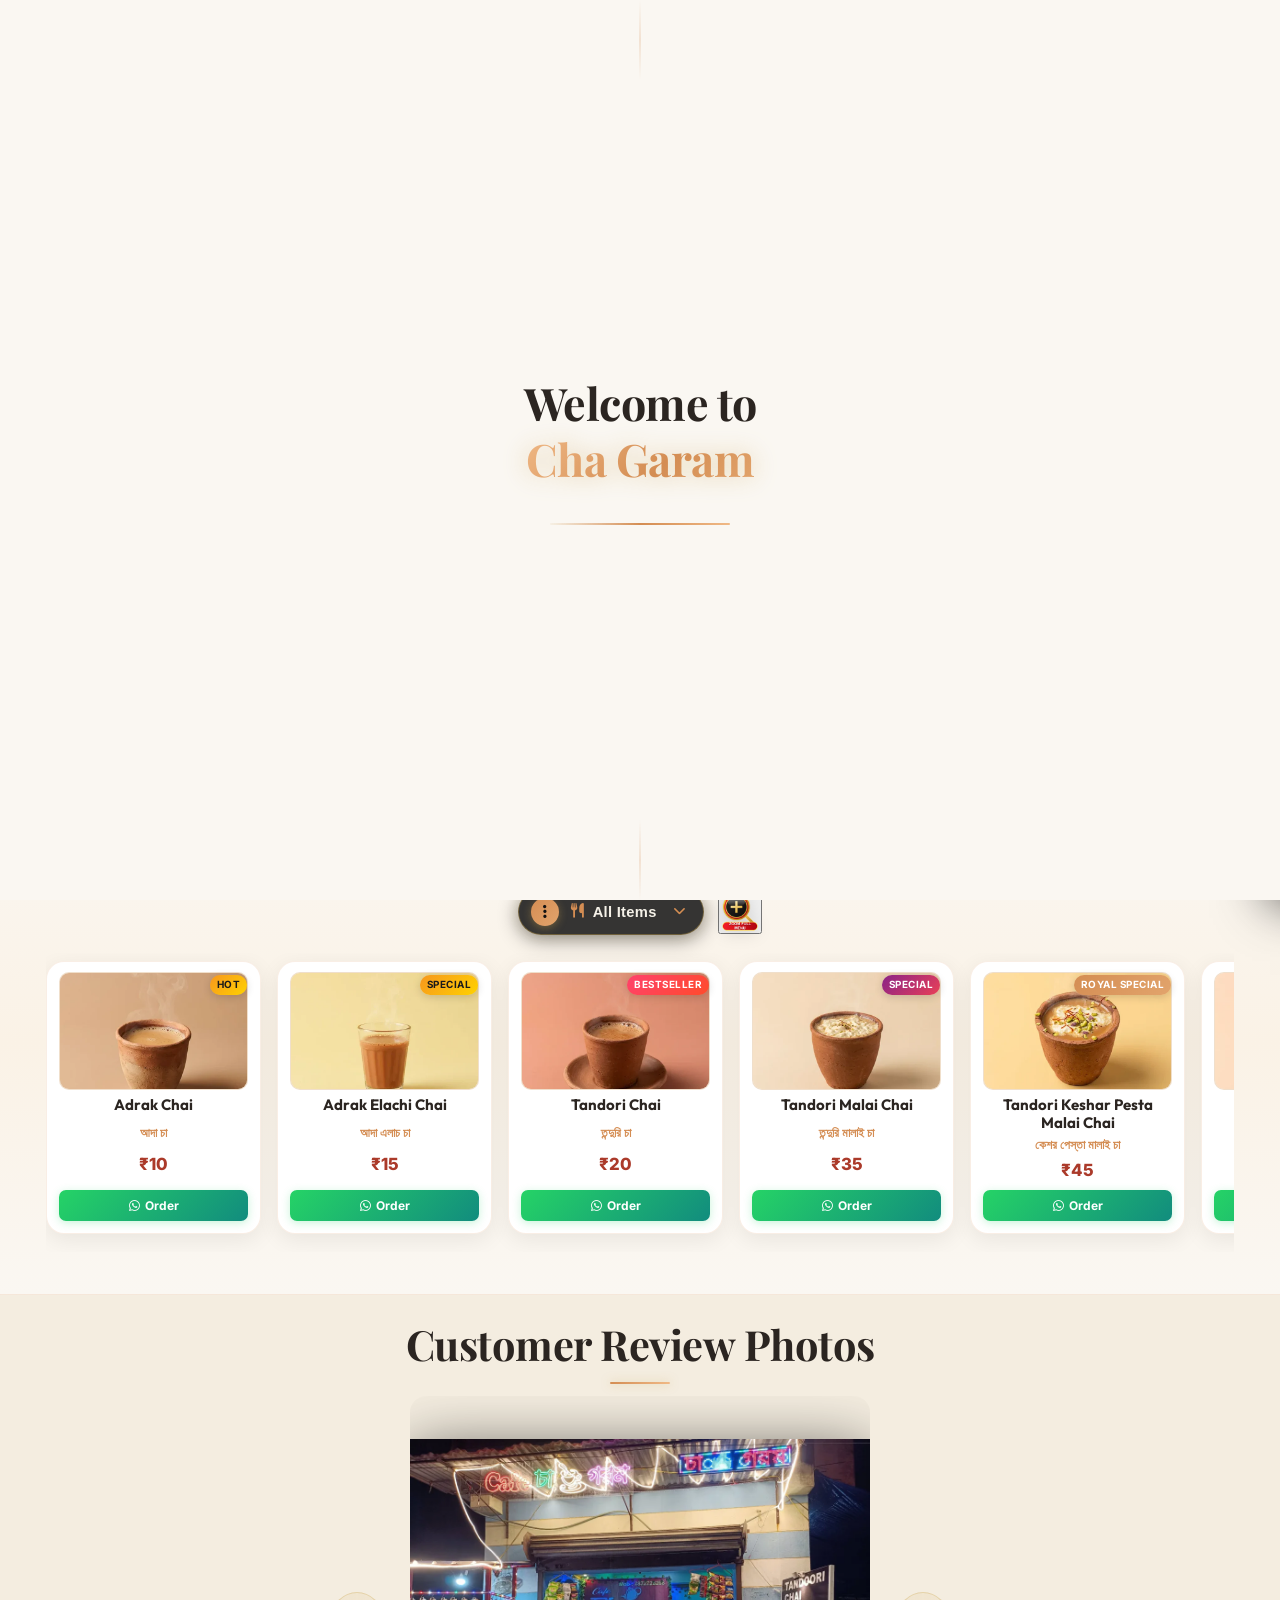
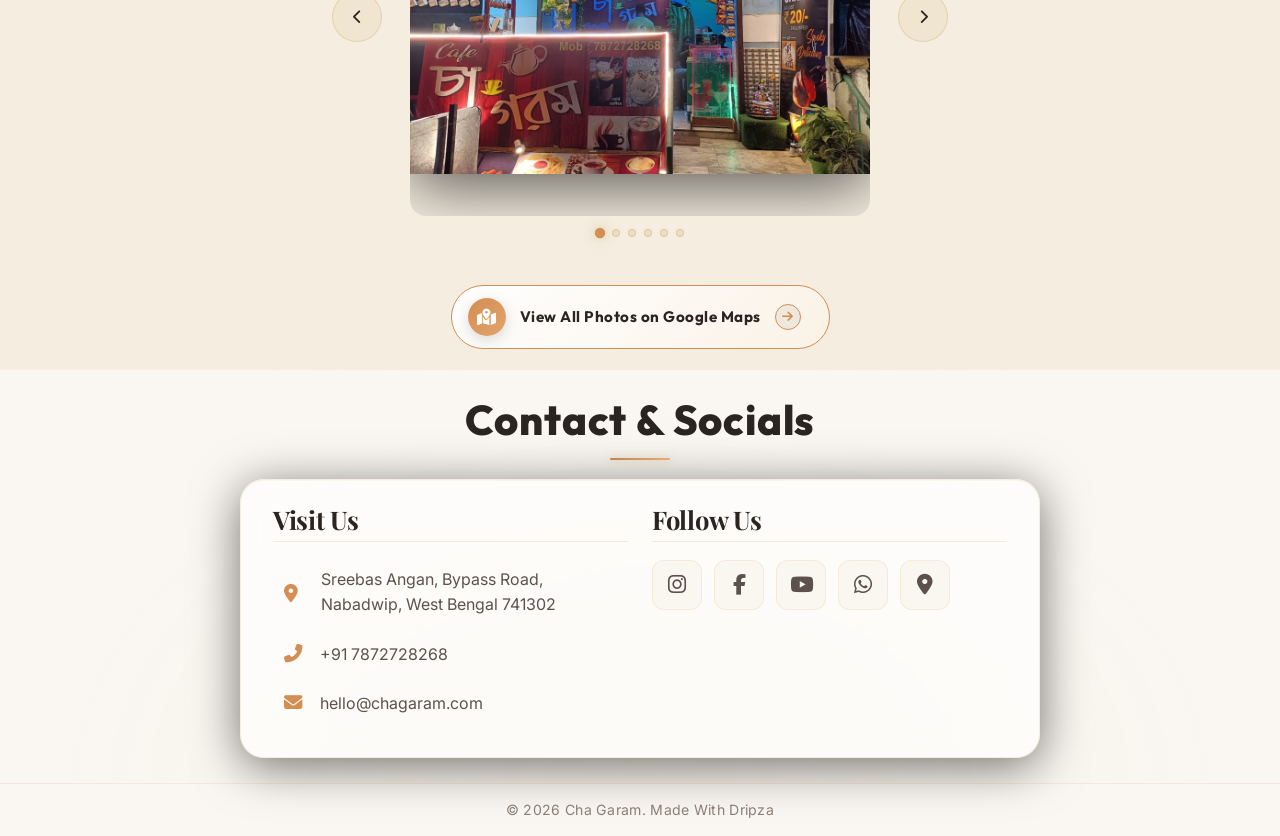
==== commit 097e5686: "Update: 01-11-2026 13:17:55.64" ====
--- a/index.html
+++ b/index.html
@@ -1,4 +1,4 @@
-<!DOCTYPE html>
+﻿<!DOCTYPE html>
 <html lang="bn">
 <head>
     <meta charset="UTF-8">
@@ -158,7 +158,7 @@
                 <div class="food-menu-card" data-category="tea">
                     <div class="food-card-badge popular">Hot</div>
                     <div class="food-card-img-box">
-                        <img src="assets/menu_adrak_chai.webp" alt="Adrak Chai" loading="lazy">
+                        <img src="assets/menu/menu_adrak_chai.webp" alt="Adrak Chai" loading="lazy">
                     </div>
                     <div class="food-card-body">
                         <h3 class="food-title">Adrak Chai</h3>
@@ -174,7 +174,7 @@
                 <div class="food-menu-card" data-category="tea">
                     <div class="food-card-badge popular">Special</div>
                     <div class="food-card-img-box">
-                        <img src="assets/menu_adrak_elachi_chai.webp" alt="Adrak Elachi Chai" loading="lazy">
+                        <img src="assets/menu/menu_adrak_elachi_chai.webp" alt="Adrak Elachi Chai" loading="lazy">
                     </div>
                     <div class="food-card-body">
                         <h3 class="food-title">Adrak Elachi Chai</h3>
@@ -190,7 +190,7 @@
                 <div class="food-menu-card" data-category="tea">
                     <div class="food-card-badge bestseller">Bestseller</div>
                     <div class="food-card-img-box">
-                        <img src="assets/menu_tandori_chai.webp" alt="Tandori Chai" loading="lazy">
+                        <img src="assets/menu/menu_tandori_chai.webp" alt="Tandori Chai" loading="lazy">
                     </div>
                     <div class="food-card-body">
                         <h3 class="food-title">Tandori Chai</h3>
@@ -206,7 +206,7 @@
                 <div class="food-menu-card" data-category="tea">
                     <div class="food-card-badge special">Special</div>
                     <div class="food-card-img-box">
-                        <img src="assets/menu_tandori_malai_chai.webp" alt="Tandori Malai Chai" loading="lazy">
+                        <img src="assets/menu/menu_tandori_malai_chai.webp" alt="Tandori Malai Chai" loading="lazy">
                     </div>
                     <div class="food-card-body">
                         <h3 class="food-title">Tandori Malai Chai</h3>
@@ -222,7 +222,7 @@
                 <div class="food-menu-card" data-category="tea">
                     <div class="food-card-badge chef">Royal Special</div>
                     <div class="food-card-img-box">
-                        <img src="assets/menu_tandori_keshar_pesta_malai_chai.webp" alt="Tandori Keshar Pesta Malai Chai" loading="lazy">
+                        <img src="assets/menu/menu_tandori_keshar_pesta_malai_chai.webp" alt="Tandori Keshar Pesta Malai Chai" loading="lazy">
                     </div>
                     <div class="food-card-body">
                         <h3 class="food-title">Tandori Keshar Pesta Malai Chai</h3>
@@ -238,7 +238,7 @@
                 <div class="food-menu-card" data-category="tea">
                     <div class="food-card-badge pure-veg">Classic</div>
                     <div class="food-card-img-box">
-                        <img src="assets/menu_plain_black_tea.webp" alt="Plain Black Tea" loading="lazy">
+                        <img src="assets/menu/menu_plain_black_tea.webp" alt="Plain Black Tea" loading="lazy">
                     </div>
                     <div class="food-card-body">
                         <h3 class="food-title">Plain Black Tea</h3>
@@ -254,7 +254,7 @@
                 <div class="food-menu-card" data-category="tea">
                     <div class="food-card-badge pure-veg">Fresh</div>
                     <div class="food-card-img-box">
-                        <img src="assets/menu_lemon_tea.webp" alt="Lemon Tea" loading="lazy">
+                        <img src="assets/menu/menu_lemon_tea.webp" alt="Lemon Tea" loading="lazy">
                     </div>
                     <div class="food-card-body">
                         <h3 class="food-title">Lemon Tea</h3>
@@ -270,7 +270,7 @@
                 <div class="food-menu-card" data-category="tea">
                     <div class="food-card-badge popular">Spicy</div>
                     <div class="food-card-img-box">
-                        <img src="assets/menu_masala_tea.webp" alt="Masala Tea" loading="lazy">
+                        <img src="assets/menu/menu_masala_tea.webp" alt="Masala Tea" loading="lazy">
                     </div>
                     <div class="food-card-body">
                         <h3 class="food-title">Masala Tea</h3>
@@ -286,7 +286,7 @@
                 <div class="food-menu-card" data-category="tea">
                     <div class="food-card-badge pure-veg">Healthy</div>
                     <div class="food-card-img-box">
-                        <img src="assets/menu_green_tea_honey.webp" alt="Green Tea with Honey" loading="lazy">
+                        <img src="assets/menu/menu_green_tea_honey.webp" alt="Green Tea with Honey" loading="lazy">
                     </div>
                     <div class="food-card-body">
                         <h3 class="food-title">Green Tea with Honey</h3>
@@ -302,7 +302,7 @@
                 <div class="food-menu-card" data-category="coffee">
                     <div class="food-card-badge pure-veg">Classic</div>
                     <div class="food-card-img-box">
-                        <img src="assets/menu_black_coffee.webp" alt="Black Coffee" loading="lazy">
+                        <img src="assets/menu/menu_black_coffee.webp" alt="Black Coffee" loading="lazy">
                     </div>
                     <div class="food-card-body">
                         <h3 class="food-title">Black Coffee</h3>
@@ -318,7 +318,7 @@
                 <div class="food-menu-card" data-category="coffee">
                     <div class="food-card-badge popular">Popular</div>
                     <div class="food-card-img-box">
-                        <img src="assets/menu_coffee_cappuccino.webp" alt="Coffee Cappuccino" loading="lazy">
+                        <img src="assets/menu/menu_coffee_cappuccino.webp" alt="Coffee Cappuccino" loading="lazy">
                     </div>
                     <div class="food-card-body">
                         <h3 class="food-title">Coffee Cappuccino</h3>
@@ -334,7 +334,7 @@
                 <div class="food-menu-card" data-category="coffee">
                     <div class="food-card-badge special">Special</div>
                     <div class="food-card-img-box">
-                        <img src="assets/menu_coffee_latte.webp" alt="Coffee Latte" loading="lazy">
+                        <img src="assets/menu/menu_coffee_latte.webp" alt="Coffee Latte" loading="lazy">
                     </div>
                     <div class="food-card-body">
                         <h3 class="food-title">Coffee Latte</h3>
@@ -350,7 +350,7 @@
                 <div class="food-menu-card" data-category="coffee">
                     <div class="food-card-badge bestseller">Bestseller</div>
                     <div class="food-card-img-box">
-                        <img src="assets/menu_chocolate_coffee.webp" alt="Chocolate Coffee" loading="lazy">
+                        <img src="assets/menu/menu_chocolate_coffee.webp" alt="Chocolate Coffee" loading="lazy">
                     </div>
                     <div class="food-card-body">
                         <h3 class="food-title">Chocolate Coffee</h3>
@@ -366,7 +366,7 @@
                 <div class="food-menu-card" data-category="coffee">
                     <div class="food-card-badge popular">Popular</div>
                     <div class="food-card-img-box">
-                        <img src="assets/menu_regular_cold_coffee.webp" alt="Regular Cold Coffee" loading="lazy">
+                        <img src="assets/menu/menu_regular_cold_coffee.webp" alt="Regular Cold Coffee" loading="lazy">
                     </div>
                     <div class="food-card-body">
                         <h3 class="food-title">Regular Cold Coffee</h3>
@@ -382,7 +382,7 @@
                 <div class="food-menu-card" data-category="coffee">
                     <div class="food-card-badge special">Special</div>
                     <div class="food-card-img-box">
-                        <img src="assets/menu_frappuccino.webp" alt="Frappuccino" loading="lazy">
+                        <img src="assets/menu/menu_frappuccino.webp" alt="Frappuccino" loading="lazy">
                     </div>
                     <div class="food-card-body">
                         <h3 class="food-title">Frappuccino</h3>
@@ -398,7 +398,7 @@
                 <div class="food-menu-card" data-category="coffee">
                     <div class="food-card-badge bestseller">Bestseller</div>
                     <div class="food-card-img-box">
-                        <img src="assets/menu_chocolate_cold_coffee.webp" alt="Chocolate Cold Coffee" loading="lazy">
+                        <img src="assets/menu/menu_chocolate_cold_coffee.webp" alt="Chocolate Cold Coffee" loading="lazy">
                     </div>
                     <div class="food-card-body">
                         <h3 class="food-title">Chocolate Cold Coffee</h3>
@@ -414,7 +414,7 @@
                 <div class="food-menu-card" data-category="coffee">
                     <div class="food-card-badge chef">Trending</div>
                     <div class="food-card-img-box">
-                        <img src="assets/menu_dalgona_coffee.webp" alt="Dalgona Coffee" loading="lazy">
+                        <img src="assets/menu/menu_dalgona_coffee.webp" alt="Dalgona Coffee" loading="lazy">
                     </div>
                     <div class="food-card-body">
                         <h3 class="food-title">Dalgona Coffee</h3>
@@ -430,7 +430,7 @@
                 <div class="food-menu-card" data-category="beverages">
                     <div class="food-card-badge pure-veg">Classic</div>
                     <div class="food-card-img-box">
-                        <img src="assets/menu_dahi_lassi.webp" alt="Dahi Lassi" loading="lazy">
+                        <img src="assets/menu/menu_dahi_lassi.webp" alt="Dahi Lassi" loading="lazy">
                     </div>
                     <div class="food-card-body">
                         <h3 class="food-title">Dahi Lassi</h3>
@@ -446,7 +446,7 @@
                 <div class="food-menu-card" data-category="beverages">
                     <div class="food-card-badge popular">Popular</div>
                     <div class="food-card-img-box">
-                        <img src="assets/menu_mango_lassi.webp" alt="Mango Lassi" loading="lazy">
+                        <img src="assets/menu/menu_mango_lassi.webp" alt="Mango Lassi" loading="lazy">
                     </div>
                     <div class="food-card-body">
                         <h3 class="food-title">Mango Lassi</h3>
@@ -462,7 +462,7 @@
                 <div class="food-menu-card" data-category="beverages">
                     <div class="food-card-badge special">Special</div>
                     <div class="food-card-img-box">
-                        <img src="assets/menu_chocolate_lassi.webp" alt="Chocolate Lassi" loading="lazy">
+                        <img src="assets/menu/menu_chocolate_lassi.webp" alt="Chocolate Lassi" loading="lazy">
                     </div>
                     <div class="food-card-body">
                         <h3 class="food-title">Chocolate Lassi</h3>
@@ -478,7 +478,7 @@
                 <div class="food-menu-card" data-category="beverages">
                     <div class="food-card-badge chef">Royal</div>
                     <div class="food-card-img-box">
-                        <img src="assets/menu_dahi_lassi_keshar_badam.webp" alt="Dahi Lassi with Keshar Badam" loading="lazy">
+                        <img src="assets/menu/menu_dahi_lassi_keshar_badam.webp" alt="Dahi Lassi with Keshar Badam" loading="lazy">
                     </div>
                     <div class="food-card-body">
                         <h3 class="food-title">Dahi Lassi with Keshar Badam</h3>
@@ -494,7 +494,7 @@
                 <div class="food-menu-card" data-category="beverages">
                     <div class="food-card-badge pure-veg">Chilled</div>
                     <div class="food-card-img-box">
-                        <img src="assets/menu_green_mint_mojito.webp" alt="Green Mint Mojito" loading="lazy">
+                        <img src="assets/menu/menu_green_mint_mojito.webp" alt="Green Mint Mojito" loading="lazy">
                     </div>
                     <div class="food-card-body">
                         <h3 class="food-title">Green Mint Mojito</h3>
@@ -510,7 +510,7 @@
                 <div class="food-menu-card" data-category="beverages">
                     <div class="food-card-badge special">Special</div>
                     <div class="food-card-img-box">
-                        <img src="assets/menu_flirty_grenadine_mojito.webp" alt="Flirty Grenadine Mojito" loading="lazy">
+                        <img src="assets/menu/menu_flirty_grenadine_mojito.webp" alt="Flirty Grenadine Mojito" loading="lazy">
                     </div>
                     <div class="food-card-body">
                         <h3 class="food-title">Flirty Grenadine Mojito</h3>
@@ -526,7 +526,7 @@
                 <div class="food-menu-card" data-category="beverages">
                     <div class="food-card-badge popular">Refreshing</div>
                     <div class="food-card-img-box">
-                        <img src="assets/menu_mojito_mint.webp" alt="Mojito Mint" loading="lazy">
+                        <img src="assets/menu/menu_mojito_mint.webp" alt="Mojito Mint" loading="lazy">
                     </div>
                     <div class="food-card-body">
                         <h3 class="food-title">Mojito Mint</h3>
@@ -542,7 +542,7 @@
                 <div class="food-menu-card" data-category="beverages">
                     <div class="food-card-badge popular">Popular</div>
                     <div class="food-card-img-box">
-                        <img src="assets/menu_blue_curacao_mojito.webp" alt="Blue Curacao Mojito" loading="lazy">
+                        <img src="assets/menu/menu_blue_curacao_mojito.webp" alt="Blue Curacao Mojito" loading="lazy">
                     </div>
                     <div class="food-card-body">
                         <h3 class="food-title">Blue Curacao Mojito</h3>
@@ -558,7 +558,7 @@
                 <div class="food-menu-card" data-category="beverages">
                     <div class="food-card-badge chef">Signature</div>
                     <div class="food-card-img-box">
-                        <img src="assets/menu_rainbow_mocktail.webp" alt="Rainbow Mocktail" loading="lazy">
+                        <img src="assets/menu/menu_rainbow_mocktail.webp" alt="Rainbow Mocktail" loading="lazy">
                     </div>
                     <div class="food-card-body">
                         <h3 class="food-title">Rainbow Mocktail</h3>
@@ -574,7 +574,7 @@
                 <div class="food-menu-card" data-category="beverages">
                     <div class="food-card-badge pure-veg">Desi Special</div>
                     <div class="food-card-img-box">
-                        <img src="assets/menu_aam_panna.webp" alt="Aam Panna" loading="lazy">
+                        <img src="assets/menu/menu_aam_panna.webp" alt="Aam Panna" loading="lazy">
                     </div>
                     <div class="food-card-body">
                         <h3 class="food-title">Aam Panna</h3>
@@ -590,7 +590,7 @@
                 <div class="food-menu-card" data-category="snacks">
                     <div class="food-card-badge popular">Crispy</div>
                     <div class="food-card-img-box">
-                        <img src="assets/menu_french_fries.webp" alt="French Fries (1 Plate)" loading="lazy">
+                        <img src="assets/menu/menu_french_fries.webp" alt="French Fries (1 Plate)" loading="lazy">
                     </div>
                     <div class="food-card-body">
                         <h3 class="food-title">French Fries (1 Plate)</h3>
@@ -606,7 +606,7 @@
                 <div class="food-menu-card" data-category="snacks">
                     <div class="food-card-badge bestseller">8 Pcs</div>
                     <div class="food-card-img-box">
-                        <img src="assets/menu_chicken_popcorn.webp" alt="Chicken Popcorn (8 Pcs)" loading="lazy">
+                        <img src="assets/menu/menu_chicken_popcorn.webp" alt="Chicken Popcorn (8 Pcs)" loading="lazy">
                     </div>
                     <div class="food-card-body">
                         <h3 class="food-title">Chicken Popcorn (8 Pcs)</h3>
@@ -622,7 +622,7 @@
                 <div class="food-menu-card" data-category="snacks">
                     <div class="food-card-badge special">2 Pcs</div>
                     <div class="food-card-img-box">
-                        <img src="assets/menu_chicken_seekh_kabab.webp" alt="Chicken Seekh Kabab (2 Pcs)" loading="lazy">
+                        <img src="assets/menu/menu_chicken_seekh_kabab.webp" alt="Chicken Seekh Kabab (2 Pcs)" loading="lazy">
                     </div>
                     <div class="food-card-body">
                         <h3 class="food-title">Chicken Seekh Kabab (2 Pcs)</h3>
@@ -638,7 +638,7 @@
                 <div class="food-menu-card" data-category="snacks">
                     <div class="food-card-badge popular">5 Pcs</div>
                     <div class="food-card-img-box">
-                        <img src="assets/menu_chicken_finger.webp" alt="Chicken Finger (5 Pcs)" loading="lazy">
+                        <img src="assets/menu/menu_chicken_finger.webp" alt="Chicken Finger (5 Pcs)" loading="lazy">
                     </div>
                     <div class="food-card-body">
                         <h3 class="food-title">Chicken Finger (5 Pcs)</h3>
@@ -654,7 +654,7 @@
                 <div class="food-menu-card" data-category="snacks">
                     <div class="food-card-badge bestseller">4 Pcs</div>
                     <div class="food-card-img-box">
-                        <img src="assets/menu_chicken_cheese_nuggets.webp" alt="Chicken Cheese Nuggets (4 Pcs)" loading="lazy">
+                        <img src="assets/menu/menu_chicken_cheese_nuggets.webp" alt="Chicken Cheese Nuggets (4 Pcs)" loading="lazy">
                     </div>
                     <div class="food-card-body">
                         <h3 class="food-title">Chicken Cheese Nuggets (4 Pcs)</h3>
@@ -670,7 +670,7 @@
                 <div class="food-menu-card" data-category="snacks">
                     <div class="food-card-badge bestseller">Non-Veg</div>
                     <div class="food-card-img-box">
-                        <img src="assets/menu_chicken_sandwich.webp" alt="Chicken Sandwich" loading="lazy">
+                        <img src="assets/menu/menu_chicken_sandwich.webp" alt="Chicken Sandwich" loading="lazy">
                     </div>
                     <div class="food-card-body">
                         <h3 class="food-title">Chicken Sandwich</h3>
@@ -686,7 +686,7 @@
                 <div class="food-menu-card" data-category="snacks">
                     <div class="food-card-badge pure-veg">Pure Veg</div>
                     <div class="food-card-img-box">
-                        <img src="assets/menu_paneer_sandwich.webp" alt="Paneer Sandwich" loading="lazy">
+                        <img src="assets/menu/menu_paneer_sandwich.webp" alt="Paneer Sandwich" loading="lazy">
                     </div>
                     <div class="food-card-body">
                         <h3 class="food-title">Paneer Sandwich</h3>
@@ -702,7 +702,7 @@
                 <div class="food-menu-card" data-category="icecream">
                     <div class="food-card-badge special">Rs. 20 Only</div>
                     <div class="food-card-img-box">
-                        <img src="assets/menu_snow_ice_cream.webp" alt="Snow Ice Cream" loading="lazy">
+                        <img src="assets/menu/menu_snow_ice_cream.webp" alt="Snow Ice Cream" loading="lazy">
                     </div>
                     <div class="food-card-body">
                         <h3 class="food-title">Snow Ice Cream</h3>
@@ -718,7 +718,7 @@
                 <div class="food-menu-card" data-category="beverages">
                     <div class="food-card-badge pure-veg">MRP</div>
                     <div class="food-card-img-box">
-                        <img src="assets/menu_water_soft_drinks.webp" alt="Water Bottle & Soft Drinks" loading="lazy">
+                        <img src="assets/menu/menu_water_soft_drinks.webp" alt="Water Bottle & Soft Drinks" loading="lazy">
                     </div>
                     <div class="food-card-body">
                         <h3 class="food-title">Water Bottle & Soft Drinks</h3>
@@ -942,7 +942,7 @@
                         <div class="food-menu-card" data-category="tea" data-keywords="adrak chai ginger tea ada cha milk tea doodh cha hot beverage">
                             <div class="food-card-badge popular">Hot</div>
                             <div class="food-card-img-box">
-                                <img src="assets/menu_adrak_chai.webp" alt="Adrak Chai" loading="lazy">
+                                <img src="assets/menu/menu_adrak_chai.webp" alt="Adrak Chai" loading="lazy">
                             </div>
                             <div class="food-card-body">
                                 <h3 class="food-title">Adrak Chai</h3>
@@ -958,7 +958,7 @@
                         <div class="food-menu-card" data-category="tea" data-keywords="adrak elachi chai elaichi ginger cardamom tea ada elachi cha milk tea beverage">
                             <div class="food-card-badge popular">Special</div>
                             <div class="food-card-img-box">
-                                <img src="assets/menu_adrak_elachi_chai.webp" alt="Adrak Elachi Chai" loading="lazy">
+                                <img src="assets/menu/menu_adrak_elachi_chai.webp" alt="Adrak Elachi Chai" loading="lazy">
                             </div>
                             <div class="food-card-body">
                                 <h3 class="food-title">Adrak Elachi Chai</h3>
@@ -974,7 +974,7 @@
                         <div class="food-menu-card" data-category="tea" data-keywords="tandori chai tandoori tea matka chai kulhad chai special tea cha garam">
                             <div class="food-card-badge bestseller">Bestseller</div>
                             <div class="food-card-img-box">
-                                <img src="assets/menu_tandori_chai.webp" alt="Tandori Chai" loading="lazy">
+                                <img src="assets/menu/menu_tandori_chai.webp" alt="Tandori Chai" loading="lazy">
                             </div>
                             <div class="food-card-body">
                                 <h3 class="food-title">Tandori Chai</h3>
@@ -990,7 +990,7 @@
                         <div class="food-menu-card" data-category="tea" data-keywords="tandori malai chai tandoori cream malai tea kulhad cha beverage">
                             <div class="food-card-badge special">Special</div>
                             <div class="food-card-img-box">
-                                <img src="assets/menu_tandori_malai_chai.webp" alt="Tandori Malai Chai" loading="lazy">
+                                <img src="assets/menu/menu_tandori_malai_chai.webp" alt="Tandori Malai Chai" loading="lazy">
                             </div>
                             <div class="food-card-body">
                                 <h3 class="food-title">Tandori Malai Chai</h3>
@@ -1006,7 +1006,7 @@
                         <div class="food-menu-card" data-category="tea" data-keywords="tandori keshar pesta malai chai saffron pistachio tandoori tea royal chai beverage">
                             <div class="food-card-badge chef">Royal Special</div>
                             <div class="food-card-img-box">
-                                <img src="assets/menu_tandori_keshar_pesta_malai_chai.webp" alt="Tandori Keshar Pesta Malai Chai" loading="lazy">
+                                <img src="assets/menu/menu_tandori_keshar_pesta_malai_chai.webp" alt="Tandori Keshar Pesta Malai Chai" loading="lazy">
                             </div>
                             <div class="food-card-body">
                                 <h3 class="food-title">Tandori Keshar Pesta Malai Chai</h3>
@@ -1022,7 +1022,7 @@
                         <div class="food-menu-card" data-category="tea" data-keywords="plain black tea plain back tea lal cha likar cha black tea beverage">
                             <div class="food-card-badge pure-veg">Classic</div>
                             <div class="food-card-img-box">
-                                <img src="assets/menu_plain_black_tea.webp" alt="Plain Black Tea" loading="lazy">
+                                <img src="assets/menu/menu_plain_black_tea.webp" alt="Plain Black Tea" loading="lazy">
                             </div>
                             <div class="food-card-body">
                                 <h3 class="food-title">Plain Black Tea</h3>
@@ -1038,7 +1038,7 @@
                         <div class="food-menu-card" data-category="tea" data-keywords="lemon tea lebu cha refreshing black tea lemon chai beverage">
                             <div class="food-card-badge pure-veg">Fresh</div>
                             <div class="food-card-img-box">
-                                <img src="assets/menu_lemon_tea.webp" alt="Lemon Tea" loading="lazy">
+                                <img src="assets/menu/menu_lemon_tea.webp" alt="Lemon Tea" loading="lazy">
                             </div>
                             <div class="food-card-body">
                                 <h3 class="food-title">Lemon Tea</h3>
@@ -1054,7 +1054,7 @@
                         <div class="food-menu-card" data-category="tea" data-keywords="masala tea spiced tea masala chai black tea spices beverage">
                             <div class="food-card-badge popular">Spicy</div>
                             <div class="food-card-img-box">
-                                <img src="assets/menu_masala_tea.webp" alt="Masala Tea" loading="lazy">
+                                <img src="assets/menu/menu_masala_tea.webp" alt="Masala Tea" loading="lazy">
                             </div>
                             <div class="food-card-body">
                                 <h3 class="food-title">Masala Tea</h3>
@@ -1070,7 +1070,7 @@
                         <div class="food-menu-card" data-category="tea" data-keywords="green tea with honey modhu green tea detox healthy beverage honey">
                             <div class="food-card-badge pure-veg">Healthy</div>
                             <div class="food-card-img-box">
-                                <img src="assets/menu_green_tea_honey.webp" alt="Green Tea with Honey" loading="lazy">
+                                <img src="assets/menu/menu_green_tea_honey.webp" alt="Green Tea with Honey" loading="lazy">
                             </div>
                             <div class="food-card-body">
                                 <h3 class="food-title">Green Tea with Honey</h3>
@@ -1086,7 +1086,7 @@
                         <div class="food-menu-card" data-category="coffee" data-keywords="black coffee hot coffee espresso americano dark coffee beverage">
                             <div class="food-card-badge pure-veg">Classic</div>
                             <div class="food-card-img-box">
-                                <img src="assets/menu_black_coffee.webp" alt="Black Coffee" loading="lazy">
+                                <img src="assets/menu/menu_black_coffee.webp" alt="Black Coffee" loading="lazy">
                             </div>
                             <div class="food-card-body">
                                 <h3 class="food-title">Black Coffee</h3>
@@ -1102,7 +1102,7 @@
                         <div class="food-menu-card" data-category="coffee" data-keywords="coffee cappuccino hot coffee froth latte cappuccino beverage">
                             <div class="food-card-badge popular">Popular</div>
                             <div class="food-card-img-box">
-                                <img src="assets/menu_coffee_cappuccino.webp" alt="Coffee Cappuccino" loading="lazy">
+                                <img src="assets/menu/menu_coffee_cappuccino.webp" alt="Coffee Cappuccino" loading="lazy">
                             </div>
                             <div class="food-card-body">
                                 <h3 class="food-title">Coffee Cappuccino</h3>
@@ -1118,7 +1118,7 @@
                         <div class="food-menu-card" data-category="coffee" data-keywords="coffee latte hot coffee milk coffee cafe latte beverage">
                             <div class="food-card-badge special">Special</div>
                             <div class="food-card-img-box">
-                                <img src="assets/menu_coffee_latte.webp" alt="Coffee Latte" loading="lazy">
+                                <img src="assets/menu/menu_coffee_latte.webp" alt="Coffee Latte" loading="lazy">
                             </div>
                             <div class="food-card-body">
                                 <h3 class="food-title">Coffee Latte</h3>
@@ -1134,7 +1134,7 @@
                         <div class="food-menu-card" data-category="coffee" data-keywords="chocolate coffee mocha hot chocolate coffee beverage sweet">
                             <div class="food-card-badge bestseller">Bestseller</div>
                             <div class="food-card-img-box">
-                                <img src="assets/menu_chocolate_coffee.webp" alt="Chocolate Coffee" loading="lazy">
+                                <img src="assets/menu/menu_chocolate_coffee.webp" alt="Chocolate Coffee" loading="lazy">
                             </div>
                             <div class="food-card-body">
                                 <h3 class="food-title">Chocolate Coffee</h3>
@@ -1150,7 +1150,7 @@
                         <div class="food-menu-card" data-category="coffee" data-keywords="regular cold coffee chilled iced coffee cold coffee beverage">
                             <div class="food-card-badge popular">Popular</div>
                             <div class="food-card-img-box">
-                                <img src="assets/menu_regular_cold_coffee.webp" alt="Regular Cold Coffee" loading="lazy">
+                                <img src="assets/menu/menu_regular_cold_coffee.webp" alt="Regular Cold Coffee" loading="lazy">
                             </div>
                             <div class="food-card-body">
                                 <h3 class="food-title">Regular Cold Coffee</h3>
@@ -1166,7 +1166,7 @@
                         <div class="food-menu-card" data-category="coffee" data-keywords="frappuccino cold coffee blended iced coffee frappe beverage">
                             <div class="food-card-badge special">Special</div>
                             <div class="food-card-img-box">
-                                <img src="assets/menu_frappuccino.webp" alt="Frappuccino" loading="lazy">
+                                <img src="assets/menu/menu_frappuccino.webp" alt="Frappuccino" loading="lazy">
                             </div>
                             <div class="food-card-body">
                                 <h3 class="food-title">Frappuccino</h3>
@@ -1182,7 +1182,7 @@
                         <div class="food-menu-card" data-category="coffee" data-keywords="chocolate cold coffee iced chocolate mocha frappe sweet beverage">
                             <div class="food-card-badge bestseller">Bestseller</div>
                             <div class="food-card-img-box">
-                                <img src="assets/menu_chocolate_cold_coffee.webp" alt="Chocolate Cold Coffee" loading="lazy">
+                                <img src="assets/menu/menu_chocolate_cold_coffee.webp" alt="Chocolate Cold Coffee" loading="lazy">
                             </div>
                             <div class="food-card-body">
                                 <h3 class="food-title">Chocolate Cold Coffee</h3>
@@ -1198,7 +1198,7 @@
                         <div class="food-menu-card" data-category="coffee" data-keywords="dalgona coffee whipped coffee dalgona cold beverage viral">
                             <div class="food-card-badge chef">Trending</div>
                             <div class="food-card-img-box">
-                                <img src="assets/menu_dalgona_coffee.webp" alt="Dalgona Coffee" loading="lazy">
+                                <img src="assets/menu/menu_dalgona_coffee.webp" alt="Dalgona Coffee" loading="lazy">
                             </div>
                             <div class="food-card-body">
                                 <h3 class="food-title">Dalgona Coffee</h3>
@@ -1214,7 +1214,7 @@
                         <div class="food-menu-card" data-category="beverages" data-keywords="dahi lassi sweet lassi curd yogurt cold beverage refreshing">
                             <div class="food-card-badge pure-veg">Classic</div>
                             <div class="food-card-img-box">
-                                <img src="assets/menu_dahi_lassi.webp" alt="Dahi Lassi" loading="lazy">
+                                <img src="assets/menu/menu_dahi_lassi.webp" alt="Dahi Lassi" loading="lazy">
                             </div>
                             <div class="food-card-body">
                                 <h3 class="food-title">Dahi Lassi</h3>
@@ -1230,7 +1230,7 @@
                         <div class="food-menu-card" data-category="beverages" data-keywords="mango lassi aam lassi sweet mango yogurt beverage chilled">
                             <div class="food-card-badge popular">Popular</div>
                             <div class="food-card-img-box">
-                                <img src="assets/menu_mango_lassi.webp" alt="Mango Lassi" loading="lazy">
+                                <img src="assets/menu/menu_mango_lassi.webp" alt="Mango Lassi" loading="lazy">
                             </div>
                             <div class="food-card-body">
                                 <h3 class="food-title">Mango Lassi</h3>
@@ -1246,7 +1246,7 @@
                         <div class="food-menu-card" data-category="beverages" data-keywords="chocolate lassi chilled sweet chocolate yogurt beverage">
                             <div class="food-card-badge special">Special</div>
                             <div class="food-card-img-box">
-                                <img src="assets/menu_chocolate_lassi.webp" alt="Chocolate Lassi" loading="lazy">
+                                <img src="assets/menu/menu_chocolate_lassi.webp" alt="Chocolate Lassi" loading="lazy">
                             </div>
                             <div class="food-card-body">
                                 <h3 class="food-title">Chocolate Lassi</h3>
@@ -1262,7 +1262,7 @@
                         <div class="food-menu-card" data-category="beverages" data-keywords="dahi lassi with keshar badam saffron almond lassi royal lassi beverage">
                             <div class="food-card-badge chef">Royal</div>
                             <div class="food-card-img-box">
-                                <img src="assets/menu_dahi_lassi_keshar_badam.webp" alt="Dahi Lassi with Keshar Badam" loading="lazy">
+                                <img src="assets/menu/menu_dahi_lassi_keshar_badam.webp" alt="Dahi Lassi with Keshar Badam" loading="lazy">
                             </div>
                             <div class="food-card-body">
                                 <h3 class="food-title">Dahi Lassi with Keshar Badam</h3>
@@ -1278,7 +1278,7 @@
                         <div class="food-menu-card" data-category="beverages" data-keywords="green mint mojito mocktail mint lime soda chilled drink beverage">
                             <div class="food-card-badge pure-veg">Chilled</div>
                             <div class="food-card-img-box">
-                                <img src="assets/menu_green_mint_mojito.webp" alt="Green Mint Mojito" loading="lazy">
+                                <img src="assets/menu/menu_green_mint_mojito.webp" alt="Green Mint Mojito" loading="lazy">
                             </div>
                             <div class="food-card-body">
                                 <h3 class="food-title">Green Mint Mojito</h3>
@@ -1294,7 +1294,7 @@
                         <div class="food-menu-card" data-category="beverages" data-keywords="flirty grenadine mojito red mojito mocktail berry pomegranate chilled">
                             <div class="food-card-badge special">Special</div>
                             <div class="food-card-img-box">
-                                <img src="assets/menu_flirty_grenadine_mojito.webp" alt="Flirty Grenadine Mojito" loading="lazy">
+                                <img src="assets/menu/menu_flirty_grenadine_mojito.webp" alt="Flirty Grenadine Mojito" loading="lazy">
                             </div>
                             <div class="food-card-body">
                                 <h3 class="food-title">Flirty Grenadine Mojito</h3>
@@ -1310,7 +1310,7 @@
                         <div class="food-menu-card" data-category="beverages" data-keywords="mojito mint classic mojito mocktail fresh mint soda drink beverage">
                             <div class="food-card-badge popular">Refreshing</div>
                             <div class="food-card-img-box">
-                                <img src="assets/menu_mojito_mint.webp" alt="Mojito Mint" loading="lazy">
+                                <img src="assets/menu/menu_mojito_mint.webp" alt="Mojito Mint" loading="lazy">
                             </div>
                             <div class="food-card-body">
                                 <h3 class="food-title">Mojito Mint</h3>
@@ -1326,7 +1326,7 @@
                         <div class="food-menu-card" data-category="beverages" data-keywords="blue curacao mojito ocean blue mocktail chilled beverage citrus drink">
                             <div class="food-card-badge popular">Popular</div>
                             <div class="food-card-img-box">
-                                <img src="assets/menu_blue_curacao_mojito.webp" alt="Blue Curacao Mojito" loading="lazy">
+                                <img src="assets/menu/menu_blue_curacao_mojito.webp" alt="Blue Curacao Mojito" loading="lazy">
                             </div>
                             <div class="food-card-body">
                                 <h3 class="food-title">Blue Curacao Mojito</h3>
@@ -1342,7 +1342,7 @@
                         <div class="food-menu-card" data-category="beverages" data-keywords="rainbow mocktail multi layer mocktail signature special mocktail non-alcoholic">
                             <div class="food-card-badge chef">Signature</div>
                             <div class="food-card-img-box">
-                                <img src="assets/menu_rainbow_mocktail.webp" alt="Rainbow Mocktail" loading="lazy">
+                                <img src="assets/menu/menu_rainbow_mocktail.webp" alt="Rainbow Mocktail" loading="lazy">
                             </div>
                             <div class="food-card-body">
                                 <h3 class="food-title">Rainbow Mocktail</h3>
@@ -1358,7 +1358,7 @@
                         <div class="food-menu-card" data-category="beverages" data-keywords="aam panna raw mango drink kacha aam sharbat desi cooler summer">
                             <div class="food-card-badge pure-veg">Desi Special</div>
                             <div class="food-card-img-box">
-                                <img src="assets/menu_aam_panna.webp" alt="Aam Panna" loading="lazy">
+                                <img src="assets/menu/menu_aam_panna.webp" alt="Aam Panna" loading="lazy">
                             </div>
                             <div class="food-card-body">
                                 <h3 class="food-title">Aam Panna</h3>
@@ -1374,7 +1374,7 @@
                         <div class="food-menu-card" data-category="snacks" data-keywords="french fries 1 plate potato fries finger chips snacks crispy">
                             <div class="food-card-badge popular">Crispy</div>
                             <div class="food-card-img-box">
-                                <img src="assets/menu_french_fries.webp" alt="French Fries (1 Plate)" loading="lazy">
+                                <img src="assets/menu/menu_french_fries.webp" alt="French Fries (1 Plate)" loading="lazy">
                             </div>
                             <div class="food-card-body">
                                 <h3 class="food-title">French Fries (1 Plate)</h3>
@@ -1390,7 +1390,7 @@
                         <div class="food-menu-card" data-category="snacks" data-keywords="chicken popcorn popkorn 8 pcs fried chicken snacks non-veg">
                             <div class="food-card-badge bestseller">8 Pcs</div>
                             <div class="food-card-img-box">
-                                <img src="assets/menu_chicken_popcorn.webp" alt="Chicken Popcorn (8 Pcs)" loading="lazy">
+                                <img src="assets/menu/menu_chicken_popcorn.webp" alt="Chicken Popcorn (8 Pcs)" loading="lazy">
                             </div>
                             <div class="food-card-body">
                                 <h3 class="food-title">Chicken Popcorn (8 Pcs)</h3>
@@ -1406,7 +1406,7 @@
                         <div class="food-menu-card" data-category="snacks" data-keywords="chicken seekh kabab 2 pcs tandoori kebab non-veg snacks">
                             <div class="food-card-badge special">2 Pcs</div>
                             <div class="food-card-img-box">
-                                <img src="assets/menu_chicken_seekh_kabab.webp" alt="Chicken Seekh Kabab (2 Pcs)" loading="lazy">
+                                <img src="assets/menu/menu_chicken_seekh_kabab.webp" alt="Chicken Seekh Kabab (2 Pcs)" loading="lazy">
                             </div>
                             <div class="food-card-body">
                                 <h3 class="food-title">Chicken Seekh Kabab (2 Pcs)</h3>
@@ -1422,7 +1422,7 @@
                         <div class="food-menu-card" data-category="snacks" data-keywords="chicken finger 5 pcs crispy fried chicken strips snacks">
                             <div class="food-card-badge popular">5 Pcs</div>
                             <div class="food-card-img-box">
-                                <img src="assets/menu_chicken_finger.webp" alt="Chicken Finger (5 Pcs)" loading="lazy">
+                                <img src="assets/menu/menu_chicken_finger.webp" alt="Chicken Finger (5 Pcs)" loading="lazy">
                             </div>
                             <div class="food-card-body">
                                 <h3 class="food-title">Chicken Finger (5 Pcs)</h3>
@@ -1438,7 +1438,7 @@
                         <div class="food-menu-card" data-category="snacks" data-keywords="chicken cheese nuggets 4 pcs cheesy chicken nuggets snacks">
                             <div class="food-card-badge bestseller">4 Pcs</div>
                             <div class="food-card-img-box">
-                                <img src="assets/menu_chicken_cheese_nuggets.webp" alt="Chicken Cheese Nuggets (4 Pcs)" loading="lazy">
+                                <img src="assets/menu/menu_chicken_cheese_nuggets.webp" alt="Chicken Cheese Nuggets (4 Pcs)" loading="lazy">
                             </div>
                             <div class="food-card-body">
                                 <h3 class="food-title">Chicken Cheese Nuggets (4 Pcs)</h3>
@@ -1454,7 +1454,7 @@
                         <div class="food-menu-card" data-category="snacks" data-keywords="chicken sandwich grilled toast chicken snacks non-veg">
                             <div class="food-card-badge bestseller">Non-Veg</div>
                             <div class="food-card-img-box">
-                                <img src="assets/menu_chicken_sandwich.webp" alt="Chicken Sandwich" loading="lazy">
+                                <img src="assets/menu/menu_chicken_sandwich.webp" alt="Chicken Sandwich" loading="lazy">
                             </div>
                             <div class="food-card-body">
                                 <h3 class="food-title">Chicken Sandwich</h3>
@@ -1470,7 +1470,7 @@
                         <div class="food-menu-card" data-category="snacks" data-keywords="paneer sandwich grilled veg sandwich cottage cheese veg snacks">
                             <div class="food-card-badge pure-veg">Pure Veg</div>
                             <div class="food-card-img-box">
-                                <img src="assets/menu_paneer_sandwich.webp" alt="Paneer Sandwich" loading="lazy">
+                                <img src="assets/menu/menu_paneer_sandwich.webp" alt="Paneer Sandwich" loading="lazy">
                             </div>
                             <div class="food-card-body">
                                 <h3 class="food-title">Paneer Sandwich</h3>
@@ -1486,7 +1486,7 @@
                         <div class="food-menu-card" data-category="icecream" data-keywords="snow ice cream any flavour vanilla chocolate strawberry dessert sweet chilled">
                             <div class="food-card-badge special">Rs. 20 Only</div>
                             <div class="food-card-img-box">
-                                <img src="assets/menu_snow_ice_cream.webp" alt="Snow Ice Cream" loading="lazy">
+                                <img src="assets/menu/menu_snow_ice_cream.webp" alt="Snow Ice Cream" loading="lazy">
                             </div>
                             <div class="food-card-body">
                                 <h3 class="food-title">Snow Ice Cream</h3>
@@ -1502,7 +1502,7 @@
                         <div class="food-menu-card" data-category="beverages" data-keywords="water bottle soft drinks cold drinks mineral water soda pepsi sprite coke">
                             <div class="food-card-badge pure-veg">MRP</div>
                             <div class="food-card-img-box">
-                                <img src="assets/menu_water_soft_drinks.webp" alt="Water Bottle & Soft Drinks" loading="lazy">
+                                <img src="assets/menu/menu_water_soft_drinks.webp" alt="Water Bottle & Soft Drinks" loading="lazy">
                             </div>
                             <div class="food-card-body">
                                 <h3 class="food-title">Water Bottle & Soft Drinks</h3>
--- a/styles.css
+++ b/styles.css
@@ -3182,7 +3182,87 @@
     100% { transform: translateY(-4px); }
 }
 
+/* ---- Main Page Section: Shorter in height (lombai choto), wider in width (choura) ---- */
+.main-menu-scroll-track .food-menu-card {
+    flex: 0 0 215px !important;
+    padding: 10px 12px 12px !important;
+}
+
+.main-menu-scroll-track .food-card-img-box {
+    aspect-ratio: 16 / 10 !important;
+    margin-bottom: 6px !important;
+    border-radius: 10px !important;
+}
+
+.main-menu-scroll-track .food-card-badge {
+    top: 13px !important;
+    right: 13px !important;
+    padding: 2px 7px !important;
+    font-size: 0.62rem !important;
+}
+
+.main-menu-scroll-track .food-card-body {
+    gap: 2px !important;
+}
+
+.main-menu-scroll-track .food-title {
+    font-size: 0.94rem !important;
+    line-height: 1.22 !important;
+}
+
+.main-menu-scroll-track .bengali-title {
+    font-size: 0.76rem !important;
+    margin-bottom: 1px !important;
+}
+
+.main-menu-scroll-track .food-price {
+    font-size: 1.05rem !important;
+    margin-bottom: 4px !important;
+}
+
+.main-menu-scroll-track .food-order-btn {
+    padding: 6px 10px !important;
+    font-size: 0.75rem !important;
+    border-radius: 7px !important;
+}
+
 @media (max-width: 600px) {
+    .main-menu-scroll-track .food-menu-card {
+        flex: 0 0 170px !important;
+        padding: 8px 9px 10px !important;
+        border-radius: 14px !important;
+    }
+    .main-menu-scroll-track .food-card-img-box {
+        aspect-ratio: 16 / 10 !important;
+        margin-bottom: 4px !important;
+        border-radius: 8px !important;
+    }
+    .main-menu-scroll-track .food-card-badge {
+        top: 10px !important;
+        right: 10px !important;
+        padding: 2px 6px !important;
+        font-size: 0.55rem !important;
+    }
+    .main-menu-scroll-track .food-card-body {
+        gap: 1px !important;
+    }
+    .main-menu-scroll-track .food-title {
+        font-size: 0.84rem !important;
+        line-height: 1.2 !important;
+    }
+    .main-menu-scroll-track .bengali-title {
+        font-size: 0.70rem !important;
+        margin-bottom: 0px !important;
+    }
+    .main-menu-scroll-track .food-price {
+        font-size: 0.95rem !important;
+        margin-bottom: 3px !important;
+    }
+    .main-menu-scroll-track .food-order-btn {
+        padding: 5px 8px !important;
+        font-size: 0.72rem !important;
+        border-radius: 6px !important;
+    }
     .menu-filter-controls-row {
         gap: 10px;
         margin: 4px auto 14px auto;
@@ -3225,10 +3305,6 @@
 }
 
 /* Shimmer ray sweep across button */
-}
-
-@media (max-width: 600px) {
-    }
 
 /* ---- Optimized Compact Gap for Customer Reviews Photo Gallery ---- */
 .reviews-section {
@@ -3255,10 +3331,6 @@
 }
 
 /* Shimmer ray sweep across button */
-}
-
-@media (max-width: 600px) {
-    }
 
 /* ============================================================
    IN-PAGE FULL MENU POPUP MODAL STYLES (Adaptive Theme)
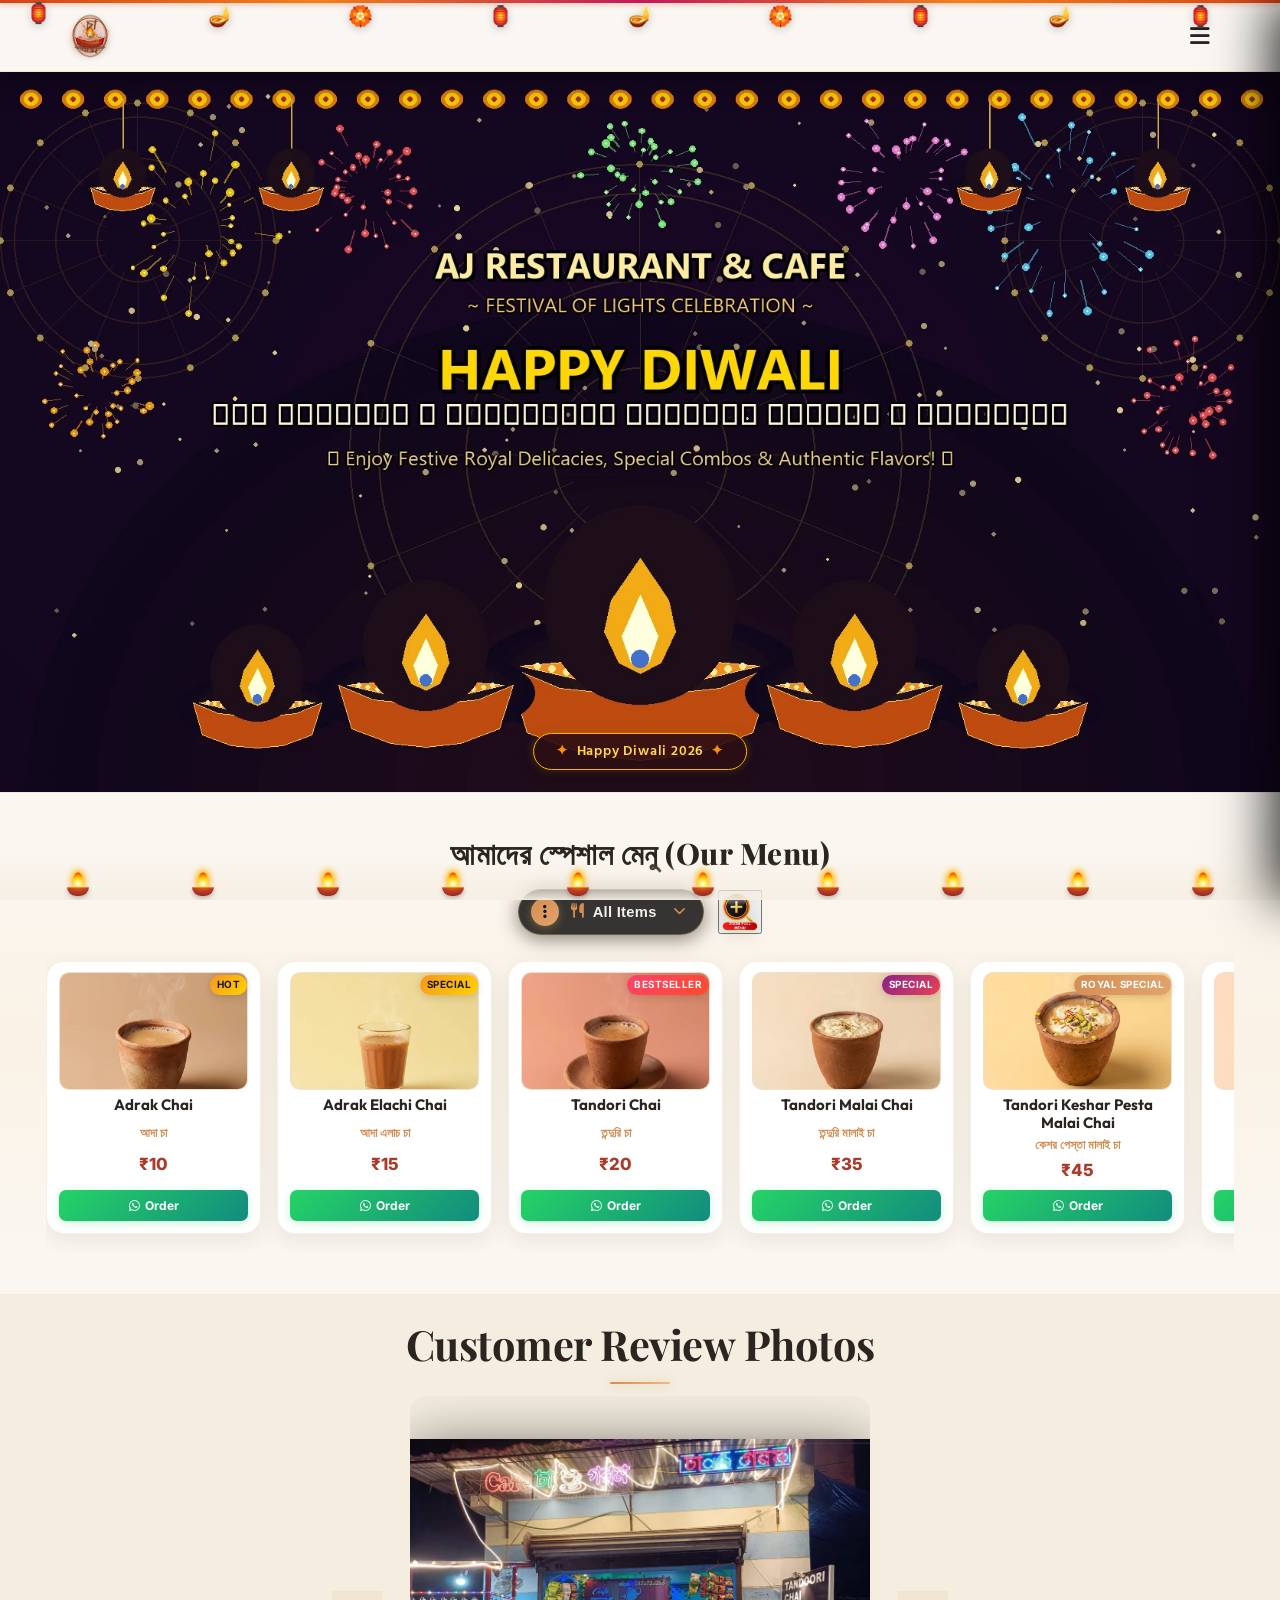
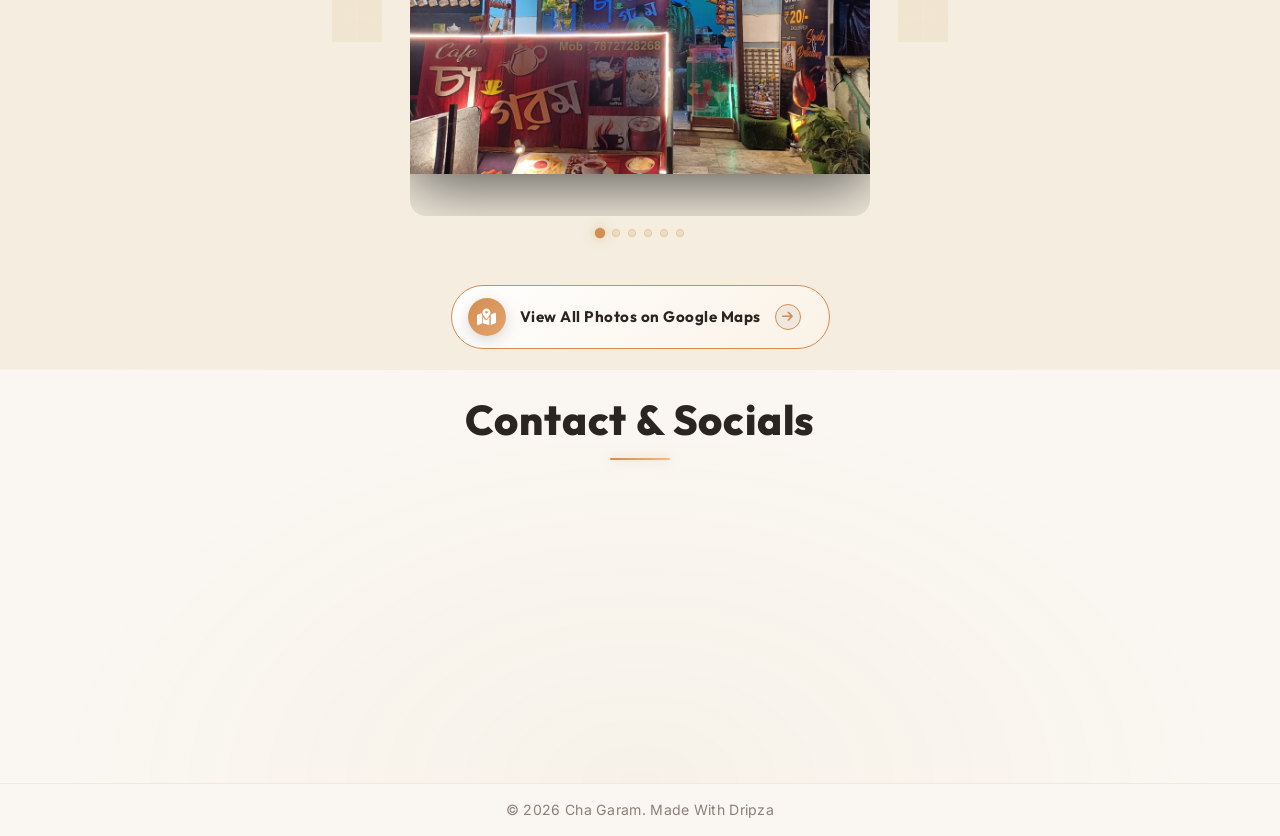
==== commit 46b01cf6: "update" ====
--- a/index.html
+++ b/index.html
@@ -5,7 +5,7 @@
     <meta name="viewport" content="width=device-width, initial-scale=1.0">
     <title>Cha Garam</title>
     <link rel="icon" type="image/png" href="assets/cha_garam_logo.webp">
-    <link href="https://fonts.googleapis.com/css2?family=Playfair+Display:wght@400;600;700;800&family=Outfit:wght@300;400;600;800&family=Inter:wght@300;400;500;600&display=swap" rel="stylesheet">
+    <link href="https://fonts.googleapis.com/css2?family=Playfair+Display:wght@400;600;700;800&family=Outfit:wght@300;400;600;800&family=Inter:wght@300;400;500;600&family=Hind+Siliguri:wght@400;600;700&display=swap" rel="stylesheet">
     <link rel="stylesheet" href="https://cdnjs.cloudflare.com/ajax/libs/font-awesome/6.4.0/css/all.min.css">
     <link rel="stylesheet" href="styles.css?v=1.3">
     <style>
@@ -15,10 +15,11 @@
         }
     </style>
 </head>
-<body class="no-scroll">
+<body class="no-scroll diwali-theme">
     <!-- Preloader Screen -->
     <div id="preloader">
         <div class="preloader-content">
+            <div class="preloader-diya-glow">🪔</div>
             <h1 class="preloader-title">Welcome to <br><span class="highlight">Cha Garam</span></h1>
             <div class="preloader-loader">
                 <div class="loader-bar"></div>
@@ -26,17 +27,32 @@
         </div>
     </div>
     <!-- Navbar -->
+        <!-- Hanging Decorative Diwali Toran & Lanterns -->
+    <div class="diwali-hanging-toran" aria-hidden="true">
+        <div class="toran-string"></div>
+        <div class="toran-items">
+            <span class="toran-lantern tl1">🏮</span>
+            <span class="toran-diya td1">🪔</span>
+            <span class="toran-flower tf1">🏵️</span>
+            <span class="toran-lantern tl2">🏮</span>
+            <span class="toran-diya td2">🪔</span>
+            <span class="toran-flower tf2">🏵️</span>
+            <span class="toran-lantern tl3">🏮</span>
+            <span class="toran-diya td3">🪔</span>
+            <span class="toran-lantern tl4">🏮</span>
+        </div>
+    </div>
     <nav class="navbar">
         <div class="logo-container">
             <img src="assets/cha_garam_logo.webp" alt="Cha Garam Logo" class="logo-brand-img">
             <div class="logo-text-wrapper">
-                <span class="animated-football-header" title="Mahalaya Special">
-                    <img src="assets/lakshmi_puja_web_run_icon.webp" alt="Mahalaya Run Icon" style="object-fit: contain; filter: drop-shadow(0 0 5px rgba(255, 215, 0, 0.6));">
+                <span class="animated-football-header" title="Diwali Celebration">
+                    <img src="assets/diwali_run_icon.webp" alt="Mahalaya Run Icon" style="object-fit: contain; filter: drop-shadow(0 2px 5px rgba(183, 28, 28, 0.4)) drop-shadow(0 1px 2px rgba(0, 0, 0, 0.25));">
                 </span>
                 <span class="logo-text">Cha Garam</span>
             </div>
         </div>
-        <span class="rath-yatra-header-text">শুভ লক্ষ্মীপূজা</span>
+        <span class="rath-yatra-header-text diwali-header-text">✨ শুভ দীপাবলি ও কালীপূজা 🪔</span>
         <ul class="nav-links">
             <li><a href="#home">Home</a></li>
             <li><a href="#menu">Menu</a></li>
@@ -44,14 +60,6 @@
             <li><a href="#contact">Contact</a></li>
         </ul>
         <div class="navbar-actions">
-            <!-- Rakhi Purnima Button for Poster -->
-            <button class="fifa-btn" id="open-promo-modal-direct-btn" title="Show Mahalaya Special Poster">
-                <div class="fifa-container">
-                    <div class="fifa-magic-ring"></div>
-                    <img src="assets/lakshmi_puja_web_icon.webp" alt="Mahalaya Special" class="fifa-svg" style="object-fit: contain;">
-                </div>
-            </button>
-            
             <div class="hamburger">
                 <i class="fas fa-bars"></i>
             </div>
@@ -61,9 +69,14 @@
     <!-- Hero Section -->
     <section id="home" class="hero">
         <div class="hero-bg banner-box">
-            <img src="assets/lakshmi_puja_greeting_banner.webp" alt="Durga Puja Festival Banner" class="active">
+            <img src="assets/diwali_greeting_banner.webp" alt="Happy Diwali Festival Banner" class="active">
             <img src="assets/hero_banner.webp" alt="Cha Garam Banner">
             <div class="overlay"></div>
+        </div>
+        <!-- Interactive Diwali Fireworks Canvas Overlay -->
+        <canvas id="diwali-fireworks-canvas"></canvas>
+        <div class="hero-diwali-badge">
+            <span class="sparkle-star">✦</span> Happy Diwali 2026 <span class="sparkle-star">✦</span>
         </div>
         <!-- Click/Hover Zones for Banner Control -->
         <div class="hero-nav-zone left-zone" title="Previous Image"></div>
@@ -1589,15 +1602,19 @@
         <div class="msg-status-container" id="msg-status-container"></div>
     </div>
 
-    <!-- Promo Poster Modal -->
-    <div class="promo-modal" id="promo-modal">
-        <div class="promo-modal-overlay"></div>
-        <div class="promo-modal-content">
-            <button class="promo-modal-close" id="close-promo-modal-btn" aria-label="Close Promo Modal"><i class="fas fa-times"></i></button>
-            <img src="assets/promo_poster.webp" alt="Rakhi Purnima Celebration" class="promo-poster-img">
-        </div>
+        <!-- Interactive Diwali Diya Bar along bottom -->
+    <div class="diwali-diya-bar" id="diwali-diya-bar" title="Interactive Diwali Diyas - Click to Light / Extinguish">
+        <div class="interactive-diya-item"><div class="diya-flame"></div><div class="diya-pot"></div></div>
+        <div class="interactive-diya-item"><div class="diya-flame"></div><div class="diya-pot"></div></div>
+        <div class="interactive-diya-item"><div class="diya-flame"></div><div class="diya-pot"></div></div>
+        <div class="interactive-diya-item"><div class="diya-flame"></div><div class="diya-pot"></div></div>
+        <div class="interactive-diya-item"><div class="diya-flame"></div><div class="diya-pot"></div></div>
+        <div class="interactive-diya-item"><div class="diya-flame"></div><div class="diya-pot"></div></div>
+        <div class="interactive-diya-item"><div class="diya-flame"></div><div class="diya-pot"></div></div>
+        <div class="interactive-diya-item"><div class="diya-flame"></div><div class="diya-pot"></div></div>
+        <div class="interactive-diya-item"><div class="diya-flame"></div><div class="diya-pot"></div></div>
+        <div class="interactive-diya-item"><div class="diya-flame"></div><div class="diya-pot"></div></div>
     </div>
-
     <script src="script.js?v=1.4"></script>
-</body>
+    </body>
 </html>
--- a/styles.css
+++ b/styles.css
@@ -101,6 +101,8 @@
 }
 
 .logo-brand-img {
+    position: relative;
+    z-index: 1002;
     height: 52px;
     width: auto;
     object-fit: contain;
@@ -137,6 +139,7 @@
 .animated-football-header img {
     width: 100%;
     height: 100%;
+    filter: drop-shadow(0 2px 5px rgba(183, 28, 28, 0.4)) drop-shadow(0 1px 2px rgba(0, 0, 0, 0.25)) !important;
 }
 
 .logo-text {
@@ -4169,3 +4172,280 @@
 .main-menu-scroll-track .food-menu-card {
     touch-action: pan-x pan-y !important;
 }
+
+/* ============================================================
+   DIWALI FESTIVAL THEME STYLES (LIGHT THEME - দীপাবলি ও কালীপূজা)
+   Optimized for All Devices: Desktop, iPhone & Low-End Android
+   ============================================================ */
+
+/* Preloader Diya Enhancement */
+.preloader-diya-glow {
+    font-size: 3rem;
+    margin-bottom: 8px;
+    animation: diyaPulseGlow 1.8s infinite ease-in-out;
+    filter: drop-shadow(0 0 10px #e65100);
+    will-change: transform;
+}
+
+.preloader-subtitle {
+    font-family: 'Hind Siliguri', 'Outfit', sans-serif;
+    color: #c62828;
+    font-size: 1.1rem;
+    font-weight: 700;
+    margin-top: 6px;
+    letter-spacing: 0.5px;
+    text-shadow: 0 0 6px rgba(198, 40, 40, 0.25);
+}
+
+@keyframes diyaPulseGlow {
+    0%, 100% { transform: scale(1) translateZ(0); filter: drop-shadow(0 0 8px #d84315); }
+    50% { transform: scale(1.12) translateZ(0); filter: drop-shadow(0 0 16px #ff8f00); }
+}
+
+/* Hanging Festive Toran & Lanterns */
+.diwali-hanging-toran {
+    position: fixed;
+    top: 0;
+    left: 0;
+    width: 100%;
+    height: 44px;
+    z-index: 1001;
+    pointer-events: none;
+    overflow: hidden;
+    transform: translateZ(0);
+}
+
+.toran-string {
+    position: absolute;
+    top: 0;
+    left: 0;
+    width: 100%;
+    height: 3px;
+    background: linear-gradient(90deg, #d84315, #f57f17, #c2185b, #f57f17, #d84315);
+    box-shadow: 0 2px 5px rgba(216, 67, 21, 0.35);
+}
+
+.toran-items {
+    display: flex;
+    justify-content: space-around;
+    align-items: flex-start;
+    padding: 0 10px;
+    width: 100%;
+}
+
+.toran-items span {
+    display: inline-block;
+    transform-origin: top center;
+    font-size: 1.25rem;
+    filter: drop-shadow(0 2px 4px rgba(0, 0, 0, 0.2));
+    will-change: transform;
+}
+
+.toran-lantern { animation: toranSway 3.2s infinite ease-in-out; }
+.toran-diya { animation: toranSway 2.8s infinite ease-in-out reverse; }
+.toran-flower { animation: toranSway 3.6s infinite ease-in-out; font-size: 1rem; }
+
+.tl1 { animation-delay: 0s; position: relative; left: -42px; top: -3px; }
+.td1 { animation-delay: 0.4s; }
+.tf1 { animation-delay: 0.8s; }
+.tl2 { animation-delay: 1.2s; }
+.td2 { animation-delay: 1.6s; }
+.tf2 { animation-delay: 0.3s; }
+.tl3 { animation-delay: 0.9s; }
+.td3 { animation-delay: 1.4s; }
+.tl4 { animation-delay: 0.2s; }
+
+@keyframes toranSway {
+    0%, 100% { transform: rotate(-8deg) translateZ(0); }
+    50% { transform: rotate(8deg) translateZ(0); }
+}
+
+/* Diwali Header Text (Light Theme - Rich Royal Crimson & Vermilion) */
+.diwali-header-text {
+    font-family: 'Hind Siliguri', 'Playfair Display', serif !important;
+    font-size: 1.25rem !important;
+    font-weight: 700 !important;
+    color: #b71c1c !important;
+    background: linear-gradient(90deg, #b71c1c 0%, #d84315 35%, #880e4f 70%, #e65100 100%) !important;
+    -webkit-background-clip: text !important;
+    -webkit-text-fill-color: transparent !important;
+    filter: drop-shadow(0 1px 3px rgba(183, 28, 28, 0.25));
+    letter-spacing: 0.5px;
+}
+
+/* Hero Section Diwali Additions */
+#diwali-fireworks-canvas {
+    position: absolute;
+    inset: 0;
+    width: 100%;
+    height: 100%;
+    z-index: 2;
+    pointer-events: auto;
+    cursor: crosshair;
+    contain: strict;
+}
+
+.hero-diwali-badge {
+    position: absolute;
+    bottom: 22px;
+    left: 50%;
+    transform: translateX(-50%) translateZ(0);
+    z-index: 3;
+    background: rgba(45, 14, 20, 0.9);
+    border: 1.5px solid #ffb300;
+    border-radius: 30px;
+    padding: 6px 18px;
+    font-family: 'Hind Siliguri', 'Outfit', sans-serif;
+    color: #ffd54f;
+    font-size: 0.88rem;
+    font-weight: 600;
+    letter-spacing: 0.8px;
+    white-space: nowrap;
+    box-shadow: 0 4px 15px rgba(0, 0, 0, 0.35), 0 0 10px rgba(255, 179, 0, 0.3);
+    pointer-events: none;
+    animation: badgeFloat 3.5s infinite ease-in-out;
+}
+
+.sparkle-star {
+    color: #ff9100;
+    margin: 0 4px;
+    display: inline-block;
+}
+
+@keyframes badgeFloat {
+    0%, 100% { transform: translateX(-50%) translateY(0) translateZ(0); }
+    50% { transform: translateX(-50%) translateY(-5px) translateZ(0); }
+}
+
+/* Interactive Diya Bar along bottom of the screen */
+.diwali-diya-bar {
+    position: fixed;
+    bottom: 0;
+    left: 0;
+    width: 100%;
+    height: 38px;
+    z-index: 9980;
+    display: flex;
+    justify-content: space-around;
+    align-items: flex-end;
+    padding: 0 15px 4px 15px;
+    pointer-events: none;
+    background: linear-gradient(to top, rgba(245, 238, 226, 0.95) 0%, rgba(245, 238, 226, 0) 100%);
+    contain: layout paint;
+}
+
+.interactive-diya-item {
+    pointer-events: auto;
+    cursor: pointer;
+    display: flex;
+    flex-direction: column;
+    align-items: center;
+    transition: transform 0.2s ease-out;
+    user-select: none;
+    will-change: transform;
+}
+
+.interactive-diya-item:hover {
+    transform: scale(1.25) translateY(-3px) translateZ(0);
+}
+
+.diya-flame {
+    width: 10px;
+    height: 15px;
+    background: radial-gradient(circle at 50% 80%, #fff 0%, #ffd700 45%, #ff4500 85%, transparent 100%);
+    border-radius: 50% 50% 25% 25% / 70% 70% 30% 30%;
+    box-shadow: 0 0 8px #ff9100, 0 -2px 6px #ffd700;
+    animation: diyaFlameFlicker 0.2s infinite alternate ease-in-out;
+    transform-origin: bottom center;
+    transition: opacity 0.3s ease, transform 0.3s ease;
+    will-change: transform, opacity;
+}
+
+.diya-pot {
+    width: 22px;
+    height: 9px;
+    background: linear-gradient(180deg, #c0392b 0%, #962d22 100%);
+    border-radius: 0 0 14px 14px;
+    border-top: 1.5px solid #e67e22;
+    box-shadow: 0 2px 4px rgba(0, 0, 0, 0.25);
+}
+
+.interactive-diya-item.unlit .diya-flame {
+    opacity: 0;
+    transform: scale(0.2);
+}
+
+@keyframes diyaFlameFlicker {
+    0% { transform: scale(1) rotate(-1deg) translateZ(0); }
+    100% { transform: scale(1.06, 0.95) rotate(1.5deg) translateZ(0); }
+}
+
+@media (max-width: 768px) {
+    .diwali-diya-bar {
+        height: 30px;
+        padding-bottom: 2px;
+    }
+    .interactive-diya-item:nth-child(n+7) {
+        display: none !important;
+    }
+    .diya-flame {
+        width: 8px;
+        height: 12px;
+    }
+    .diya-pot {
+        width: 17px;
+        height: 7px;
+    }
+}
+/* Sparkler Cursor Trail Particle (Desktop only) */
+.diwali-sparkler-dot {
+    position: fixed;
+    pointer-events: none;
+    border-radius: 50%;
+    z-index: 10005;
+    animation: sparklerFade 0.55s forwards linear;
+    will-change: transform, opacity;
+}
+
+@keyframes sparklerFade {
+    0% { transform: translate(0, 0) scale(1) translateZ(0); opacity: 1; }
+    100% { transform: translate(var(--tx, 0), var(--ty, 0)) scale(0) translateZ(0); opacity: 0; }
+}
+
+/* Mobile Optimizations */
+@media (max-width: 768px) {
+    .diwali-header-text {
+        font-size: 0.92rem !important;
+    }
+    .diwali-hanging-toran {
+        height: 36px;
+    }
+    .tl1 {
+        left: -14px;
+        top: -2px;
+    }
+    .toran-items span {
+        font-size: 1rem;
+    }
+    .hero-diwali-badge {
+        font-size: 0.72rem;
+        padding: 4px 12px;
+        bottom: 10px;
+    }
+    .diwali-diya-bar {
+        height: 30px;
+        padding-bottom: 2px;
+    }
+    .diya-flame {
+        width: 8px;
+        height: 12px;
+    }
+    .diya-pot {
+        width: 17px;
+        height: 7px;
+    }
+    .preloader-diya-glow,
+    .diwali-header-text {
+        filter: none !important;
+    }
+}
